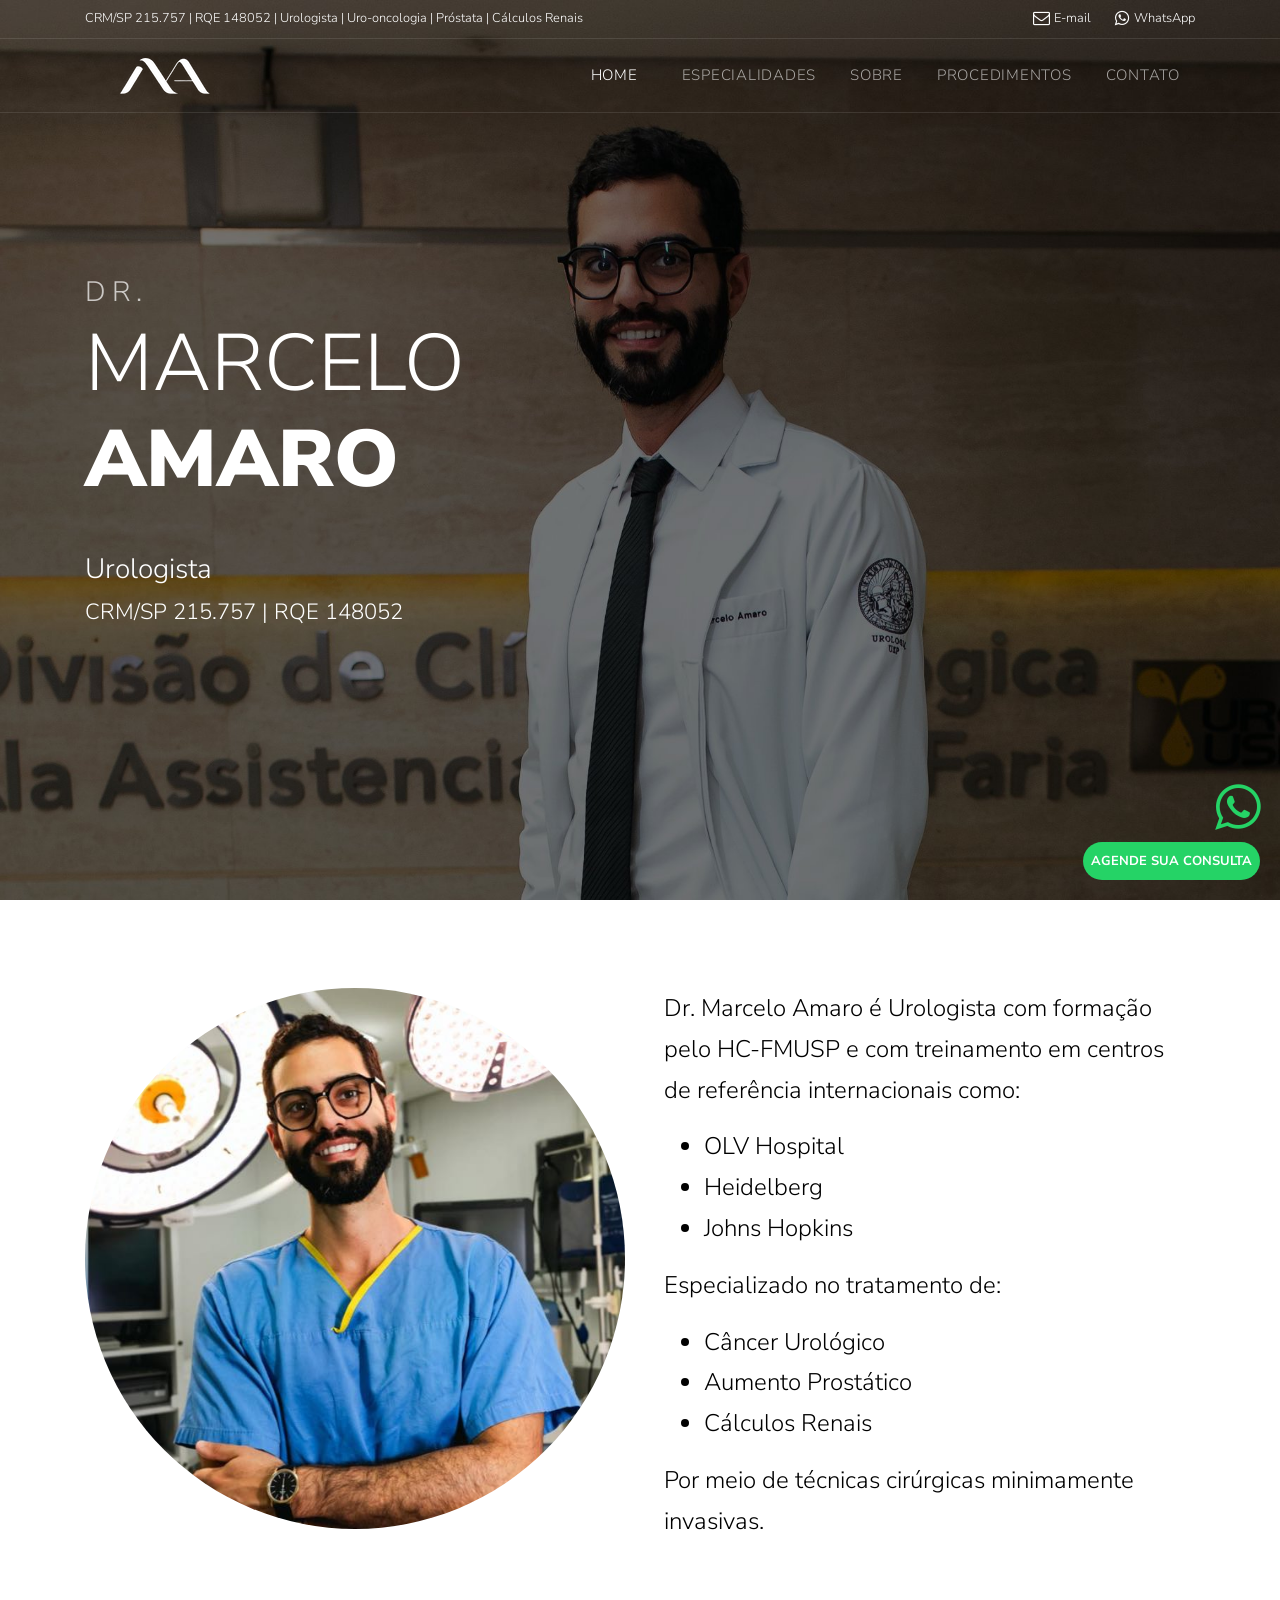
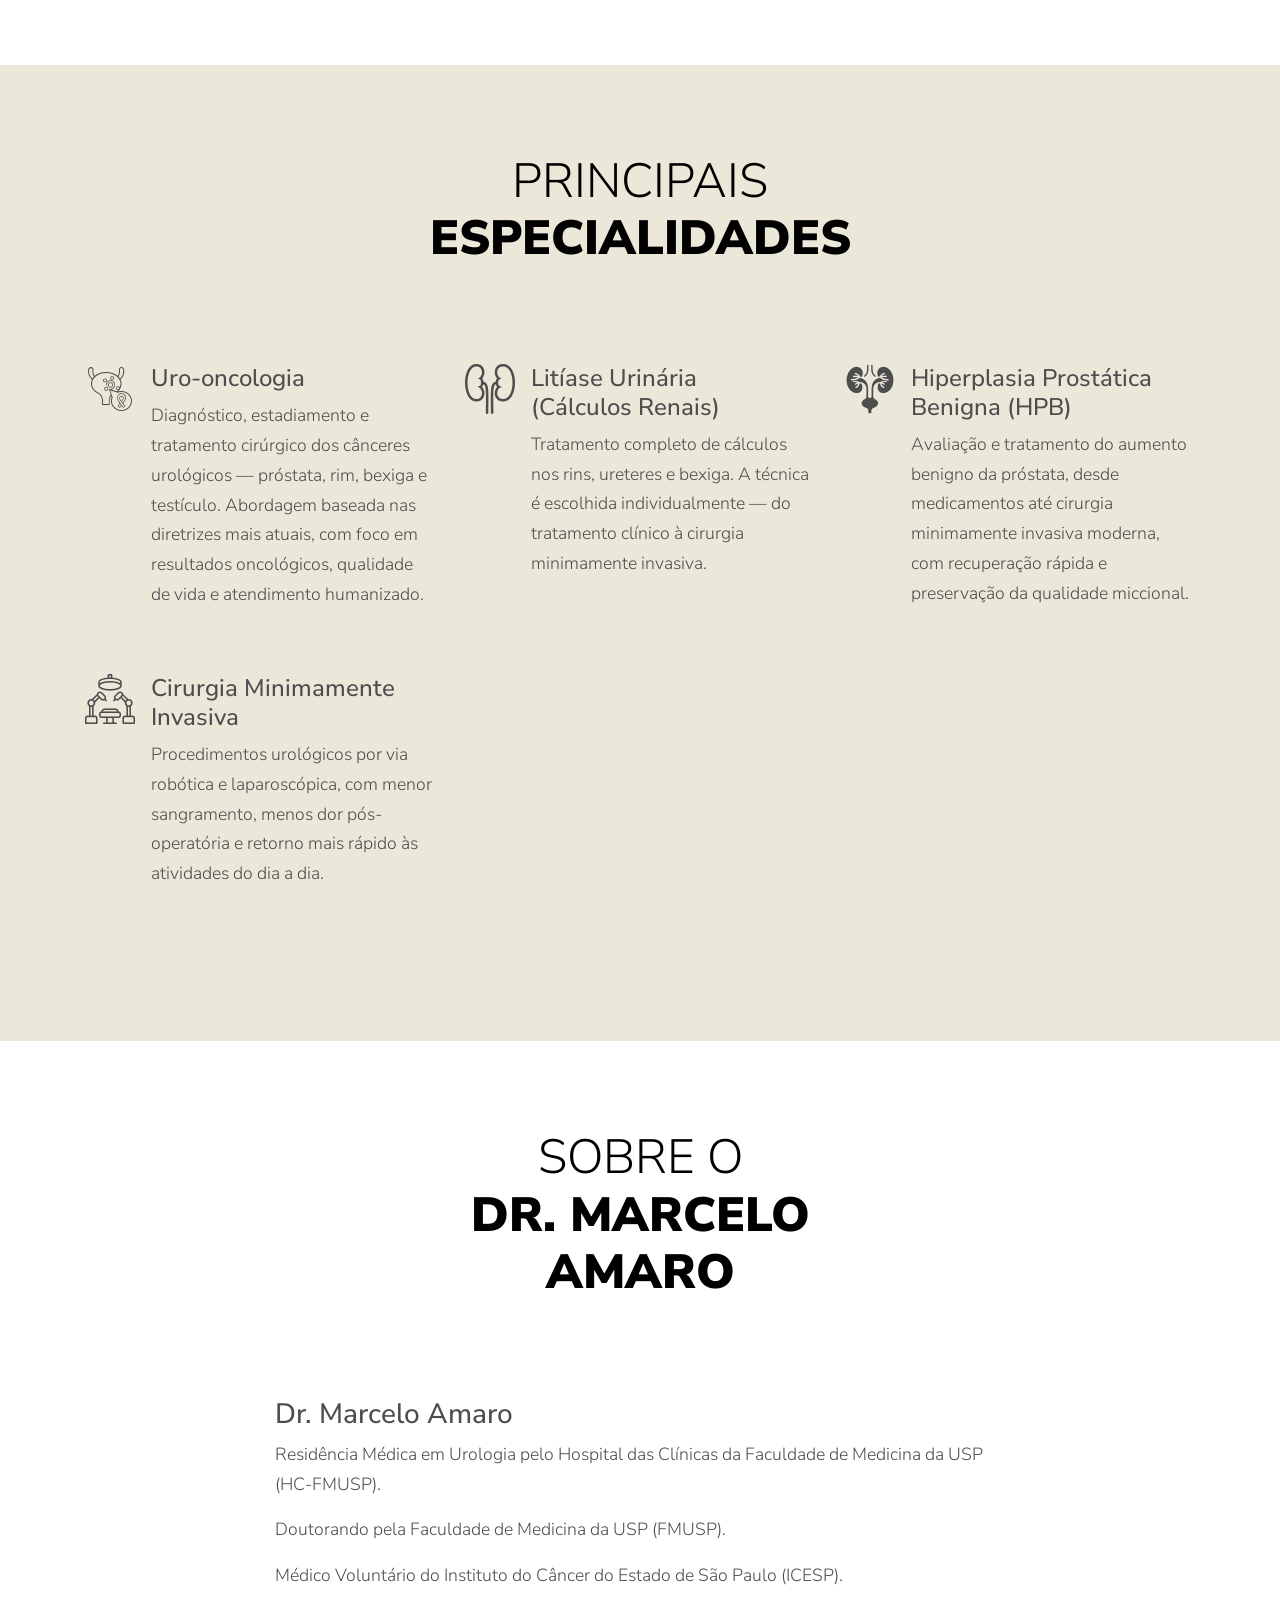
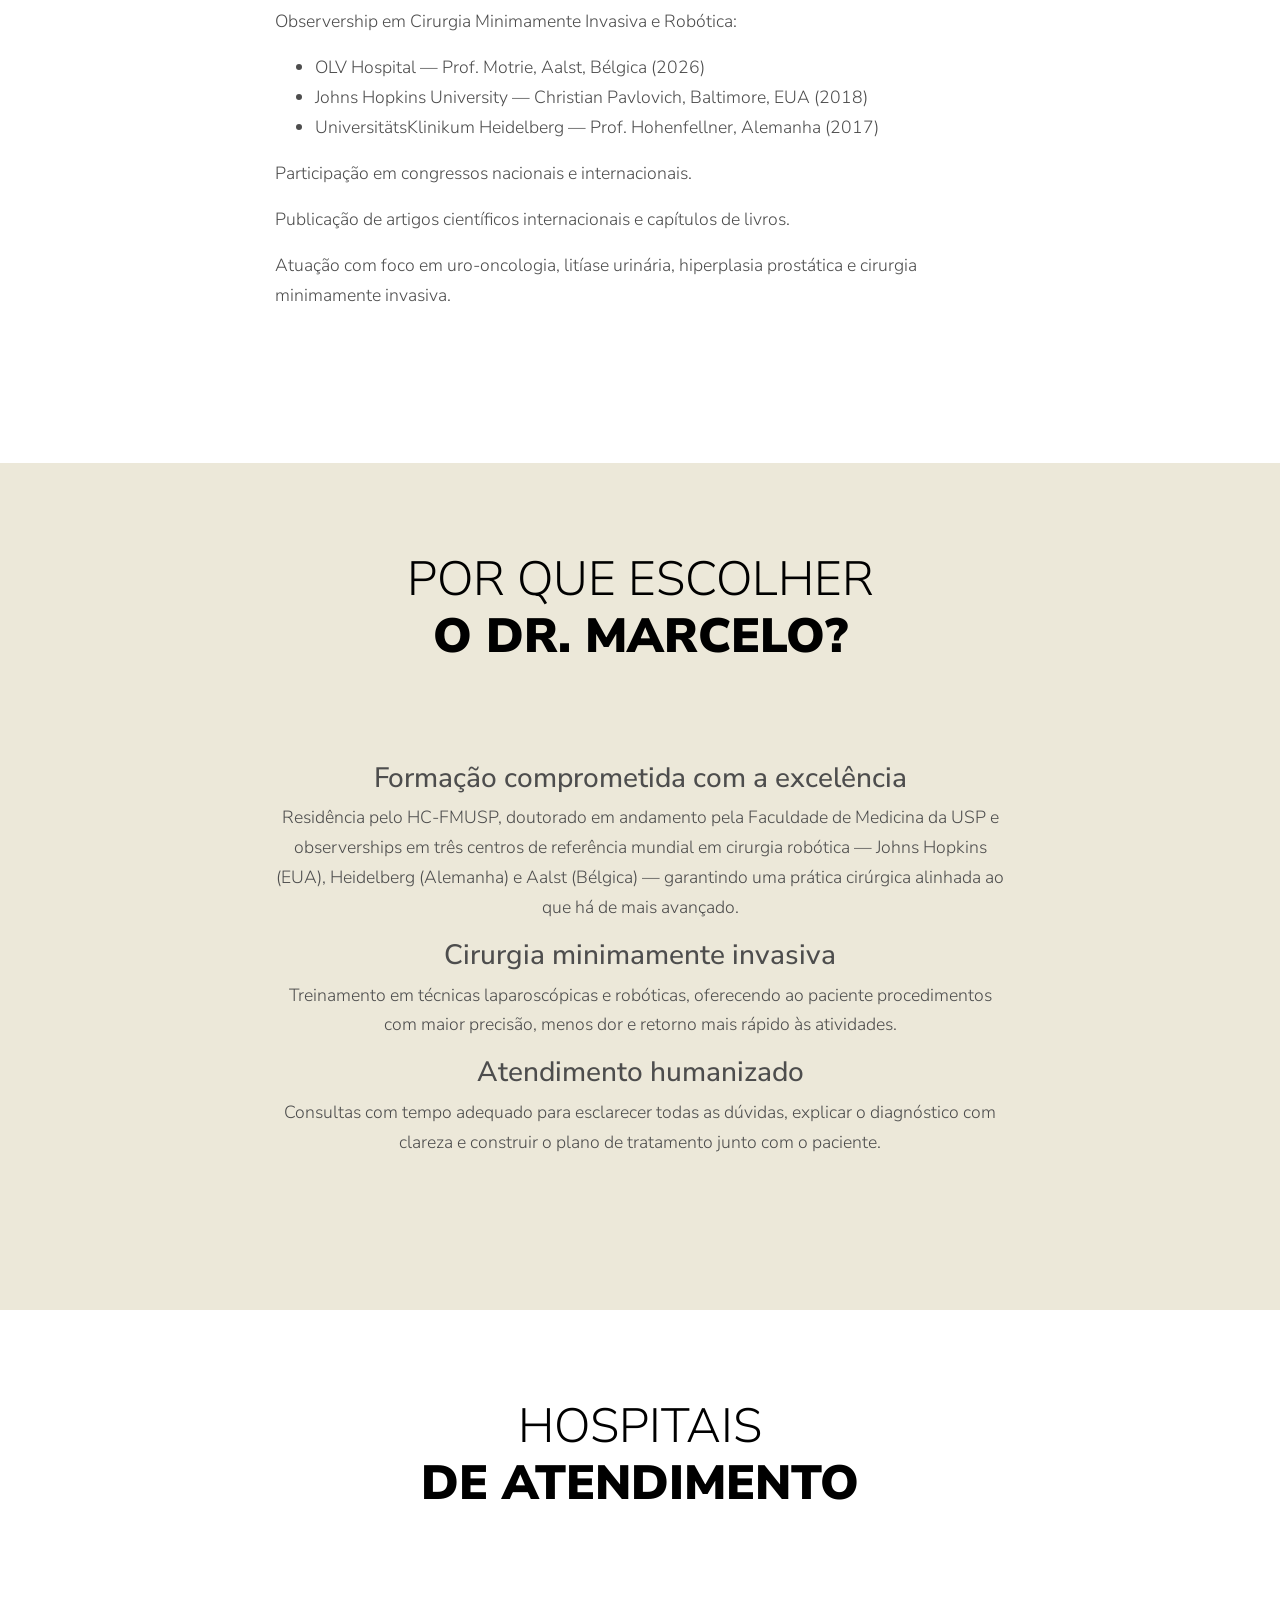
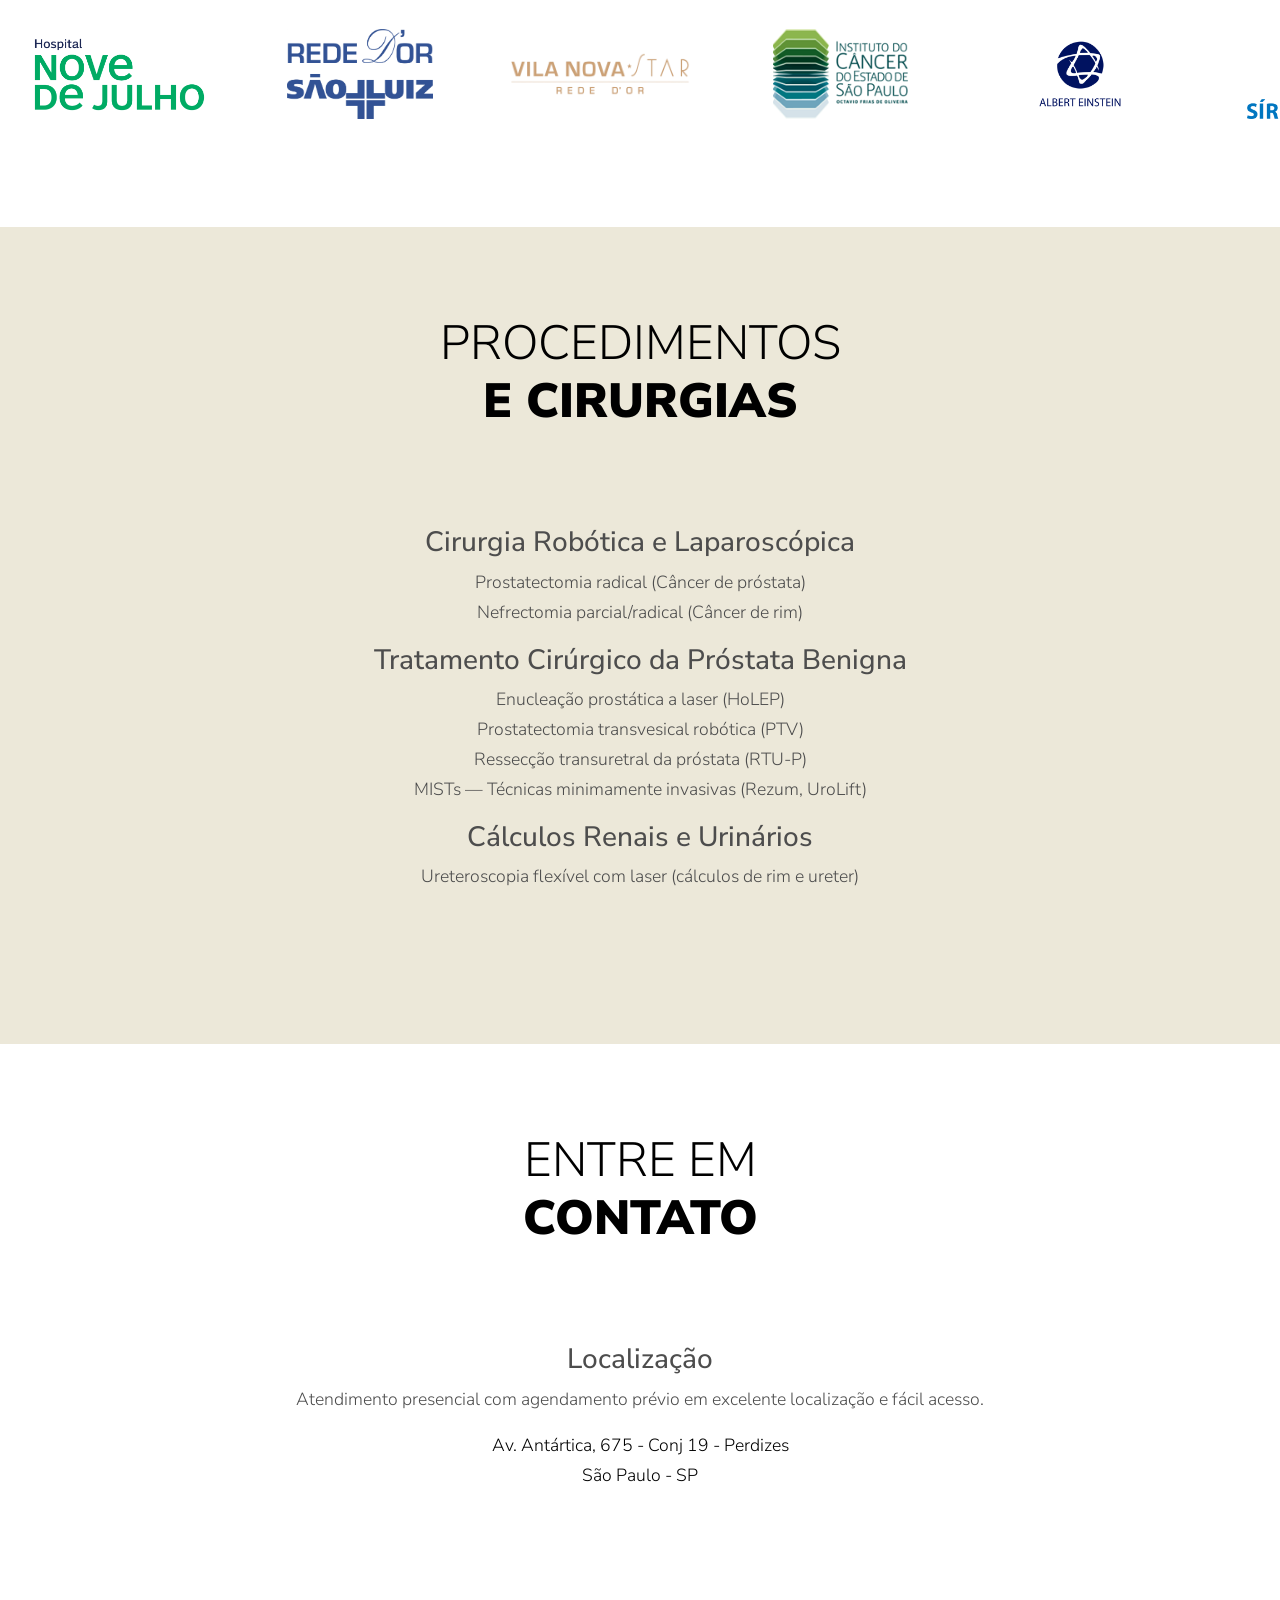
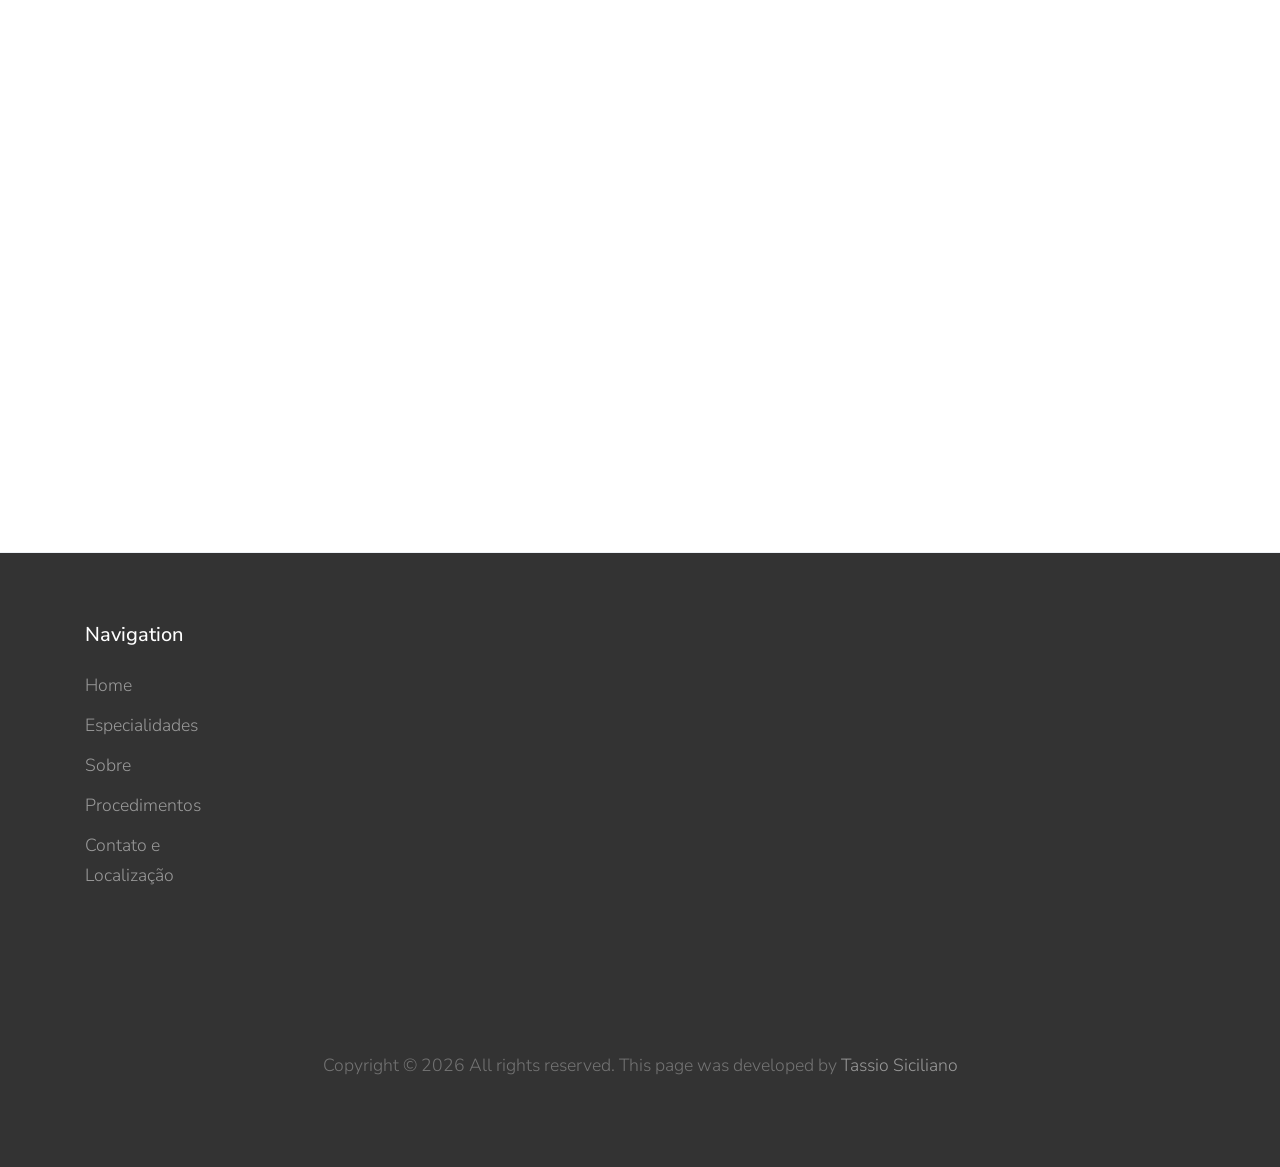
==== index.html @ c3c23186 "Hero sub-texts size adjustments." ====
<!DOCTYPE html>
<html lang="pt-BR">

<head>
  <meta charset="utf-8">
  <meta name="viewport" content="width=device-width, initial-scale=1, shrink-to-fit=no">

  <link rel="stylesheet" href="https://fonts.googleapis.com/css?family=Nunito+Sans:200,300,400,700,900">
  <link rel="stylesheet" href="fonts/icomoon/style.css">
  <link rel="stylesheet" href="css/bootstrap.min.css">
  <link rel="stylesheet" href="css/magnific-popup.css">
  <link rel="stylesheet" href="css/jquery-ui.css">
  <link rel="stylesheet" href="css/owl.carousel.min.css">
  <link rel="stylesheet" href="css/owl.theme.default.min.css">
  <link rel="stylesheet" href="css/bootstrap-datepicker.css">
  <link rel="stylesheet" href="fonts/flaticon/font/flaticon.css">
  <link rel="stylesheet" href="https://cdnjs.cloudflare.com/ajax/libs/font-awesome/4.7.0/css/font-awesome.min.css">
  <link rel="stylesheet" href="css/aos.css">
  <link rel="stylesheet" href="css/style.css">
  <link rel="stylesheet" href="css/fontawesome.min.css">

  <title>Dr. Marcelo Amaro &mdash; Urologista</title>
</head>

<body>

  <div class="site-wrap">

    <!-- Mobile Menu -->
    <div class="site-mobile-menu">
      <div class="site-mobile-menu-header">
        <div class="site-mobile-menu-close mt-3">
          <span class="icon-close2 js-menu-toggle"></span>
        </div>
      </div>

      <div class="site-mobile-menu-body"></div>
    </div>
    <!-- End Mobile Menu -->


    <!-- Navbar -->
    <div class="site-navbar-wrap">

      <div class="site-navbar-top">
        <div class="container py-2">
          <div class="row align-items-center">

            <div class="col-6">
              <span class="d-none d-md-inline-block text-white">
                CRM/SP 215.757 |
              </span>

              <span class="d-none d-md-inline-block text-white">
                RQE 148052 |
              </span>

              <span class="d-none d-md-inline-block text-white">
                Urologista |
              </span>

              <span class="d-none d-md-inline-block text-white">
                Uro-oncologia |
              </span>

              <span class="d-none d-md-inline-block text-white">
                Próstata |
              </span>

              <span class="d-none d-md-inline-block text-white">
                Cálculos Renais
              </span>
            </div>

            <div class="col-6">
              <div class="d-flex ml-auto">

                <a href="mailto:marcelo_amaro5@hotmail.com" class="d-flex align-items-center ml-auto mr-4">
                  <i class="fa fa-envelope-o fa-lg" aria-hidden="true"></i>

                  <span class="d-none d-md-inline-block ml-1">
                    E-mail
                  </span>
                </a>

                <a href="https://api.whatsapp.com/send?phone=+5511915675153&amp;text=Olá+Dr.+Marcelo+gostaria+de+agendar+uma+consulta."
                  target="_blank" class="d-flex align-items-center">

                  <i class="fa fa-whatsapp fa-lg" aria-hidden="true"></i>

                  <span class="d-none d-md-inline-block ml-1">
                    WhatsApp
                  </span>
                </a>

              </div>
            </div>

          </div>
        </div>
      </div>


      <div class="site-navbar">
        <div class="container py-1">

          <div class="row align-items-center">

            <div class="col-2">
              <div class="mb-0 site-logo text-center">
        <img src="images/logo-small.png" alt="Logo Dr. Marcelo Amaro">
        <!-- <div class="logo-name">Dr. Marcelo Amaro</div> -->
        <!-- <div class="logo-specialty">Urologia</div> -->
    </div>
            </div>

            <div class="col-10">
              <nav class="site-navigation text-right" role="navigation">

                <div class="container">

                  <div class="d-inline-block d-lg-none ml-md-0 mr-auto py-3">
                    <a href="#" class="site-menu-toggle js-menu-toggle text-white">
                      <span class="icon-menu h3"></span>
                    </a>
                  </div>

                  <ul class="site-menu js-clone-nav d-none d-lg-block">

                    <li class="has-children active">
                      <a href="index.html">Home</a>
                    </li>

                    <li>
                      <a href="#services">Especialidades</a>
                    </li>

                    <li>
                      <a href="#about">Sobre</a>
                    </li>

                    <li>
                      <a href="#procedures">Procedimentos</a>
                    </li>

                    <li>
                      <a href="#contact">Contato</a>
                    </li>

                  </ul>

                </div>

              </nav>
            </div>

          </div>

        </div>
      </div>

    </div>
    <!-- End Navbar -->


    <!-- Hero -->
    <div class="site-blocks-cover" style="background-image: url(images/marcelo_6.jpg);" data-aos="fade"
      data-stellar-background-ratio="0.5">

      <div class="container">

        <div class="row align-items-center">

          <div class="col-md-7">

            <span class="sub-text">Dr.</span>

            <h1>
              Marcelo <strong>Amaro</strong>
            </h1>
            <br><span class="sub-text-hero">Urologista</span>
            <br><span class="sub-text-hero-crm">CRM/SP 215.757 | RQE 148052</span>

          </div>

        </div>

      </div>

    </div>
    <!-- End Hero -->


    <!-- Sobre / Formação -->
    <!-- <div class="site-section site-block-3" style="background-image: url(images/davinci2-bg.png);"> -->
      <div class="site-section site-block-3">
      <div class="container">

        <div class="row">

          <div class="col-lg-6 mb-5">
            <img src="images/marcelo_1.jpg" alt="Dr. Marcelo Amaro" class="img-fluid img-professional">
          </div>

          <div class="col-lg-6 mb-6 pl-lg-4 site-blocks-section">

            <p>
              Dr. Marcelo Amaro é Urologista com formação pelo HC-FMUSP
              e com treinamento em centros de referência internacionais como:
            </p>

            <ul>
              <li>
                <a href="https://www.azorg.be/nl" target="_blank" class="hosp-link">
                  OLV Hospital
                </a>
              </li>

              <li>
                <a href="https://www.uni-heidelberg.de/en" target="_blank" class="hosp-link">
                  Heidelberg
                </a>
              </li>

              <li>
                <a href="https://www.hopkinsmedicine.org" target="_blank" class="hosp-link">
                  Johns Hopkins
                </a>
              </li>
            </ul>

            <p>
              Especializado no tratamento de:
            </p>

            <ul>
              <li>Câncer Urológico</li>
              <li>Aumento Prostático</li>
              <li>Cálculos Renais</li>
            </ul>

            <p>
              Por meio de técnicas cirúrgicas minimamente invasivas.
            </p>

          </div>

        </div>

      </div>

    </div>
    <!-- End Sobre / Formação -->


    <!-- Especialidades -->
    <div class="site-section bg-light" id="services">

      <div class="container">

        <div class="row mb-5 justify-content-center">

          <div class="col-md-6 text-center">
            <h2 class="site-heading text-black mb-5">
              Principais <strong>Especialidades</strong>
            </h2>
          </div>

        </div>


        <div class="row">

          <div class="col-md-6 col-lg-4">

            <div class="site-block-feature-2 d-flex rounded mb-5">

              <div class="mr-3">
                <span class="icon icon-bladder-cancer font-weight-light"></span>
              </div>

              <div class="text">

                <h3>Uro-oncologia</h3>

                <p>
                  Diagnóstico, estadiamento e tratamento cirúrgico dos
                  cânceres urológicos — próstata, rim, bexiga e testículo.
                  Abordagem baseada nas diretrizes mais atuais, com foco
                  em resultados oncológicos, qualidade de vida e atendimento
                  humanizado.
                </p>

              </div>

            </div>

          </div>


          <div class="col-md-6 col-lg-4">

            <div class="site-block-feature-2 d-flex rounded mb-5">

              <div class="mr-3">
                <span class="icon icon-kidney font-weight-light"></span>
              </div>

              <div class="text">

                <h3>Litíase Urinária <br>(Cálculos Renais)</h3>

                <p>
                  Tratamento completo de cálculos nos rins, ureteres e bexiga.
                  A técnica é escolhida individualmente — do tratamento clínico
                  à cirurgia minimamente invasiva.
                </p>

              </div>

            </div>

          </div>


          <div class="col-md-6 col-lg-4">

            <div class="site-block-feature-2 d-flex rounded mb-5">

              <div class="mr-3">
                <span class="icon icon-urology font-weight-light"></span>
              </div>

              <div class="text">

                <h3>Hiperplasia Prostática Benigna (HPB)</h3>

                <p>
                  Avaliação e tratamento do aumento benigno da próstata,
                  desde medicamentos até cirurgia minimamente invasiva moderna,
                  com recuperação rápida e preservação da qualidade miccional.
                </p>

              </div>

            </div>

          </div>


          <div class="col-md-6 col-lg-4">

            <div class="site-block-feature-2 d-flex rounded mb-5">

              <div class="mr-3">
                <span class="icon icon-robotic-surgery font-weight-light"></span>
              </div>

              <div class="text">

                <h3>Cirurgia Minimamente Invasiva</h3>

                <p>
                  Procedimentos urológicos por via robótica e laparoscópica,
                  com menor sangramento, menos dor pós-operatória e retorno
                  mais rápido às atividades do dia a dia.
                </p>

              </div>

            </div>

          </div>

        </div>

      </div>

    </div>
    <!-- End Especialidades -->


    <!-- Sobre -->
    <div class="site-section" id="about">

      <div class="container">

        <div class="row mb-5 justify-content-center">

          <div class="col-md-6 text-center">

            <h2 class="site-heading text-black mb-5">
              Sobre o<br>
              <strong>Dr. Marcelo Amaro</strong>
            </h2>

          </div>

        </div>


        <div class="row mb-5 justify-content-center">

          <div class="col-md-8">

            <h3>Dr. Marcelo Amaro</h3>

            <p>
              Residência Médica em Urologia pelo Hospital das Clínicas
              da Faculdade de Medicina da USP (HC-FMUSP).
            </p>

            <p>
              Doutorando pela Faculdade de Medicina da USP (FMUSP).
            </p>

            <p>
              Médico Voluntário do Instituto do Câncer do Estado de São Paulo
              (ICESP).
            </p>

            <p>
              Observership em Cirurgia Minimamente Invasiva e Robótica:
            </p>

            <ul>
              <li>
                OLV Hospital — Prof. Motrie, Aalst, Bélgica (2026)
              </li>

              <li>
                Johns Hopkins University — Christian Pavlovich,
                Baltimore, EUA (2018)
              </li>

              <li>
                UniversitätsKlinikum Heidelberg —
                Prof. Hohenfellner, Alemanha (2017)
              </li>
            </ul>

            <p>
              Participação em congressos nacionais e internacionais.
            </p>

            <p>
              Publicação de artigos científicos internacionais e capítulos de livros.
            </p>

            <p>
              Atuação com foco em uro-oncologia, litíase urinária,
              hiperplasia prostática e cirurgia minimamente invasiva.
            </p>

          </div>

        </div>

      </div>

    </div>
    <!-- End Sobre -->


    <!-- Por que escolher -->
    <div class="site-section bg-light">

      <div class="container">

        <div class="row mb-5 justify-content-center">

          <div class="col-md-6 text-center">

            <h2 class="site-heading text-black mb-5">
              Por que escolher<br>
              <strong>o Dr. Marcelo?</strong>
            </h2>

          </div>

        </div>


        <div class="row mb-5 justify-content-center">

          <div class="col-md-8 text-center">

            <h3>Formação comprometida com a excelência</h3>

            <p>
              Residência pelo HC-FMUSP, doutorado em andamento pela Faculdade
              de Medicina da USP e observerships em três centros de referência
              mundial em cirurgia robótica — Johns Hopkins (EUA), Heidelberg
              (Alemanha) e Aalst (Bélgica) — garantindo uma prática cirúrgica
              alinhada ao que há de mais avançado.
            </p>

            <h3>Cirurgia minimamente invasiva</h3>

            <p>
              Treinamento em técnicas laparoscópicas e robóticas, oferecendo
              ao paciente procedimentos com maior precisão, menos dor e retorno
              mais rápido às atividades.
            </p>

            <h3>Atendimento humanizado</h3>

            <p>
              Consultas com tempo adequado para esclarecer todas as dúvidas,
              explicar o diagnóstico com clareza e construir o plano de tratamento
              junto com o paciente.
            </p>

          </div>

        </div>

      </div>

    </div>
    <!-- End Por que escolher -->
   
<!-- Hospitais -->
<section class="site-section" id="hospitals">

  <div class="container">

    <div class="row mb-5 justify-content-center">
      <div class="col-md-6 text-center">

        <h2 class="site-heading text-black mb-5">
          Hospitais<br>
          <strong>de atendimento</strong>
        </h2>

      </div>
    </div>

  </div>

  <!-- INFINITE HOSPITAL SCROLL -->
  <div class="hospital-marquee">

    <div class="hospital-track">

      <!-- FIRST SET -->
      <div class="hospital-item">
        <img src="images/hospitals/hospital00.png" alt="Hospital 1">
      </div>

      <div class="hospital-item">
        <img src="images/hospitals/hospital01.png" alt="Hospital 2">
      </div>

      <div class="hospital-item">
        <img src="images/hospitals/hospital02.png" alt="Hospital 3">
      </div>

      <div class="hospital-item">
        <img src="images/hospitals/hospital03.png" alt="Hospital 4">
      </div>

      <div class="hospital-item">
        <img src="images/hospitals/hospital04.png" alt="Hospital 5">
      </div>

      <div class="hospital-item">
        <img src="images/hospitals/hospital05.png" alt="Hospital 6">
      </div>

      <!-- DUPLICATED SET - FOR SEAMLESS LOOP -->
      <div class="hospital-item">
        <img src="images/hospitals/hospital00.png" alt="">
      </div>

      <div class="hospital-item">
        <img src="images/hospitals/hospital01.png" alt="">
      </div>

      <div class="hospital-item">
        <img src="images/hospitals/hospital02.png" alt="">
      </div>

      <div class="hospital-item">
        <img src="images/hospitals/hospital03.png" alt="">
      </div>

      <div class="hospital-item">
        <img src="images/hospitals/hospital04.png" alt="">
      </div>

      <div class="hospital-item">
        <img src="images/hospitals/hospital05.png" alt="">
      </div>

    </div>

  </div>
  <!-- END INFINITE HOSPITAL SCROLL -->

</section>
<!-- End Hospitais -->

    <!-- Procedimentos e Cirurgias -->
    <div class="site-section bg-light" id="procedures">

      <div class="container">

        <div class="row mb-5 justify-content-center">

          <div class="col-md-6 text-center">

            <h2 class="site-heading text-black mb-5">
              Procedimentos<br>
              <strong>e Cirurgias</strong>
            </h2>

          </div>

        </div>


        <div class="row mb-5 justify-content-center">

          <div class="col-md-8 text-center">

            <h3>Cirurgia Robótica e Laparoscópica</h3>

            <p>
              Prostatectomia radical (Câncer de próstata)<br>
              Nefrectomia parcial/radical (Câncer de rim)
            </p>


            <h3>Tratamento Cirúrgico da Próstata Benigna</h3>

            <p>
              Enucleação prostática a laser (HoLEP)<br>
              Prostatectomia transvesical robótica (PTV)<br>
              Ressecção transuretral da próstata (RTU-P)<br>
              MISTs — Técnicas minimamente invasivas
              (Rezum, UroLift)
            </p>


            <h3>Cálculos Renais e Urinários</h3>

            <p>
              Ureteroscopia flexível com laser
              (cálculos de rim e ureter)
            </p>

          </div>

        </div>

      </div>

    </div>
    <!-- End Procedimentos -->

     <!-- Contato -->
    <div class="site-section" id="contact">

      <div class="container">

        <div class="row mb-5 justify-content-center">

          <div class="col-md-6 text-center">
            <h2 class="site-heading text-black mb-5">
              Entre em<br>
              <strong>Contato</strong>
            </h2>
          </div>
        </div>

       <div class="row mb-5 justify-content-center location-section">
  <div class="col-12 col-md-10 col-lg-9 text-center">

    <h3>Localização</h3>

    <p>
      Atendimento presencial com agendamento prévio em excelente
      localização e fácil acesso.
    </p>

    <p>
      <a href="https://maps.app.goo.gl/o22QbBhJ11ULvVzv5"
         target="_blank"
         rel="noopener noreferrer"
         class="map-link">
        Av. Antártica, 675 - Conj 19 - Perdizes
        <br>São Paulo - SP
      </a>
    </p>

    <div class="map-container">
      <iframe
        class="map"
        src="https://www.google.com/maps/embed?pb=!1m18!1m12!1m3!1d3658.077027857504!2d-46.6768085!3d-23.5297318!2m3!1f0!2f0!3f0!3m2!1i1024!2i768!4f13.1!3m3!1m2!1s0x94ce57fb8bf390cb%3A0x257fc0f33047c5de!2sAv.%20Ant%C3%A1rtica%2C%20675%20-%20Conj%2019%20-%20Perdizes%2C%20S%C3%A3o%20Paulo%20-%20SP%2C%2005003-020!5e0!3m2!1spt-BR!2sbr!4v1793537277844!5m2!1spt-BR!2sbr"
        loading="lazy"
        allowfullscreen
        referrerpolicy="strict-origin-when-cross-origin">
      </iframe>
    </div>

  </div>
</div>
      </div>

    </div>
    <!-- End Contato -->


    <!-- Footer -->
    <footer class="site-footer border-top">

      <div class="container">

        <div class="row">

          <div class="col-lg-4 mb-5 mb-lg-0">

            <div class="row mb-5">

              <div class="col-md-12">

                <h3 class="footer-heading mb-4">
                  Navigation
                </h3>

              </div>


              <div class="col-md-6 col-lg-6">

                <ul class="list-unstyled">

                  <li>
                    <a href="#">Home</a>
                  </li>

                  <li>
                    <a href="#services">Especialidades</a>
                  </li>

                  <li>
                    <a href="#about">Sobre</a>
                  </li>

                  <li>
                    <a href="#procedures">Procedimentos</a>
                  </li>

                  <li>
                    <a href="#contact">Contato e Localização</a>
                  </li>

                </ul>
              </div>

            </div>

          </div>

        </div>

        <div class="row pt-5 mt-5 text-center">

          <div class="col-md-12">

            <p>
              Copyright &copy;
              <script>
                document.write(new Date().getFullYear());
              </script>
              All rights reserved.

              This page was developed by
              <a href="#" target="_blank">
                Tassio Siciliano
              </a>
            </p>

          </div>

        </div>

      </div>


      <!-- WhatsApp Button -->
      <link rel="stylesheet" href="https://maxcdn.bootstrapcdn.com/font-awesome/4.5.0/css/font-awesome.min.css">

      <a href="https://api.whatsapp.com/send?phone=+5511915675153&amp;text=Olá+Dr.+Marcelo+gostaria+de+agendar+uma+consulta."
        target="_blank" class="whatsapp-float">
        <i class="fa fa-whatsapp btn-whatsapp whatsapp-float fa-3x"></i>
        <text class="whatsapp-text text-center">Agende sua consulta</text>
      </a>

    </footer>
    <!-- End Footer -->

  </div>


  <!-- Scripts -->
  <script src="js/jquery-3.3.1.min.js"></script>
  <script src="js/jquery-migrate-3.0.1.min.js"></script>
  <script src="js/jquery-ui.js"></script>
  <script src="js/popper.min.js"></script>
  <script src="js/bootstrap.min.js"></script>
  <script src="js/owl.carousel.min.js"></script>
  <script src="js/jquery.stellar.min.js"></script>
  <script src="js/jquery.countdown.min.js"></script>
  <script src="js/jquery.magnific-popup.min.js"></script>
  <script src="js/bootstrap-datepicker.min.js"></script>
  <script src="js/aos.js"></script>
  <script src="js/main.js"></script>

</body>

</html>
---- fonts/icomoon/style.css ----
@font-face {
  font-family: 'icomoon';
  src:  url('fonts/icomoon.eot?ds7wfz');
  src:  url('fonts/icomoon.eot?ds7wfz#iefix') format('embedded-opentype'),
    url('fonts/icomoon.ttf?ds7wfz') format('truetype'),
    url('fonts/icomoon.woff?ds7wfz') format('woff'),
    url('fonts/icomoon.svg?ds7wfz#icomoon') format('svg');
  font-weight: normal;
  font-style: normal;
  font-display: block;
}

[class^="icon-"], [class*=" icon-"] {
  /* use !important to prevent issues with browser extensions that change fonts */
  font-family: 'icomoon' !important;
  speak: never;
  font-style: normal;
  font-weight: normal;
  font-variant: normal;
  text-transform: none;
  line-height: 1;

  /* Better Font Rendering =========== */
  -webkit-font-smoothing: antialiased;
  -moz-osx-font-smoothing: grayscale;
}

.icon-penis:before {
  content: "\e903";
}
.icon-medical-team:before {
  content: "\e904";
}
.icon-urology-exams:before {
  content: "\e905";
}
.icon-urology-clipboard:before {
  content: "\e906";
}
.icon-robotic-surgery:before {
  content: "\e907";
}
.icon-urology-care:before {
  content: "\e908";
}
.icon-bladder-cancer:before {
  content: "\e900";
}
.icon-kidney:before {
  content: "\e901";
}
.icon-urology:before {
  content: "\e902";
}
---- fonts/flaticon/font/flaticon.css ----
/*
  	Flaticon icon font: Flaticon
  	Creation date: 14/09/2018 07:17
  	*/

@font-face {
  font-family: "Flaticon";
  src: url("./Flaticon.eot");
  src: url("./Flaticon.eot?#iefix") format("embedded-opentype"),
       url("./Flaticon.woff") format("woff"),
       url("./Flaticon.ttf") format("truetype"),
       url("./Flaticon.svg#Flaticon") format("svg");
  font-weight: normal;
  font-style: normal;

  line-height: 1;

  

}

@media screen and (-webkit-min-device-pixel-ratio:0) {
  @font-face {
    font-family: "Flaticon";
    src: url("./Flaticon.svg#Flaticon") format("svg");
  }
}

[class^="flaticon-"]:before, [class*=" flaticon-"]:before,
[class^="flaticon-"]:after, [class*=" flaticon-"]:after {   
  font-family: Flaticon;
  font-style: normal;
  margin-left: 0px;
  /* Better Font Rendering =========== */
  -webkit-font-smoothing: antialiased;
  -moz-osx-font-smoothing: grayscale;
}

.flaticon-tooth:before { content: "\f100"; }
.flaticon-dentist-tools:before { content: "\f101"; }
x { content: "\f102"; }
.flaticon-dentist-chair:before { content: "\f103"; }
.flaticon-stethoscope:before { content: "\f104"; }
.flaticon-tooth-pliers:before { content: "\f105"; }
.flaticon-first-aid-kit:before { content: "\f106"; }
.flaticon-brackets:before { content: "\f107"; }
---- css/style.css ----
/* Base */
body {
  line-height: 1.7;
  color: #4d4d4d;
  font-weight: 300;
  font-size: 1.1rem;
  font-family: "Nunito Sans", -apple-system, BlinkMacSystemFont, "Segoe UI", Roboto, "Helvetica Neue", Arial, sans-serif, "Apple Color Emoji", "Segoe UI Emoji", "Segoe UI Symbol", "Noto Color Emoji";
}

::-moz-selection {
  background: #000;
  color: #fff;
}

::selection {
  background: #000;
  color: #fff;
}

a {
  -webkit-transition: .3s all ease;
  -o-transition: .3s all ease;
  transition: .3s all ease;
  color: #000000;
}

a:hover {
  color: #fff;
  text-decoration: none;
}

.text-black {
  color: #000 !important;
}

.text-white {
  color: #fff !important;
}

.bg-black {
  background: #000 !important;
}

.site-wrap:before {
  -webkit-transition: .3s all ease-in-out;
  -o-transition: .3s all ease-in-out;
  transition: .3s all ease-in-out;
  background: rgba(0, 0, 0, 0.6);
  content: "";
  position: absolute;
  z-index: 2000;
  top: 0;
  left: 0;
  right: 0;
  bottom: 0;
  opacity: 0;
  visibility: hidden;
}

.offcanvas-menu .site-wrap {
  position: absolute;
  height: 100%;
  width: 100%;
  z-index: 2;
  overflow: hidden;
}

.offcanvas-menu .site-wrap:before {
  opacity: 1;
  visibility: visible;
}

.btn {
  text-transform: uppercase;
  position: relative;
  -webkit-transition: 0.2s all ease-in-out !important;
  -o-transition: 0.2s all ease-in-out !important;
  transition: 0.2s all ease-in-out !important;
  top: 0;
  letter-spacing: .05em;
  padding: 10px 20px;
}

.btn:hover,
.btn:active,
.btn:focus {
  outline: none;
  -webkit-box-shadow: none !important;
  box-shadow: none !important;
}

.btn.btn-secondary {
  background-color: #e6e7e9;
  border-color: #e6e7e9;
  color: #000;
}

.btn.btn-sm {
  font-size: 0.9rem;
}

.btn.btn-primary {
  font-weight: 300;
  letter-spacing: .2em;
}

.btn:hover {
  -webkit-box-shadow: 0 5px 20px -7px rgba(0, 0, 0, 0.9) !important;
  box-shadow: 0 5px 20px -7px rgba(0, 0, 0, 0.9) !important;
  top: -2px;
}

.bg-black {
  background: #000;
}

.form-control {
  height: 47px;
}

.form-control:active,
.form-control:focus {
  border-color: #f23a2e;
}

.form-control:hover,
.form-control:active,
.form-control:focus {
  -webkit-box-shadow: none !important;
  box-shadow: none !important;
}

.site-section {
  padding: 2.5em 0;
}

@media (min-width: 768px) {
  .site-section {
    padding: 5em 0;
  }
}

.site-section.site-section-sm {
  padding: 4em 0;
}

.site-section-heading {
  font-size: 30px;
  color: #25262a;
  position: relative;
}

.site-section-heading:before {
  content: "";
  left: 0%;
  top: 0;
  position: absolute;
  width: 40px;
  height: 2px;
  background: #acaead;
}

.site-section-heading.text-center:before {
  content: "";
  left: 50%;
  top: 0;
  -webkit-transform: translateX(-50%);
  -ms-transform: translateX(-50%);
  transform: translateX(-50%);
  position: absolute;
  width: 40px;
  height: 2px;
  background: #acaead;
}

.border-top {
  border-top: 1px solid #edf0f5 !important;
}

.site-footer {
  padding: 4em 0;
  background: #333333;
}

.site-footer p {
  color: #737373;
}

.site-footer h2,
.site-footer h3,
.site-footer h4,
.site-footer h5 {
  color: #fff;
}

.site-footer a {
  color: #999999;
}

.site-footer a:hover {
  color: white;
}

.site-footer ul li {
  margin-bottom: 10px;
}

.site-footer .footer-heading {
  font-size: 20px;
  color: #fff;
}

.bg-text-line {
  display: inline;
  background: #000;
  -webkit-box-shadow: 20px 0 0 #000, -20px 0 0 #000;
  box-shadow: 20px 0 0 #000, -20px 0 0 #000;
}

.bg-image {
  background-size: cover;
  background-repeat: no-rpeeat;
  overflow: hidden;
}

.bg-image.center {
  background-position: top center;
}

.bg-image.fixed {
  background-position: fixed !important;
}

.bg-image.overlay,
.bg-image.overlay-primary,
.bg-image.overlay-info,
.bg-image.overlay-success,
.bg-image.overlay-warning {
  position: relative;
}

.bg-image.overlay:before,
.bg-image.overlay-primary:before,
.bg-image.overlay-info:before,
.bg-image.overlay-success:before,
.bg-image.overlay-warning:before {
  content: "";
  position: absolute;
  top: 0;
  bottom: 0;
  right: 0;
  left: 0;
}

.bg-image.overlay:before {
  background: rgba(0, 0, 0, 0.4);
}

.bg-image.overlay-primary:before {
  background: rgba(242, 58, 46, 0.9);
}

.bg-image.overlay-info:before {
  background: rgba(23, 162, 184, 0.9);
}

.bg-image.overlay-success:before {
  background: rgba(40, 167, 69, 0.9);
}

.bg-image.overlay-success:before {
  background: rgba(238, 198, 10, 0.9);
}

/* Navbar */
.site-navbar-wrap {
  position: absolute;
  z-index: 99;
  width: 100%;
  left: 0;
}

.site-navbar-wrap a {
  color: #fff;
}

.site-navbar-wrap .site-navbar-top {
  font-size: 0.8rem;
}

.site-navbar-top,
.site-navbar {
  border-bottom: 1px solid rgba(255, 255, 255, 0.1);
}

.site-navbar {
  margin-bottom: 0px;
  width: 100%;
  border-bottom: 1px solid rgba(255, 255, 255, 0.1);
}

.site-navbar, .site-logo {
    text-align: center;
}

.logo-name {
    font-weight: 600;
    white-space: nowrap;
    color: #fff;
}

.logo-specialty {
    font-size: 14px;
    text-align: center;
    margin-top: 2px;
    color: #fff;
}

.site-navbar .site-navigation .site-menu {
  margin-bottom: 0;
}

.site-navbar .site-navigation .site-menu .active>a {
  color: #fff;
}

.site-navbar .site-navigation .site-menu a {
  text-decoration: none !important;
  font-size: 15px;
  display: inline-block;
}

.site-navbar .site-navigation .site-menu>li {
  display: inline-block;
  padding: 10px 5px;
}

.site-navbar .site-navigation .site-menu>li>a {
  padding: 10px 10px;
  text-transform: uppercase;
  letter-spacing: .05em;
  color: rgba(255, 255, 255, 0.6);
  font-size: 15px;
  text-decoration: none !important;
}

.site-navbar .site-navigation .site-menu>li>a:hover {
  color: #fff;
}

.site-navbar .site-navigation .site-menu>li:last-child {
  padding-right: 0;
}

.site-navbar .site-navigation .site-menu>li:last-child>a {
  padding-right: 0;
}

.site-navbar .site-navigation .site-menu .has-children {
  position: relative;
}

.site-navbar .site-navigation .site-menu .has-children>a {
  position: relative;
  padding-right: 20px;
}

.site-navbar .site-navigation .site-menu .has-children>a:before {
  position: absolute;
  content: "\e313";
  font-size: 16px;
  top: 50%;
  right: 0;
  -webkit-transform: translateY(-50%);
  -ms-transform: translateY(-50%);
  transform: translateY(-50%);
  font-family: 'icomoon';
}

.site-navbar .site-navigation .site-menu .has-children .dropdown {
  visibility: hidden;
  opacity: 0;
  top: 100%;
  position: absolute;
  text-align: left;
  -webkit-box-shadow: 0 0px 4px 0px rgba(0, 0, 0, 0.25);
  box-shadow: 0 0px 4px 0px rgba(0, 0, 0, 0.25);
  border-left: 1px solid #edf0f5;
  border-right: 1px solid #edf0f5;
  border-bottom: 1px solid #edf0f5;
  padding: 0px 0;
  margin-top: 20px;
  margin-left: 0px;
  background: #fff;
  -webkit-transition: 0.2s 0s;
  -o-transition: 0.2s 0s;
  transition: 0.2s 0s;
}

.site-navbar .site-navigation .site-menu .has-children .dropdown.arrow-top {
  position: absolute;
}

.site-navbar .site-navigation .site-menu .has-children .dropdown.arrow-top:before {
  bottom: 100%;
  left: 20%;
  border: solid transparent;
  content: " ";
  height: 0;
  width: 0;
  position: absolute;
  pointer-events: none;
}

.site-navbar .site-navigation .site-menu .has-children .dropdown.arrow-top:before {
  border-color: rgba(136, 183, 213, 0);
  border-bottom-color: #fff;
  border-width: 10px;
  margin-left: -10px;
}

.site-navbar .site-navigation .site-menu .has-children .dropdown a {
  font-size: 16px;
  text-transform: none;
  letter-spacing: normal;
  -webkit-transition: 0s all;
  -o-transition: 0s all;
  transition: 0s all;
  color: #343a40;
}

.site-navbar .site-navigation .site-menu .has-children .dropdown .active>a {
  color: #fff !important;
}

.site-navbar .site-navigation .site-menu .has-children .dropdown>li {
  list-style: none;
  padding: 0;
  margin: 0;
  min-width: 200px;
}

.site-navbar .site-navigation .site-menu .has-children .dropdown>li>a {
  padding: 9px 20px;
  display: block;
}

.site-navbar .site-navigation .site-menu .has-children .dropdown>li>a:hover {
  background: #f4f5f9;
  color: #25262a;
}

.site-navbar .site-navigation .site-menu .has-children .dropdown>li.has-children>a:before {
  content: "\e315";
  right: 20px;
}

.site-navbar .site-navigation .site-menu .has-children .dropdown>li.has-children>.dropdown,
.site-navbar .site-navigation .site-menu .has-children .dropdown>li.has-children>ul {
  left: 100%;
  top: 0;
}

.site-navbar .site-navigation .site-menu .has-children .dropdown>li.has-children:hover>a,
.site-navbar .site-navigation .site-menu .has-children .dropdown>li.has-children:active>a,
.site-navbar .site-navigation .site-menu .has-children .dropdown>li.has-children:focus>a {
  background: #f4f5f9;
  color: #25262a;
}

.site-navbar .site-navigation .site-menu .has-children a {
  text-transform: uppercase;
}

.site-navbar .site-navigation .site-menu .has-children:hover>a,
.site-navbar .site-navigation .site-menu .has-children:focus>a,
.site-navbar .site-navigation .site-menu .has-children:active>a {
  color: #fff;
}

.site-navbar .site-navigation .site-menu .has-children:hover,
.site-navbar .site-navigation .site-menu .has-children:focus,
.site-navbar .site-navigation .site-menu .has-children:active {
  cursor: pointer;
}

.site-navbar .site-navigation .site-menu .has-children:hover>.dropdown,
.site-navbar .site-navigation .site-menu .has-children:focus>.dropdown,
.site-navbar .site-navigation .site-menu .has-children:active>.dropdown {
  -webkit-transition-delay: 0s;
  -o-transition-delay: 0s;
  transition-delay: 0s;
  margin-top: 0px;
  visibility: visible;
  opacity: 1;
}

.site-mobile-menu {
  width: 300px;
  position: fixed;
  right: 0;
  z-index: 2000;
  padding-top: 20px;
  background: #fff;
  height: calc(100vh);
  -webkit-transform: translateX(110%);
  -ms-transform: translateX(110%);
  transform: translateX(110%);
  -webkit-box-shadow: -10px 0 20px -10px rgba(0, 0, 0, 0.1);
  box-shadow: -10px 0 20px -10px rgba(0, 0, 0, 0.1);
  -webkit-transition: .3s all ease-in-out;
  -o-transition: .3s all ease-in-out;
  transition: .3s all ease-in-out;
}

.offcanvas-menu .site-mobile-menu {
  -webkit-transform: translateX(0%);
  -ms-transform: translateX(0%);
  transform: translateX(0%);
}

.site-mobile-menu .site-mobile-menu-header {
  width: 100%;
  float: left;
  padding-left: 20px;
  padding-right: 20px;
}

.site-mobile-menu .site-mobile-menu-header .site-mobile-menu-close {
  float: right;
  margin-top: 8px;
}

.site-mobile-menu .site-mobile-menu-header .site-mobile-menu-close span {
  font-size: 30px;
  display: inline-block;
  padding-left: 10px;
  padding-right: 0px;
  line-height: 1;
  cursor: pointer;
  -webkit-transition: .3s all ease;
  -o-transition: .3s all ease;
  transition: .3s all ease;
}

.site-mobile-menu .site-mobile-menu-header .site-mobile-menu-close span:hover {
  color: #25262a;
}

.site-mobile-menu .site-mobile-menu-header .site-mobile-menu-logo {
  float: left;
  margin-top: 10px;
  margin-left: 0px;
}

.site-mobile-menu .site-mobile-menu-header .site-mobile-menu-logo a {
  display: inline-block;
  text-transform: uppercase;
}

.site-mobile-menu .site-mobile-menu-header .site-mobile-menu-logo a img {
  max-width: 70px;
}

.site-mobile-menu .site-mobile-menu-header .site-mobile-menu-logo a:hover {
  text-decoration: none;
}

.site-mobile-menu .site-mobile-menu-body {
  overflow-y: scroll;
  -webkit-overflow-scrolling: touch;
  position: relative;
  padding: 20px;
  height: calc(100vh - 52px);
  padding-bottom: 150px;
}

.site-mobile-menu .site-nav-wrap {
  padding: 0;
  margin: 0;
  list-style: none;
  position: relative;
}

.site-mobile-menu .site-nav-wrap a {
  padding: 10px 20px;
  display: block;
  position: relative;
  color: #212529;
}

.site-mobile-menu .site-nav-wrap a:hover {
  color: #acaead;
}

.site-mobile-menu .site-nav-wrap li {
  position: relative;
  display: block;
}

.site-mobile-menu .site-nav-wrap li.active>a {
  color: #acaead;
}

.site-mobile-menu .site-nav-wrap .arrow-collapse {
  position: absolute;
  right: 0px;
  top: 10px;
  z-index: 20;
  width: 36px;
  height: 36px;
  text-align: center;
  cursor: pointer;
  border-radius: 50%;
}

.site-mobile-menu .site-nav-wrap .arrow-collapse:hover {
  background: #f8f9fa;
}

.site-mobile-menu .site-nav-wrap .arrow-collapse:before {
  font-size: 12px;
  z-index: 20;
  font-family: "icomoon";
  content: "\f078";
  position: absolute;
  top: 50%;
  left: 50%;
  -webkit-transform: translate(-50%, -50%) rotate(-180deg);
  -ms-transform: translate(-50%, -50%) rotate(-180deg);
  transform: translate(-50%, -50%) rotate(-180deg);
  -webkit-transition: .3s all ease;
  -o-transition: .3s all ease;
  transition: .3s all ease;
}

.site-mobile-menu .site-nav-wrap .arrow-collapse.collapsed:before {
  -webkit-transform: translate(-50%, -50%);
  -ms-transform: translate(-50%, -50%);
  transform: translate(-50%, -50%);
}

.site-mobile-menu .site-nav-wrap>li {
  display: block;
  position: relative;
  float: left;
  width: 100%;
}

.site-mobile-menu .site-nav-wrap>li>a {
  padding-left: 20px;
  font-size: 20px;
}

.site-mobile-menu .site-nav-wrap>li>ul {
  padding: 0;
  margin: 0;
  list-style: none;
}

.site-mobile-menu .site-nav-wrap>li>ul>li {
  display: block;
}

.site-mobile-menu .site-nav-wrap>li>ul>li>a {
  padding-left: 40px;
  font-size: 16px;
}

.site-mobile-menu .site-nav-wrap>li>ul>li>ul {
  padding: 0;
  margin: 0;
}

.site-mobile-menu .site-nav-wrap>li>ul>li>ul>li {
  display: block;
}

.site-mobile-menu .site-nav-wrap>li>ul>li>ul>li>a {
  font-size: 16px;
  padding-left: 60px;
}

/* Blocks */
.site-blocks-cover {
  background-size: cover;
  background-repeat: no-repeat;
  background-position: top;
}

.site-blocks-cover.overlay {
  position: relative;
}

.site-blocks-cover.overlay:before {
  position: absolute;
  content: "";
  left: 0;
  bottom: 0;
  right: 0;
  top: 0;
  background: rgba(0, 0, 0, 0.4);
}

.site-blocks-cover,
.site-blocks-cover .row {
  min-height: 600px;
  height: calc(100vh);
}

.site-blocks-cover.inner-page,
.site-blocks-cover.inner-page .row {
  min-height: 600px;
  height: calc(80vh);
}

.site-blocks-cover .sub-text {
  font-size: 28px;
  text-transform: uppercase;
  color: rgba(255, 255, 255, 0.7);
  letter-spacing: .2em;
}

@media (min-width: 992px) {
  .sub-text {
    font-size: 30px;
  }
}

.sub-text-hero{
  font-size: 22px;
  color: #fff;
}

@media (min-width: 992px) {
  .sub-text-hero {
    font-size: 28px;
  }
}

.sub-text-hero-crm{
  font-size: 18px;
  color: #fff;
}

@media (min-width: 992px) {
  .sub-text-hero-crm {
    font-size: 22px;
  }
}

.site-blocks-cover h1 {
  font-weight: 900;
  color: #fff;
  text-transform: uppercase;
  font-size: 3rem;
}

.site-blocks-cover h1 strong {
  font-weight: 900;
}

@media (min-width: 768px) {
  .site-blocks-cover h1 {
    font-size: 5rem;
    font-weight: 300;
    line-height: 1.2;
  }
}

.site-blocks-cover p {
  color: #fff;
  font-size: 1.5rem;
  line-height: 1.5;
}

.site-blocks-cover .intro-text {
  font-size: 16px;
  line-height: 1.5;
}

.site-blocks-section {
  color: #000000;
  font-weight: 300;
  font-size: 1.5rem;
}

.site-info {
  font-size: 0.7rem;
  text-transform: none;
  color: rgba(39, 39, 39, 0.7);
  letter-spacing: .1em;
}

.site-heading {
  font-weight: 300;
  text-transform: uppercase;
  font-size: 2rem;
}

@media (min-width: 768px) {
  .site-heading {
    font-size: 3rem;
  }
}

.site-heading strong {
  font-weight: 900;
}

.site-block-1 {
  padding-top: 50px;
}

@media (min-width: 992px) {
  .site-block-1 {
    padding-top: 0;
    position: absolute;
    width: 100%;
    -webkit-transform: translateY(-100%);
    -ms-transform: translateY(-100%);
    transform: translateY(-100%);
  }
}

.site-block-appointment,
.bg-light {
  background: #ece8d9 !important;
}

.site-block-appointment form,
.bg-light form {
  -webkit-box-shadow: 0 5px 20px -2px rgba(0, 0, 0, 0.1);
  box-shadow: 0 5px 20px -2px rgba(0, 0, 0, 0.1);
}

.text-white-opacity-5 {
  color: rgba(255, 255, 255, 0.5);
}

.text-black-opacity-5 {
  color: rgba(0, 0, 0, 0.5);
}

.site-block-feature {
  background: rgba(0, 0, 0, 0.5);
  position: relative;
}

.site-block-feature .icon {
  font-size: 50px;
}

.site-block-feature h3 {
  font-size: 15px;
  letter-spacing: .1em;
  text-transform: uppercase;
  color: #fff;
}

.site-block-feature p {
  color: rgba(255, 255, 255, 0.4);
  font-size: 1rem;
}

.site-block-feature p:last-child {
  margin-bottom: 0;
}

.site-block-feature-2 .icon {
  font-size: 50px;
  position: relative;
  line-height: 1;
}

.site-block-feature-2 h3 {
  font-size: 1.5rem;
}

.site-block-3 .row-items {
  height: calc(50% - 15px);
  margin-bottom: 30px;
}

.site-block-3 .row-items.last {
  height: calc(50% - 15px);
  margin-bottom: 0;
}

.site-block-3 .feature {
  -webkit-transition: .3s all ease-in-out;
  -o-transition: .3s all ease-in-out;
  transition: .3s all ease-in-out;
  height: 100%;
}

.site-block-3 .feature h3 {
  color: #000;
  font-size: 1.4rem;
}

.site-block-3 .feature:hover,
.site-block-3 .feature:active,
.site-block-3 .feature:focus,
.site-block-3 .feature.active {
  -webkit-box-shadow: 0 5px 20px -2px rgba(0, 0, 0, 0.1);
  box-shadow: 0 5px 20px -2px rgba(0, 0, 0, 0.1);
}

.site-block-half .image,
.site-block-half .text {
  width: 100%;
}

@media (min-width: 992px) {

  .site-block-half .image,
  .site-block-half .text {
    width: 50%;
  }
}

@media (max-width: 991.98px) {
  .site-block-half .image {
    margin-bottom: 50px;
  }
}

.site-block-half .text {
  padding-left: 15px;
  padding-right: 15px;
}

@media (min-width: 992px) {
  .site-block-half .text {
    padding: 4rem;
  }
}

@media (min-width: 1200px) {
  .site-block-half .text {
    padding: 8rem;
  }
}

.site-block-half .bg-image {
  background-position: center center;
}

@media (max-width: 991.98px) {
  .site-block-half .bg-image {
    height: 400px;
  }
}

.site-block-half.site-block-video .image {
  position: relative;
}

.site-block-half.site-block-video .image .play-button {
  position: absolute;
  top: 50%;
  left: 50%;
  -webkit-transform: translate(-50%, -50%);
  -ms-transform: translate(-50%, -50%);
  transform: translate(-50%, -50%);
  font-size: 20px;
  width: 70px;
  height: 70px;
  background: #fff;
  display: block;
  border-radius: 50%;
  opacity: 1;
  color: #acaead !important;
}

.site-block-half.site-block-video .image .play-button:hover {
  opacity: 1;
}

.site-block-half.site-block-video .image .play-button>span {
  position: absolute;
  left: 55%;
  top: 50%;
  -webkit-transform: translate(-60%, -50%);
  -ms-transform: translate(-60%, -50%);
  transform: translate(-60%, -50%);
}

.site-block-testimony img {
  max-width: 140px;
  border-radius: 50%;
}

.site-block-testimony p {
  font-size: 1.2rem;
}

.site-block-testimony.active {
  background: #fff;
  -webkit-box-shadow: 0 5px 20px -2px rgba(0, 0, 0, 0.1);
  box-shadow: 0 5px 20px -2px rgba(0, 0, 0, 0.1);
}

.post-entry {
  position: relative;
  overflow: hidden;
  border: 1px solid #e6e6e6;
}

.post-entry,
.post-entry .text {
  border-radius: 4px;
  border-top: none !important;
}

.post-entry .date {
  color: #ccc;
  font-weight: normal;
  letter-spacing: .1em;
}

.post-entry .image {
  overflow: hidden;
  position: relative;
}

.post-entry .image img {
  -webkit-transition: .3s all ease;
  -o-transition: .3s all ease;
  transition: .3s all ease;
  -webkit-transform: scale(1);
  -ms-transform: scale(1);
  transform: scale(1);
}

.post-entry:hover .image img,
.post-entry:active .image img,
.post-entry:focus .image img {
  -webkit-transform: scale(1.2);
  -ms-transform: scale(1.2);
  transform: scale(1.2);
}

.block-13,
.slide-one-item {
  position: relative;
  z-index: 1;
}

.block-13 .owl-nav,
.slide-one-item .owl-nav {
  position: relative;
  position: absolute;
  bottom: 0px;
  left: 50%;
  -webkit-transform: translateX(-50%);
  -ms-transform: translateX(-50%);
  transform: translateX(-50%);
}

.block-13 .owl-nav .owl-prev,
.block-13 .owl-nav .owl-next,
.slide-one-item .owl-nav .owl-prev,
.slide-one-item .owl-nav .owl-next {
  position: relative;
  display: inline-block;
  padding: 20px;
  font-size: 30px;
  color: #fff;
}

.block-13 .owl-nav .owl-prev.disabled,
.block-13 .owl-nav .owl-next.disabled,
.slide-one-item .owl-nav .owl-prev.disabled,
.slide-one-item .owl-nav .owl-next.disabled {
  opacity: .2;
}

.slide-one-item.home-slider .owl-nav {
  bottom: 40px;
}

@media (min-width: 768px) {
  .slide-one-item.home-slider .owl-nav {
    bottom: 80px;
  }
}

.slide-one-item .owl-item>div {
  height: 300px;
}

@media (min-width: 768px) {
  .slide-one-item .owl-item>div {
    height: 800px;
  }
}

.block-12 {
  position: relative;
}

.block-12 figure {
  position: relative;
}

.block-12 figure:before {
  content: '';
  position: absolute;
  top: 0;
  right: 0;
  bottom: 0;
  left: 0;
  background: -moz-linear-gradient(top, transparent 0%, transparent 18%, rgba(0, 0, 0, 0.8) 99%, rgba(0, 0, 0, 0.8) 100%);
  background: -webkit-linear-gradient(top, transparent 0%, transparent 18%, rgba(0, 0, 0, 0.8) 99%, rgba(0, 0, 0, 0.8) 100%);
  background: -webkit-gradient(linear, left top, left bottom, from(transparent), color-stop(18%, transparent), color-stop(99%, rgba(0, 0, 0, 0.8)), to(rgba(0, 0, 0, 0.8)));
  background: -o-linear-gradient(top, transparent 0%, transparent 18%, rgba(0, 0, 0, 0.8) 99%, rgba(0, 0, 0, 0.8) 100%);
  background: linear-gradient(to bottom, transparent 0%, transparent 18%, rgba(0, 0, 0, 0.8) 99%, rgba(0, 0, 0, 0.8) 100%);
  filter: progid:DXImageTransform.Microsoft.gradient(startColorstr='#00000000', endColorstr='#cc000000', GradientType=0);
}

.block-12 .text-overlay {
  position: absolute;
  bottom: 20px;
  left: 20px;
  right: 20px;
  z-index: 10;
}

.block-12 .text-overlay h2 {
  color: #fff;
}

.block-12 .text {
  position: relative;
  top: -100px;
}

.block-12 .text .meta {
  text-transform: uppercase;
  padding-left: 40px;
  color: #fff;
  display: block;
  margin-bottom: 20px;
}

.block-12 .text .text-inner {
  -webkit-box-shadow: 0 0 20px -5px rgba(0, 0, 0, 0.3);
  box-shadow: 0 0 20px -5px rgba(0, 0, 0, 0.3);
  background: #fff;
  padding: 10px;
  margin-right: 30px;
  position: relative;
}

@media (min-width: 576px) {
  .block-12 .text .text-inner {
    padding: 20px;
  }
}

@media (min-width: 768px) {
  .block-12 .text .text-inner {
    padding: 30px 40px;
  }
}

.block-12 .text .text-inner:before {
  position: absolute;
  content: "";
  width: 80px;
  height: 4px;
  margin-top: -4px;
  background: #acaead;
  top: 0;
}

.block-12 .text .text-inner .heading {
  font-size: 20px;
  margin: 0;
  padding: 0;
}

.block-16 figure {
  position: relative;
}

.block-16 figure .play-button {
  position: absolute;
  top: 50%;
  left: 50%;
  -webkit-transform: translate(-50%, -50%);
  -ms-transform: translate(-50%, -50%);
  transform: translate(-50%, -50%);
  font-size: 20px;
  width: 70px;
  height: 70px;
  background: #fff;
  display: block;
  border-radius: 50%;
  opacity: 1;
  color: #acaead !important;
}

.block-16 figure .play-button:hover {
  opacity: 1;
}

.block-16 figure .play-button>span {
  position: absolute;
  left: 55%;
  top: 50%;
  -webkit-transform: translate(-60%, -50%);
  -ms-transform: translate(-60%, -50%);
  transform: translate(-60%, -50%);
}

.block-25 ul,
.block-25 ul li {
  padding: 0;
  margin: 0;
}

.block-25 ul li .date {
  color: rgba(255, 255, 255, 0.25);
  font-size: 0.8rem;
  display: block;
}

.block-25 ul li a .image {
  -webkit-box-flex: 0;
  -ms-flex: 0 0 90px;
  flex: 0 0 90px;
}

.block-25 ul li a .image img {
  border-radius: 4px;
  max-width: 100%;
  opacity: 1;
  -webkit-transition: .3s all ease-in-out;
  -o-transition: .3s all ease-in-out;
  transition: .3s all ease-in-out;
}

.block-25 ul li a .text .heading {
  font-size: 18px;
  line-height: 1.5;
  margin: 0;
  padding: 0;
  -webkit-transition: .3s all ease;
  -o-transition: .3s all ease;
  transition: .3s all ease;
  color: #999999;
}

.block-25 ul li a .meta {
  color: #acaead;
}

.block-25 ul li a:hover img {
  opacity: .5;
}

.block-25 ul li a:hover .text .heading {
  color: #fff;
}

#date-countdown .countdown-block {
  color: rgba(255, 255, 255, 0.4);
}

#date-countdown .label {
  font-size: 40px;
  color: #fff;
}

.next-match .image {
  width: 50px;
  border-radius: 50%;
}

.player {
  position: relative;
}

.player img {
  max-width: 100px;
  border-radius: 50%;
  margin-bottom: 20px;
}

.player .team-number {
  position: absolute;
  width: 30px;
  height: 30px;
  background: #f23a2e;
  border-radius: 50%;
  color: #fff;
}

.player .team-number>span {
  position: absolute;
  -webkit-transform: translate(-50%, -50%);
  -ms-transform: translate(-50%, -50%);
  transform: translate(-50%, -50%);
  left: 50%;
  top: 50%;
}

.player h2 {
  font-size: 20px;
  letter-spacing: .2em;
  text-transform: uppercase;
}

.player .position {
  font-size: 14px;
  color: #b3b3b3;
  text-transform: uppercase;
}

.site-block-27 ul,
.site-block-27 ul li {
  padding: 0;
  margin: 0;
}

.site-block-27 ul li {
  display: inline-block;
  margin-bottom: 4px;
}

.site-block-27 ul li a,
.site-block-27 ul li span {
  text-align: center;
  display: inline-block;
  width: 40px;
  height: 40px;
  line-height: 40px;
  border-radius: 50%;
  border: 1px solid #ccc;
}

.site-block-27 ul li.active a,
.site-block-27 ul li.active span {
  background: #acaead;
  color: #fff;
  border: 1px solid transparent;
}

.img-professional {
  border-radius: 50%;
}

.hospital-arrow {
    font-size: 28px;
    text-decoration: none;
    display: inline-block;
    padding: 8px;
  }

  .hospital-arrow:hover {
    text-decoration: none;
    color: #d2d4c5;
  }

  .hospital-img {
    width: 100%;
    height: 150px;
    display: block;
    object-fit: contain;
  }

  @media (max-width: 767px) {

    .hospital-arrow {
        font-size: 22px;
        padding: 5px;
    }

}

.hosp-link:hover {
  color: #d2d4c5;
  font-weight: 300}

  .whatsapp-float {
  color: #25D366;
  position: fixed;
  bottom: 65px;
  right: 20px;
  z-index: 2000;
  }

  .whatsapp-text {
  background-color:  #25D366;
  border-radius: 15pt;
  padding: 8px;
  color: #fff;
  position: fixed;
  bottom: 20px;
  right: 20px;
  z-index: 1000;
  font-size: small;
  font-weight: bold;
  text-transform: uppercase;
  }

  /* =====================================
   HOSPITALS - INFINITE SCROLL
===================================== */

.hospital-marquee {
    width: 100%;
    overflow: hidden;
    position: relative;
    padding: 20px 0;
}

.hospital-track {
    display: flex;
    align-items: center;
    width: max-content;
    animation: hospital-scroll 45s linear infinite;
}

.hospital-item {
    flex: 0 0 240px;
    width: 240px;
    padding: 0 30px;
    display: flex;
    align-items: center;
    justify-content: center;
}

.hospital-item img {
    display: block;
    width: 100%;
    max-width: 180px;
    height: 90px;
    object-fit: contain;
}

/* Continuous movement */
@keyframes hospital-scroll {
    from {
        transform: translateX(0);
    }

    to {
        transform: translateX(-50%);
    }
}

/* Pause when mouse is over the carousel */
.hospital-marquee:hover .hospital-track {
    animation-play-state: paused;
}

/* Mobile adjustments */
@media (max-width: 768px) {

    .hospital-item {
        flex: 0 0 170px;
        width: 170px;
        padding: 0 20px;
    }

    .hospital-item img {
        max-width: 140px;
        height: 75px;
    }

    .hospital-track {
        animation-duration: 35s;
    }

}


/* Accessibility */
@media (prefers-reduced-motion: reduce) {
    .hospital-track {
        animation: none;
    }
}

.telemedicine_btn {
  color: #4d4d4d;
  font-weight: 300;
  font-size: 1.1rem;
  font-family: "Nunito Sans", -apple-system, BlinkMacSystemFont, "Segoe UI", Roboto, "Helvetica Neue", Arial, sans-serif, "Apple Color Emoji", "Segoe UI Emoji", "Segoe UI Symbol", "Noto Color Emoji";
}

.map-link:hover {
  color: #4d4d4d;
}


/* =================================
   MAPA RESPONSIVO - LOCALIZAÇÃO
================================= */

.location-section {
    width: 100%;
    max-width: 100%;
    margin-left: 0;
    margin-right: 0;
    overflow: hidden;
}

.map-container {
    width: 100%;
    max-width: 1100px;
    margin: 25px auto 0;
    padding: 0;
    overflow: hidden;
    border-radius: 12px;
}

.map-container iframe {
    display: block;
    width: 100%;
    height: 450px;
    border: 0;
}

/* Desktop */
@media (min-width: 768px) {
    .map-container {
        max-width: 1100px;
    }

    .map-container iframe {
        height: 500px;
    }
}

/* Mobile */
@media (max-width: 767px) {
    .location-section {
        padding-left: 8px;
        padding-right: 8px;
    }

    .map-container {
        width: 100%;
        margin-top: 20px;
        border-radius: 10px;
    }

    .map-container iframe {
        width: 100%;
        height: 380px;
    }
}

/* Previne rolagem horizontal na página */
html,
body {
    max-width: 100%;
    overflow-x: hidden;
}
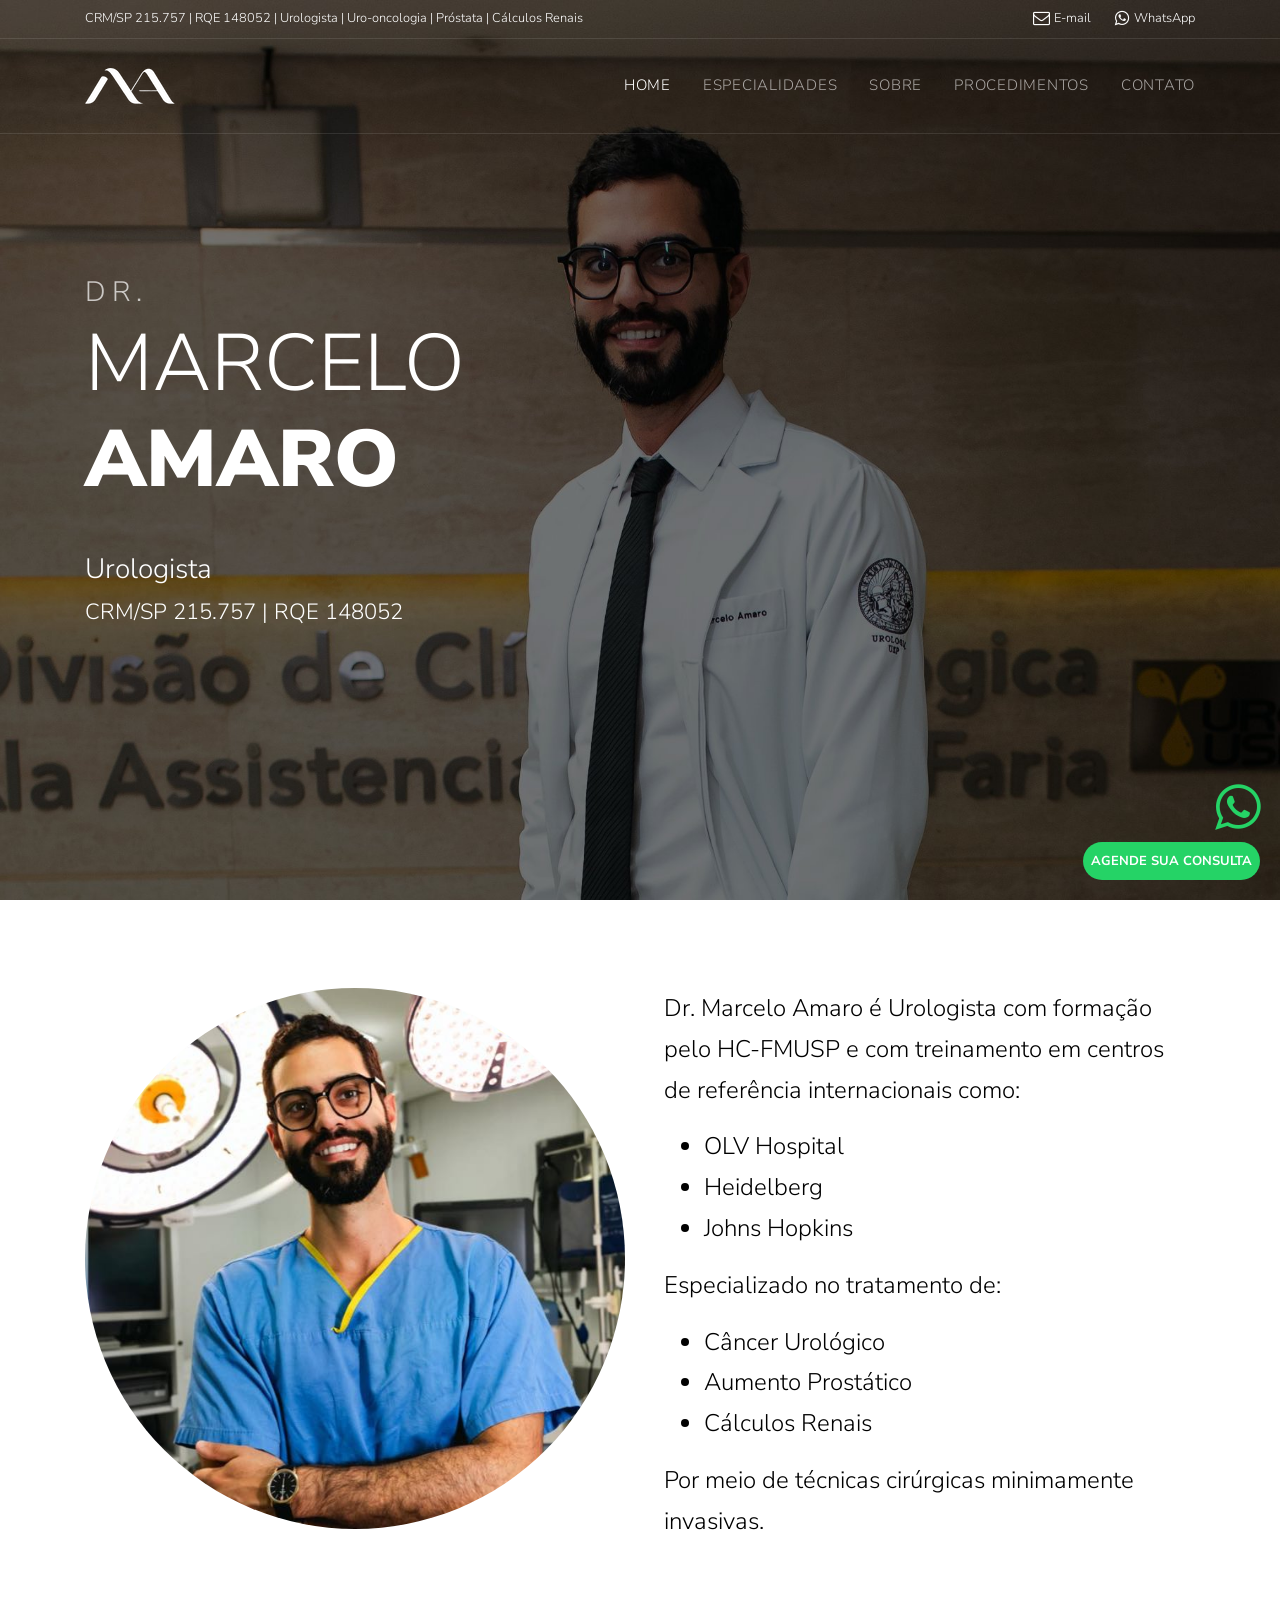
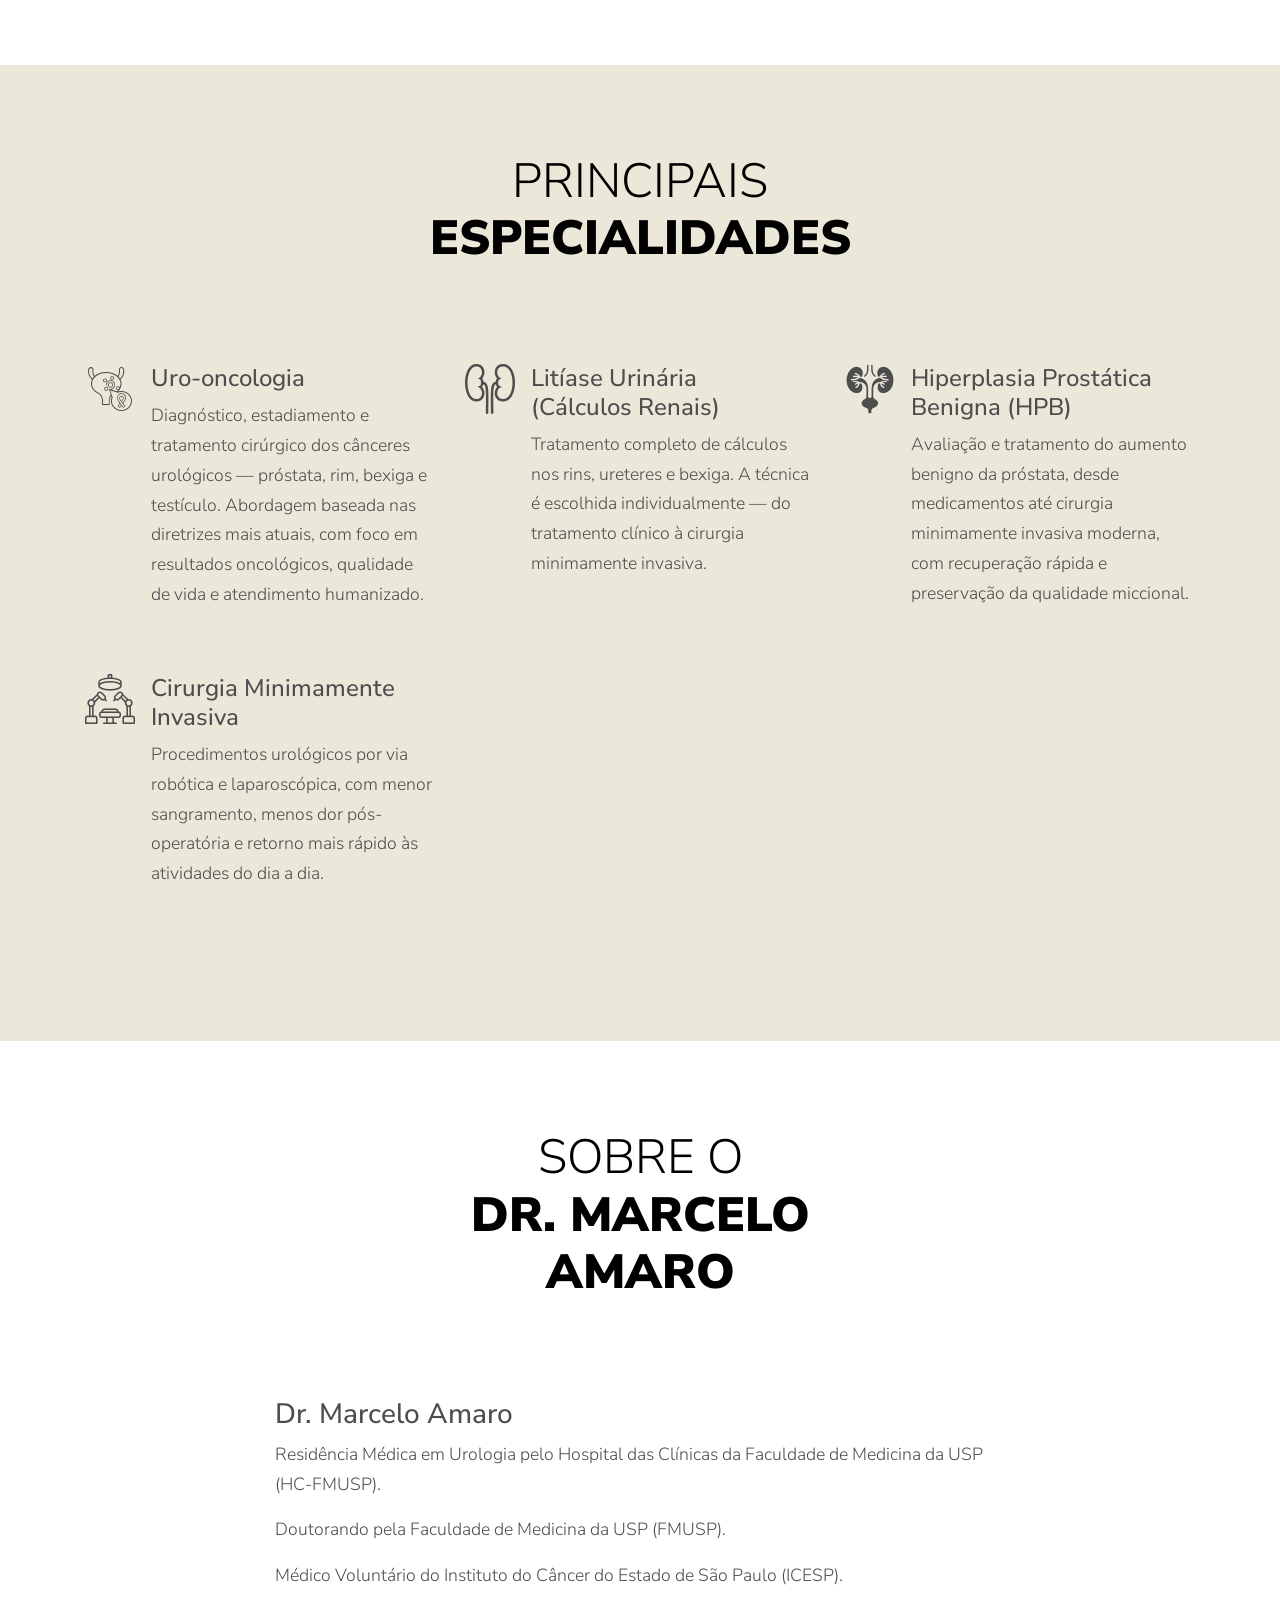
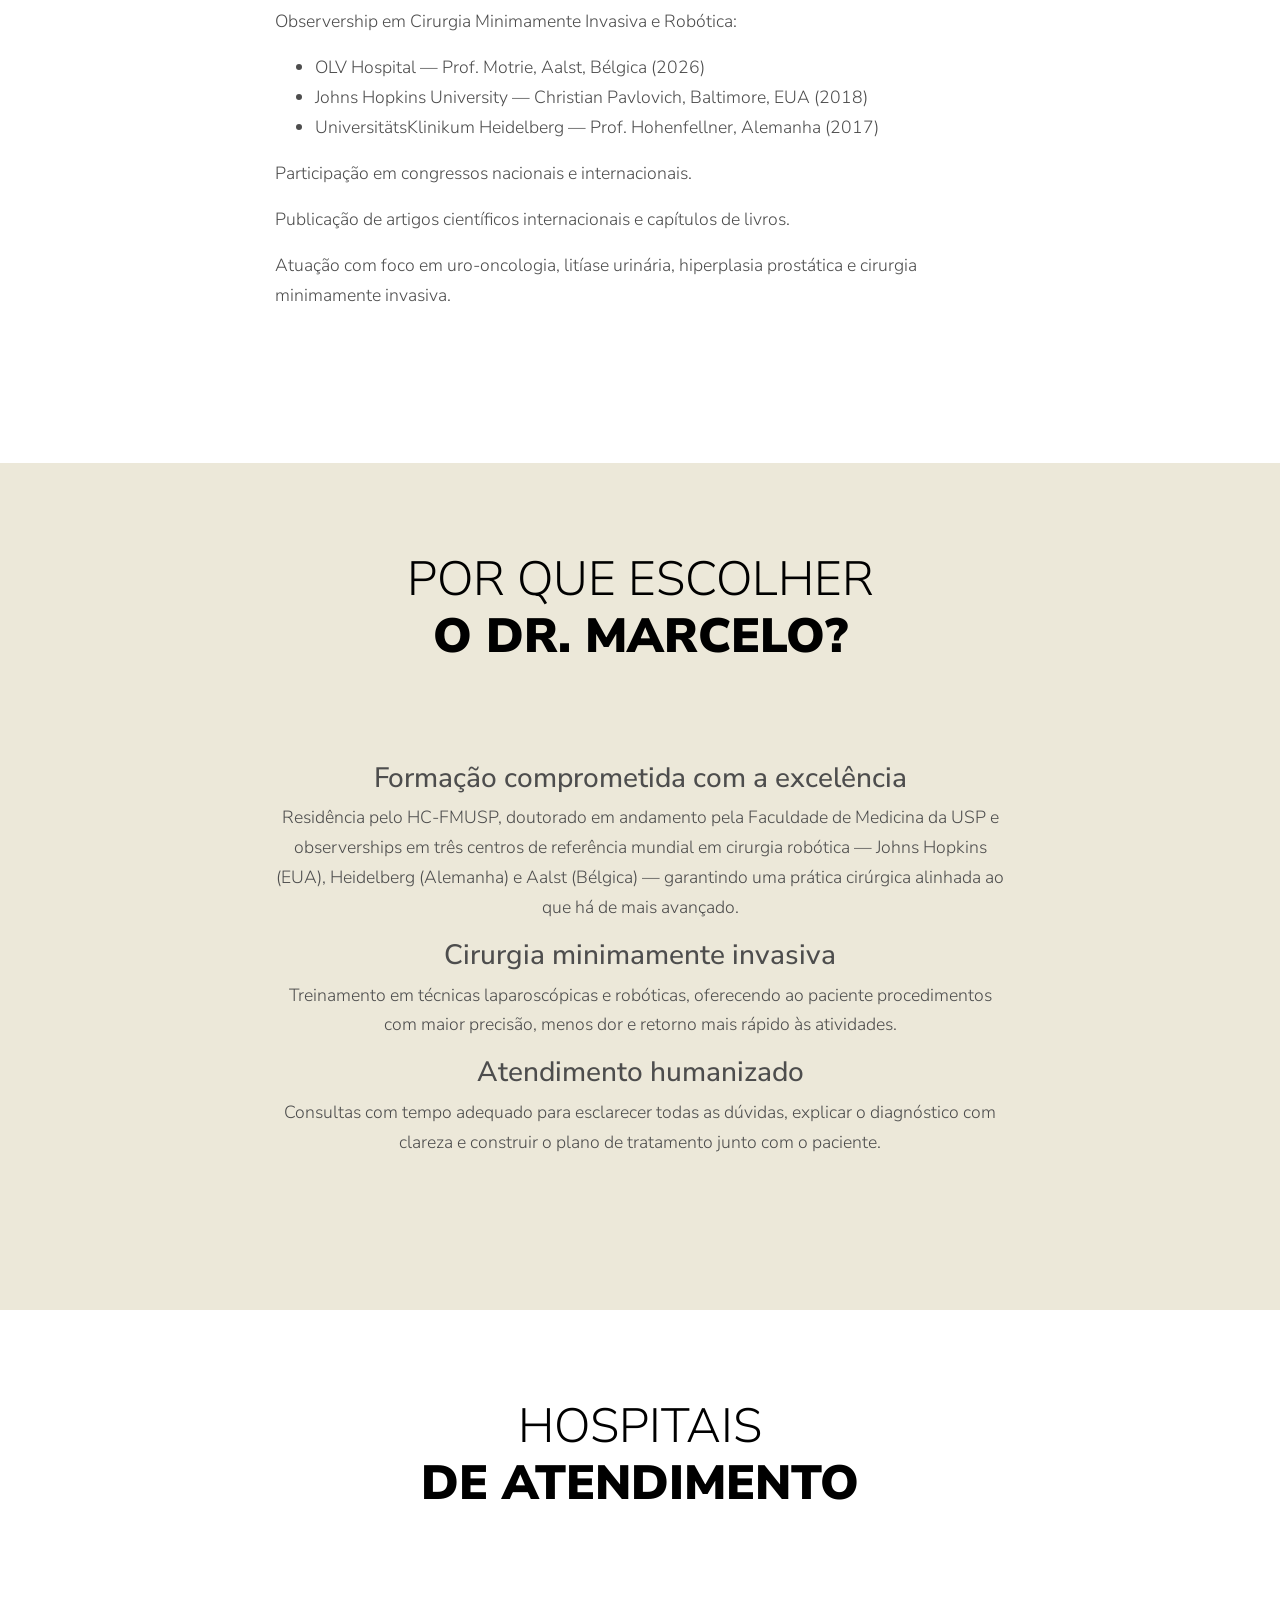
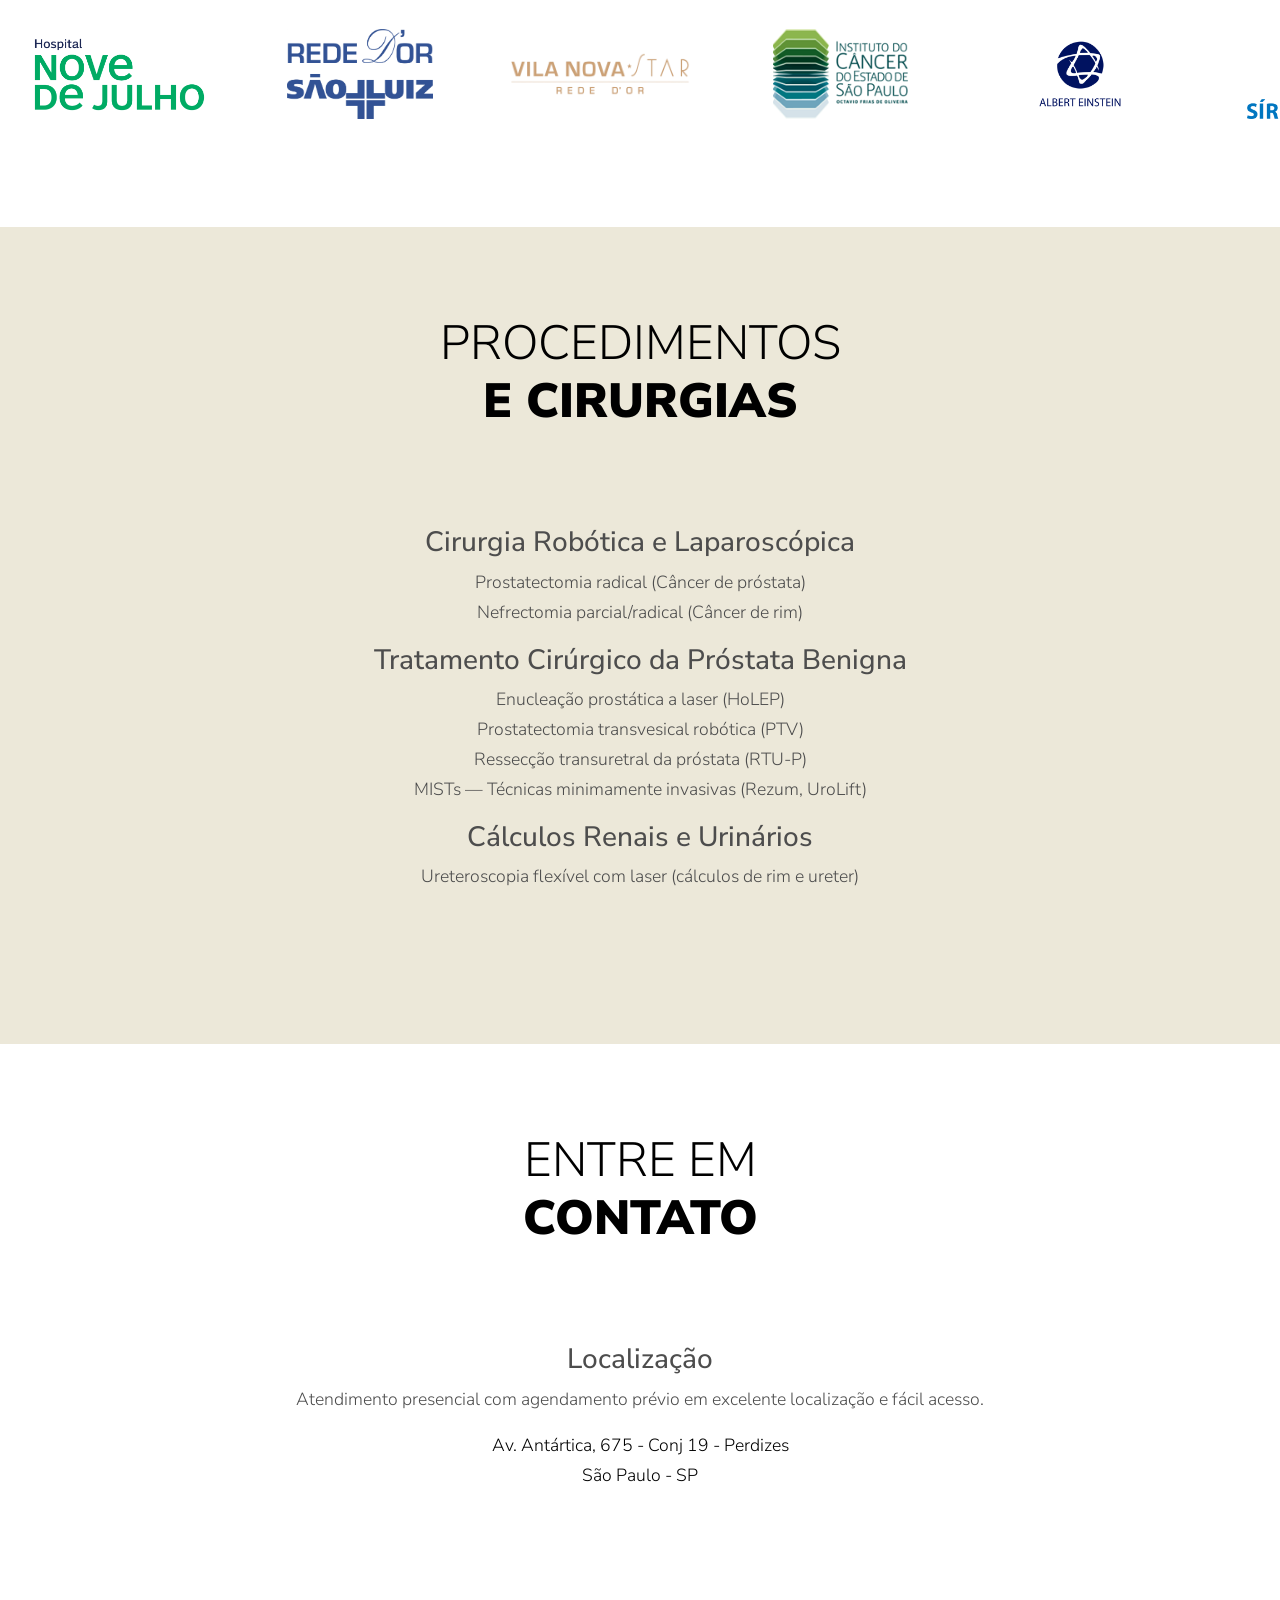
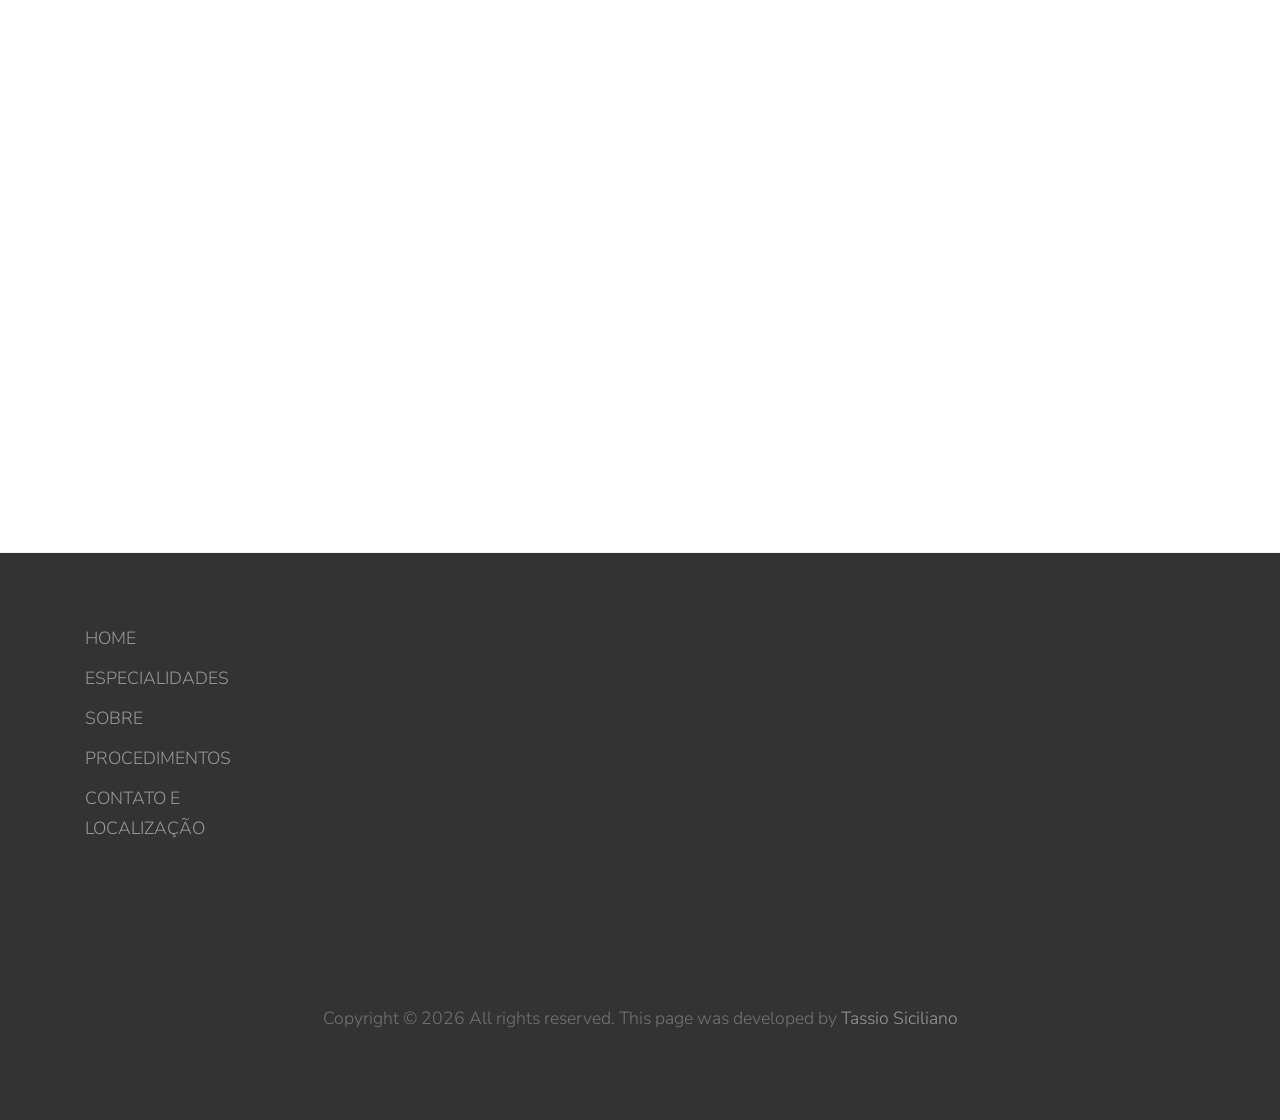
==== commit 3973f962: "Fixed menu mobile, and some layout adjustments." ====
--- a/index.html
+++ b/index.html
@@ -27,143 +27,84 @@
   <div class="site-wrap">
 
     <!-- Mobile Menu -->
-    <div class="site-mobile-menu">
+    <div class="site-mobile-menu" id="mobileMenu" aria-hidden="true">
       <div class="site-mobile-menu-header">
-        <div class="site-mobile-menu-close mt-3">
-          <span class="icon-close2 js-menu-toggle"></span>
-        </div>
-      </div>
-
-      <div class="site-mobile-menu-body"></div>
-    </div>
+        <span class="mobile-menu-title">MENU</span>
+        <button type="button" class="mobile-menu-close" aria-label="Fechar menu">
+          <span class="icon-close2" aria-hidden="true"></span>
+        </button>
+      </div>
+      <nav class="site-mobile-menu-body" aria-label="Navegação mobile">
+        <ul class="mobile-nav-list">
+          <li><a href="index.html">Home</a></li>
+          <li><a href="#services">Especialidades</a></li>
+          <li><a href="#about">Sobre</a></li>
+          <li><a href="#procedures">Procedimentos</a></li>
+          <li><a href="#contact">Contato</a></li>
+        </ul>
+      </nav>
+    </div>
+    <button type="button" class="mobile-menu-backdrop" aria-label="Fechar menu">X</button>
     <!-- End Mobile Menu -->
 
 
     <!-- Navbar -->
     <div class="site-navbar-wrap">
-
       <div class="site-navbar-top">
         <div class="container py-2">
           <div class="row align-items-center">
-
             <div class="col-6">
-              <span class="d-none d-md-inline-block text-white">
-                CRM/SP 215.757 |
-              </span>
-
-              <span class="d-none d-md-inline-block text-white">
-                RQE 148052 |
-              </span>
-
-              <span class="d-none d-md-inline-block text-white">
-                Urologista |
-              </span>
-
-              <span class="d-none d-md-inline-block text-white">
-                Uro-oncologia |
-              </span>
-
-              <span class="d-none d-md-inline-block text-white">
-                Próstata |
-              </span>
-
-              <span class="d-none d-md-inline-block text-white">
-                Cálculos Renais
-              </span>
+              <span class="d-none d-md-inline-block text-white">CRM/SP 215.757 |</span>
+              <span class="d-none d-md-inline-block text-white">RQE 148052 |</span>
+              <span class="d-none d-md-inline-block text-white">Urologista |</span>
+              <span class="d-none d-md-inline-block text-white">Uro-oncologia |</span>
+              <span class="d-none d-md-inline-block text-white">Próstata |</span>
+              <span class="d-none d-md-inline-block text-white">Cálculos Renais</span>
             </div>
-
             <div class="col-6">
               <div class="d-flex ml-auto">
-
                 <a href="mailto:marcelo_amaro5@hotmail.com" class="d-flex align-items-center ml-auto mr-4">
                   <i class="fa fa-envelope-o fa-lg" aria-hidden="true"></i>
-
-                  <span class="d-none d-md-inline-block ml-1">
-                    E-mail
-                  </span>
+                  <span class="d-none d-md-inline-block ml-1">E-mail</span>
                 </a>
-
                 <a href="https://api.whatsapp.com/send?phone=+5511915675153&amp;text=Olá+Dr.+Marcelo+gostaria+de+agendar+uma+consulta."
-                  target="_blank" class="d-flex align-items-center">
-
+                   target="_blank" rel="noopener noreferrer" class="d-flex align-items-center">
                   <i class="fa fa-whatsapp fa-lg" aria-hidden="true"></i>
-
-                  <span class="d-none d-md-inline-block ml-1">
-                    WhatsApp
-                  </span>
+                  <span class="d-none d-md-inline-block ml-1">WhatsApp</span>
                 </a>
-
               </div>
             </div>
-
-          </div>
-        </div>
-      </div>
-
+          </div>
+        </div>
+      </div>
 
       <div class="site-navbar">
         <div class="container py-1">
-
-          <div class="row align-items-center">
-
-            <div class="col-2">
-              <div class="mb-0 site-logo text-center">
-        <img src="images/logo-small.png" alt="Logo Dr. Marcelo Amaro">
-        <!-- <div class="logo-name">Dr. Marcelo Amaro</div> -->
-        <!-- <div class="logo-specialty">Urologia</div> -->
-    </div>
-            </div>
-
-            <div class="col-10">
-              <nav class="site-navigation text-right" role="navigation">
-
-                <div class="container">
-
-                  <div class="d-inline-block d-lg-none ml-md-0 mr-auto py-3">
-                    <a href="#" class="site-menu-toggle js-menu-toggle text-white">
-                      <span class="icon-menu h3"></span>
-                    </a>
-                  </div>
-
-                  <ul class="site-menu js-clone-nav d-none d-lg-block">
-
-                    <li class="has-children active">
-                      <a href="index.html">Home</a>
-                    </li>
-
-                    <li>
-                      <a href="#services">Especialidades</a>
-                    </li>
-
-                    <li>
-                      <a href="#about">Sobre</a>
-                    </li>
-
-                    <li>
-                      <a href="#procedures">Procedimentos</a>
-                    </li>
-
-                    <li>
-                      <a href="#contact">Contato</a>
-                    </li>
-
-                  </ul>
-
-                </div>
-
-              </nav>
-            </div>
-
-          </div>
-
-        </div>
-      </div>
-
+          <div class="navbar-main-row">
+            <a href="index.html" class="site-logo text-center" aria-label="Dr. Marcelo Amaro - início">
+              <img src="images/logo-small.png" alt="Logo Dr. Marcelo Amaro">
+            </a>
+            <nav class="site-navigation" role="navigation" aria-label="Navegação principal">
+              <ul class="site-menu desktop-menu">
+                <li class="active"><a href="index.html">Home</a></li>
+                <li><a href="#services">Especialidades</a></li>
+                <li><a href="#about">Sobre</a></li>
+                <li><a href="#procedures">Procedimentos</a></li>
+                <li><a href="#contact">Contato</a></li>
+              </ul>
+            </nav>
+            <button type="button" class="mobile-menu-trigger" aria-label="Abrir menu"
+                    aria-controls="mobileMenu" aria-expanded="false">
+              <span></span><span></span><span></span>
+            </button>
+          </div>
+        </div>
+      </div>
     </div>
     <!-- End Navbar -->
 
 
-    <!-- Hero -->
+<!-- Hero -->
     <div class="site-blocks-cover" style="background-image: url(images/marcelo_6.jpg);" data-aos="fade"
       data-stellar-background-ratio="0.5">
 
@@ -725,10 +666,6 @@
 
               <div class="col-md-12">
 
-                <h3 class="footer-heading mb-4">
-                  Navigation
-                </h3>
-
               </div>
 
 
@@ -737,23 +674,23 @@
                 <ul class="list-unstyled">
 
                   <li>
-                    <a href="#">Home</a>
+                    <a href="#">HOME</a>
                   </li>
 
                   <li>
-                    <a href="#services">Especialidades</a>
+                    <a href="#services">ESPECIALIDADES</a>
                   </li>
 
                   <li>
-                    <a href="#about">Sobre</a>
+                    <a href="#about">SOBRE</a>
                   </li>
 
                   <li>
-                    <a href="#procedures">Procedimentos</a>
+                    <a href="#procedures">PROCEDIMENTOS</a>
                   </li>
 
                   <li>
-                    <a href="#contact">Contato e Localização</a>
+                    <a href="#contact">CONTATO E LOCALIZAÇÃO</a>
                   </li>
 
                 </ul>
@@ -817,6 +754,47 @@
   <script src="js/bootstrap-datepicker.min.js"></script>
   <script src="js/aos.js"></script>
   <script src="js/main.js"></script>
+  <script>
+    // Controle do menu mobile.
+    (function () {
+      const body = document.body;
+      const menu = document.getElementById('mobileMenu');
+      const trigger = document.querySelector('.mobile-menu-trigger');
+      const closeButton = document.querySelector('.mobile-menu-close');
+      const backdrop = document.querySelector('.mobile-menu-backdrop');
+      const menuLinks = menu ? menu.querySelectorAll('a') : [];
+
+      if (!menu || !trigger || !closeButton || !backdrop) return;
+
+      function openMenu() {
+        body.classList.add('mobile-menu-open');
+        menu.setAttribute('aria-hidden', 'false');
+        trigger.setAttribute('aria-expanded', 'true');
+        trigger.setAttribute('aria-label', 'Fechar menu');
+      }
+
+      function closeMenu() {
+        body.classList.remove('mobile-menu-open');
+        menu.setAttribute('aria-hidden', 'true');
+        trigger.setAttribute('aria-expanded', 'false');
+        trigger.setAttribute('aria-label', 'Abrir menu');
+      }
+
+      trigger.addEventListener('click', function () {
+        body.classList.contains('mobile-menu-open') ? closeMenu() : openMenu();
+      });
+      closeButton.addEventListener('click', closeMenu);
+      backdrop.addEventListener('click', closeMenu);
+      menuLinks.forEach(function (link) { link.addEventListener('click', closeMenu); });
+      document.addEventListener('keydown', function (event) {
+        if (event.key === 'Escape') closeMenu();
+      });
+      window.addEventListener('resize', function () {
+        if (window.innerWidth >= 992) closeMenu();
+      });
+    })();
+  </script>
+
 
 </body>
 
--- a/css/style.css
+++ b/css/style.css
@@ -207,6 +207,7 @@
 
 .site-footer .footer-heading {
   font-size: 20px;
+  text-transform: uppercase;
   color: #fff;
 }
 
@@ -1562,3 +1563,203 @@
     max-width: 100%;
     overflow-x: hidden;
 }
+
+
+/* =========================================================
+   NAVBAR RESPONSIVA — desktop + menu mobile
+   ========================================================= */
+.site-navbar-wrap { width: 100%; }
+
+.navbar-main-row {
+  display: flex;
+  align-items: center;
+  justify-content: space-between;
+  min-height: 86px;
+  gap: 24px;
+}
+
+.navbar-main-row .site-logo {
+  display: flex;
+  align-items: center;
+  justify-content: center;
+  flex: 0 0 auto;
+  margin: 0;
+}
+
+.navbar-main-row .site-logo img {
+  display: block;
+  width: auto;
+  max-width: 100%;
+  max-height: 68px;
+  object-fit: contain;
+}
+
+.navbar-main-row .site-navigation {
+  display: flex;
+  align-items: center;
+  justify-content: flex-end;
+  flex: 1 1 auto;
+  min-width: 0;
+}
+
+.navbar-main-row .desktop-menu {
+  display: flex;
+  align-items: center;
+  justify-content: flex-end;
+  flex-wrap: nowrap;
+  gap: 2px;
+  margin: 0;
+  padding: 0;
+  list-style: none;
+}
+
+.navbar-main-row .desktop-menu > li { display: block; padding: 8px 3px; }
+.navbar-main-row .desktop-menu > li > a {
+  display: block;
+  padding: 10px 9px;
+  white-space: nowrap;
+}
+
+.mobile-menu-trigger {
+  display: none;
+  flex: 0 0 44px;
+  width: 44px;
+  height: 44px;
+  padding: 10px;
+  border: 0;
+  border-radius: 4px;
+  background: transparent;
+  cursor: pointer;
+  align-items: center;
+  justify-content: center;
+  flex-direction: column;
+  gap: 5px;
+}
+
+.mobile-menu-trigger span {
+  display: block;
+  width: 25px;
+  height: 2px;
+  border-radius: 2px;
+  background: #fff;
+  transition: transform .25s ease, opacity .2s ease;
+}
+
+.mobile-menu-trigger:focus-visible,
+.mobile-menu-close:focus-visible {
+  outline: 2px solid #484848;
+  outline-offset: 4px;
+}
+
+.site-mobile-menu {
+  display: flex;
+  flex-direction: column;
+  width: min(320px, 86vw);
+  max-width: 100%;
+  height: 100vh;
+  height: 100dvh;
+  position: fixed;
+  top: 0;
+  right: 0;
+  z-index: 3002;
+  padding: 22px 0 0;
+  background: #484848;
+  box-shadow: -10px 0 30px rgba(0, 0, 0, .16);
+  transform: translateX(105%);
+  visibility: hidden;
+  transition: transform .3s ease, visibility .3s ease;
+}
+
+.site-mobile-menu[aria-hidden="false"] { visibility: visible; }
+
+.site-mobile-menu-header {
+  display: flex;
+  align-items: center;
+  justify-content: space-between;
+  float: none;
+  width: 100%;
+  padding: 0 22px 18px;
+  border-bottom: 1px solid #484848;
+}
+
+.mobile-menu-title { color: #ffff; font-size: 18px; font-weight: 200; }
+
+.mobile-menu-close {
+  display: inline-flex;
+  align-items: center;
+  justify-content: center;
+  width: 38px;
+  height: 38px;
+  padding: 0;
+  border: 0;
+  background: transparent;
+  color: #fff;
+  cursor: pointer;
+}
+
+.mobile-menu-close span { font-size: 25px; }
+
+.site-mobile-menu-body {
+  position: relative;
+  flex: 1 1 auto;
+  height: auto;
+  overflow-y: auto;
+  padding: 18px 14px 30px;
+  -webkit-overflow-scrolling: touch;
+}
+
+.mobile-nav-list { margin: 0; padding: 0; list-style: none; }
+.mobile-nav-list li { display: block; border-bottom: 1px solid #484848; }
+
+.mobile-nav-list a {
+  display: block;
+  padding: 15px 12px;
+  color: #fff;
+  font-size: 17px;
+  font-weight: 200;
+  text-transform: uppercase;
+  text-decoration: none;
+  transition: color .2s ease, padding-left .2s ease;
+}
+
+.mobile-nav-list a:hover,
+.mobile-nav-list a:focus { color: #8b8062; padding-left: 18px; }
+
+.mobile-menu-backdrop {
+  position: fixed;
+  inset: 0;
+  z-index: 3001;
+  display: block;
+  width: 100%;
+  height: 100%;
+  padding: 0;
+  border: 0;
+  background: rgba(0, 0, 0, .48);
+  opacity: 0;
+  visibility: hidden;
+  transition: opacity .3s ease, visibility .3s ease;
+  cursor: pointer;
+}
+
+body.mobile-menu-open { overflow: hidden; }
+body.mobile-menu-open .site-mobile-menu { transform: translateX(0); }
+body.mobile-menu-open .mobile-menu-backdrop { opacity: 1; visibility: visible; }
+
+@media (max-width: 991.98px) {
+  .site-navbar-top { display: none; }
+  .navbar-main-row { min-height: 76px; gap: 12px; }
+  .navbar-main-row .site-logo img { max-height: 58px; }
+  .navbar-main-row .site-navigation { display: none; }
+  .mobile-menu-trigger { display: flex; }
+}
+
+@media (min-width: 992px) {
+  .site-mobile-menu,
+  .mobile-menu-backdrop { display: none; }
+}
+
+@media (max-width: 360px) {
+  .navbar-main-row .site-logo img { max-width: 175px; max-height: 52px; }
+}
+
+
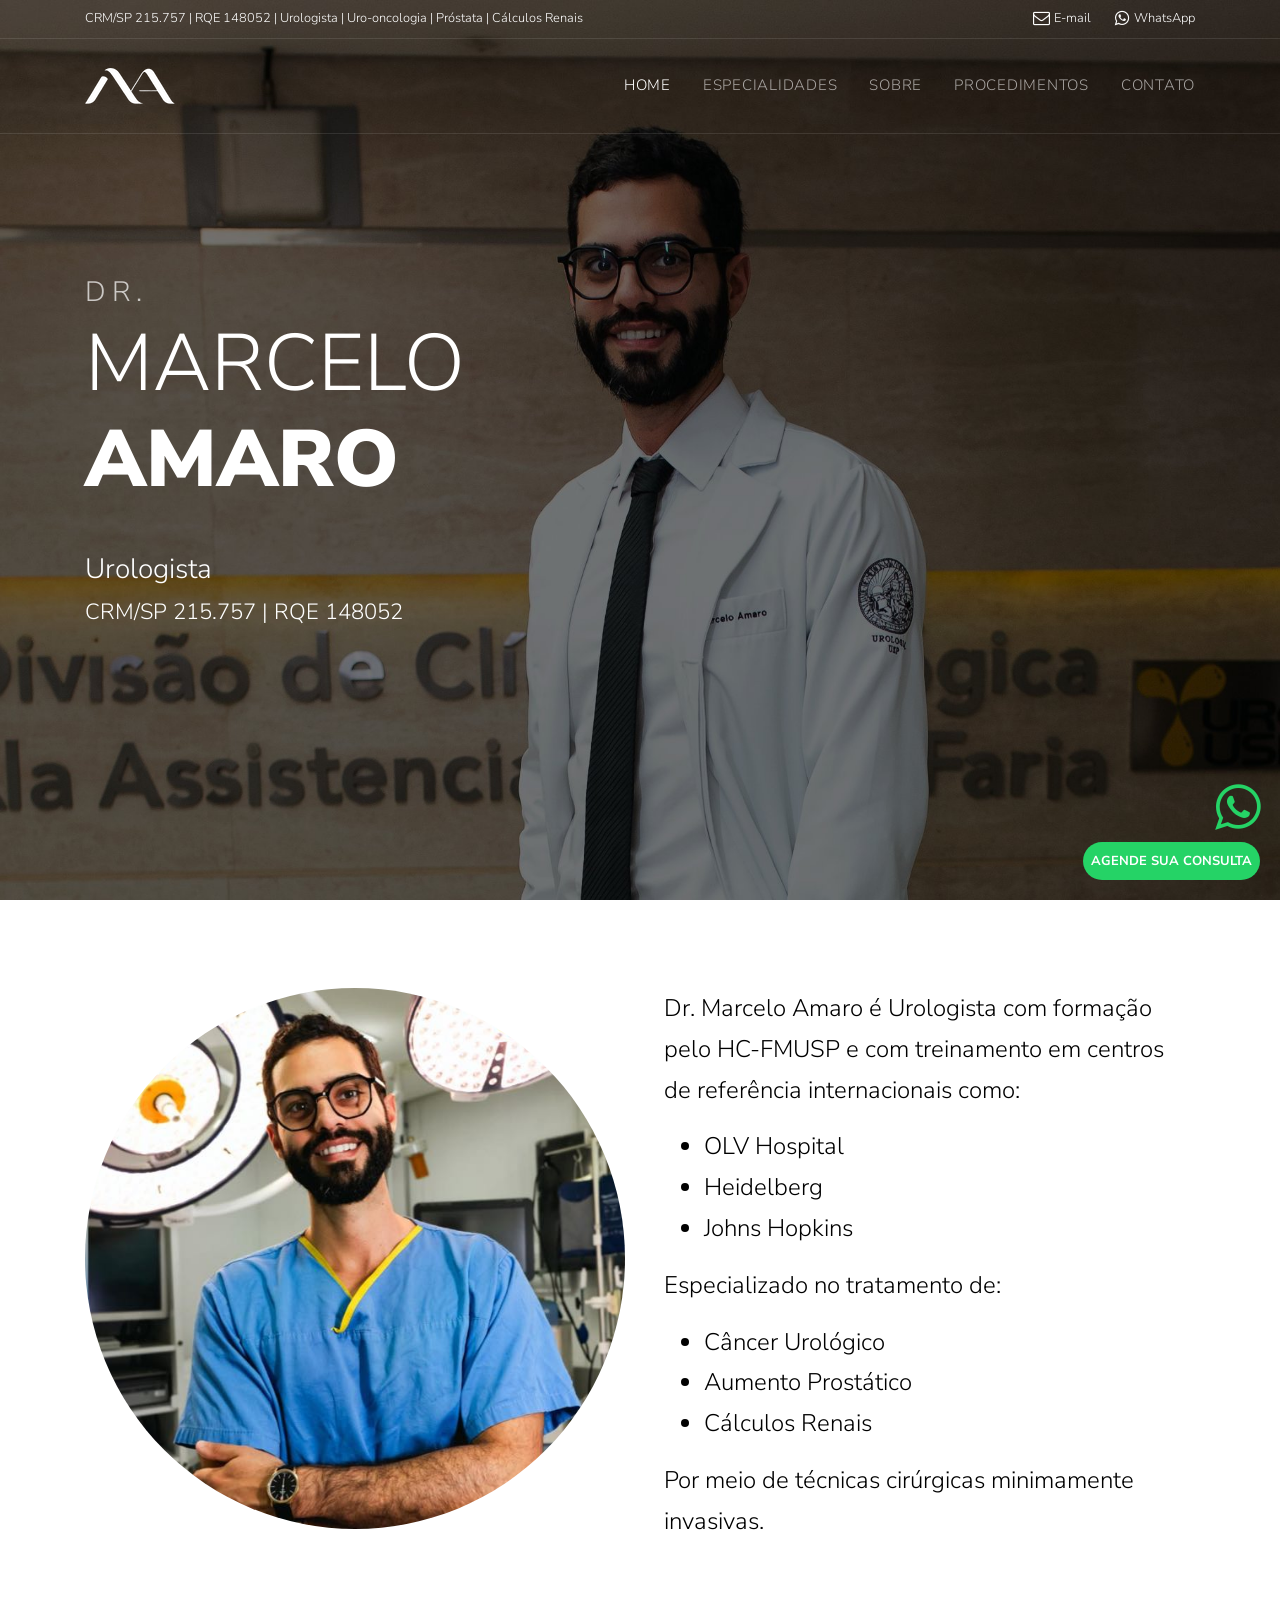
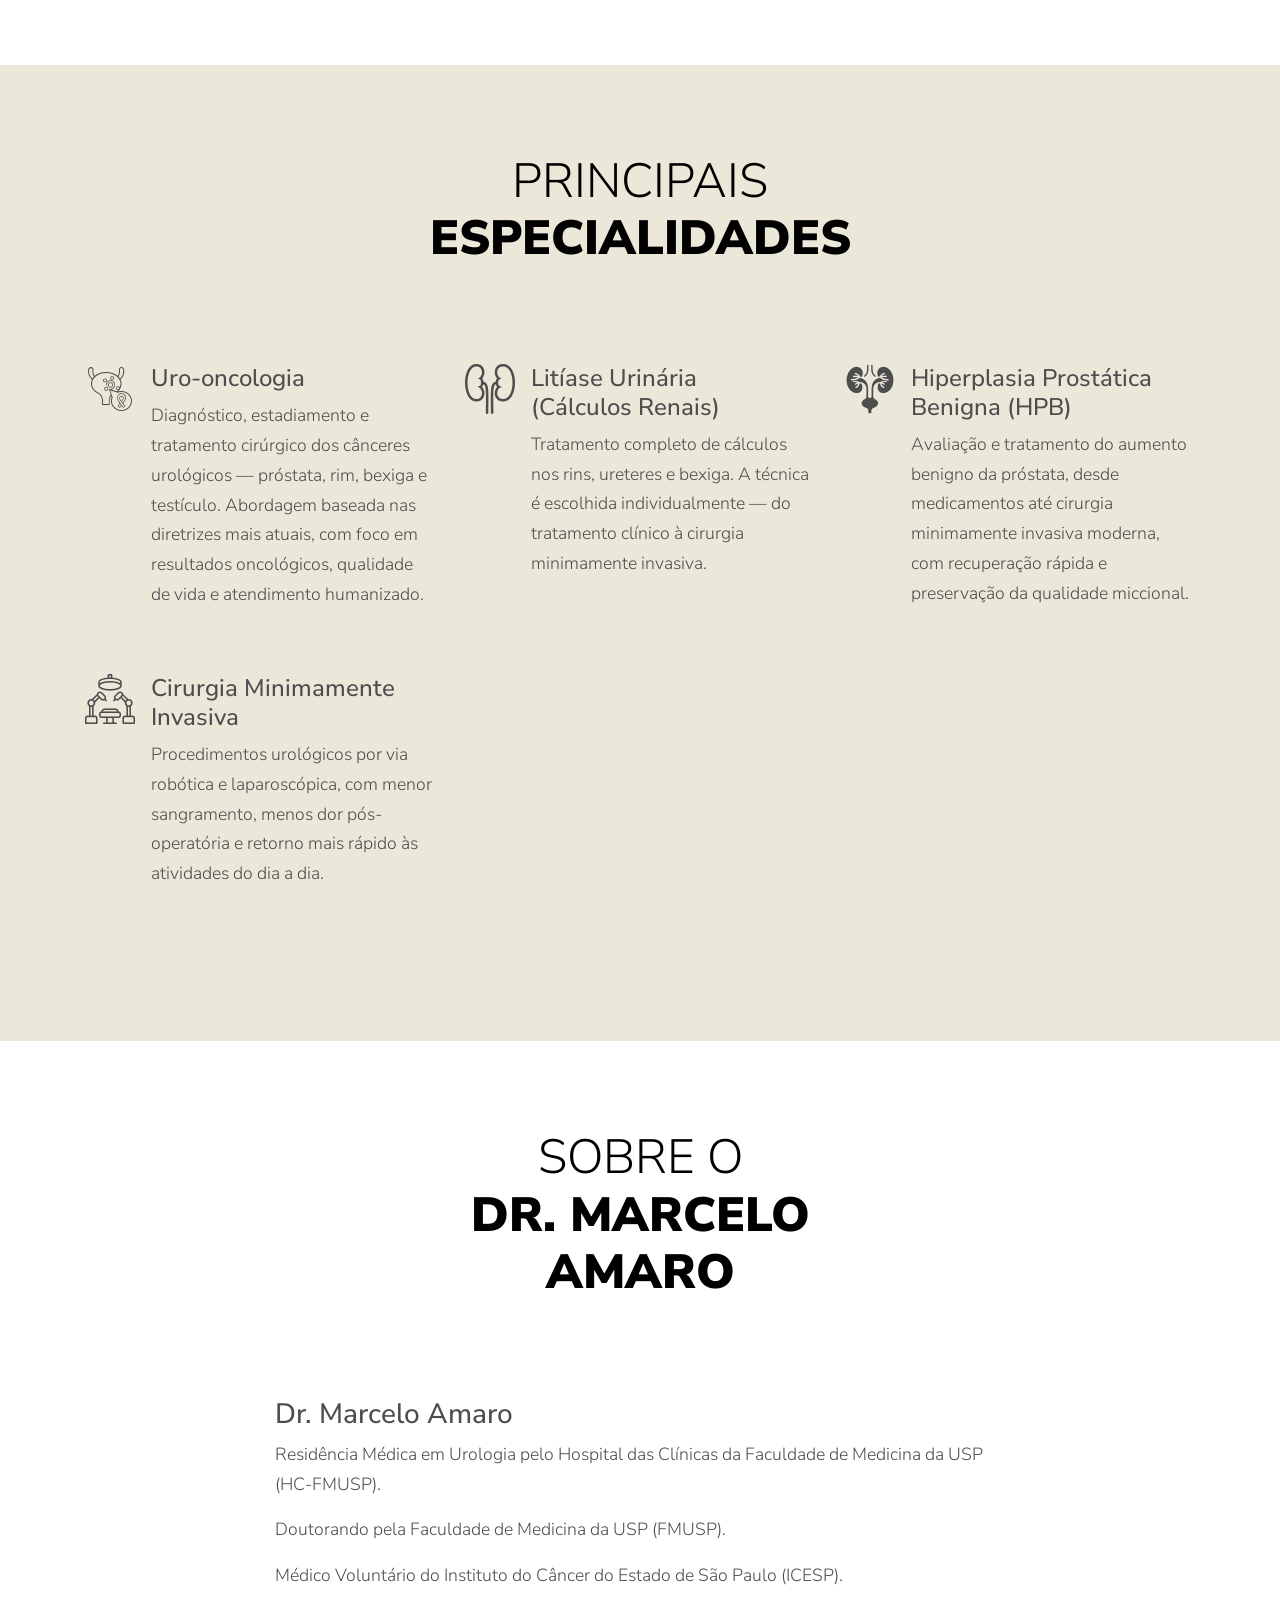
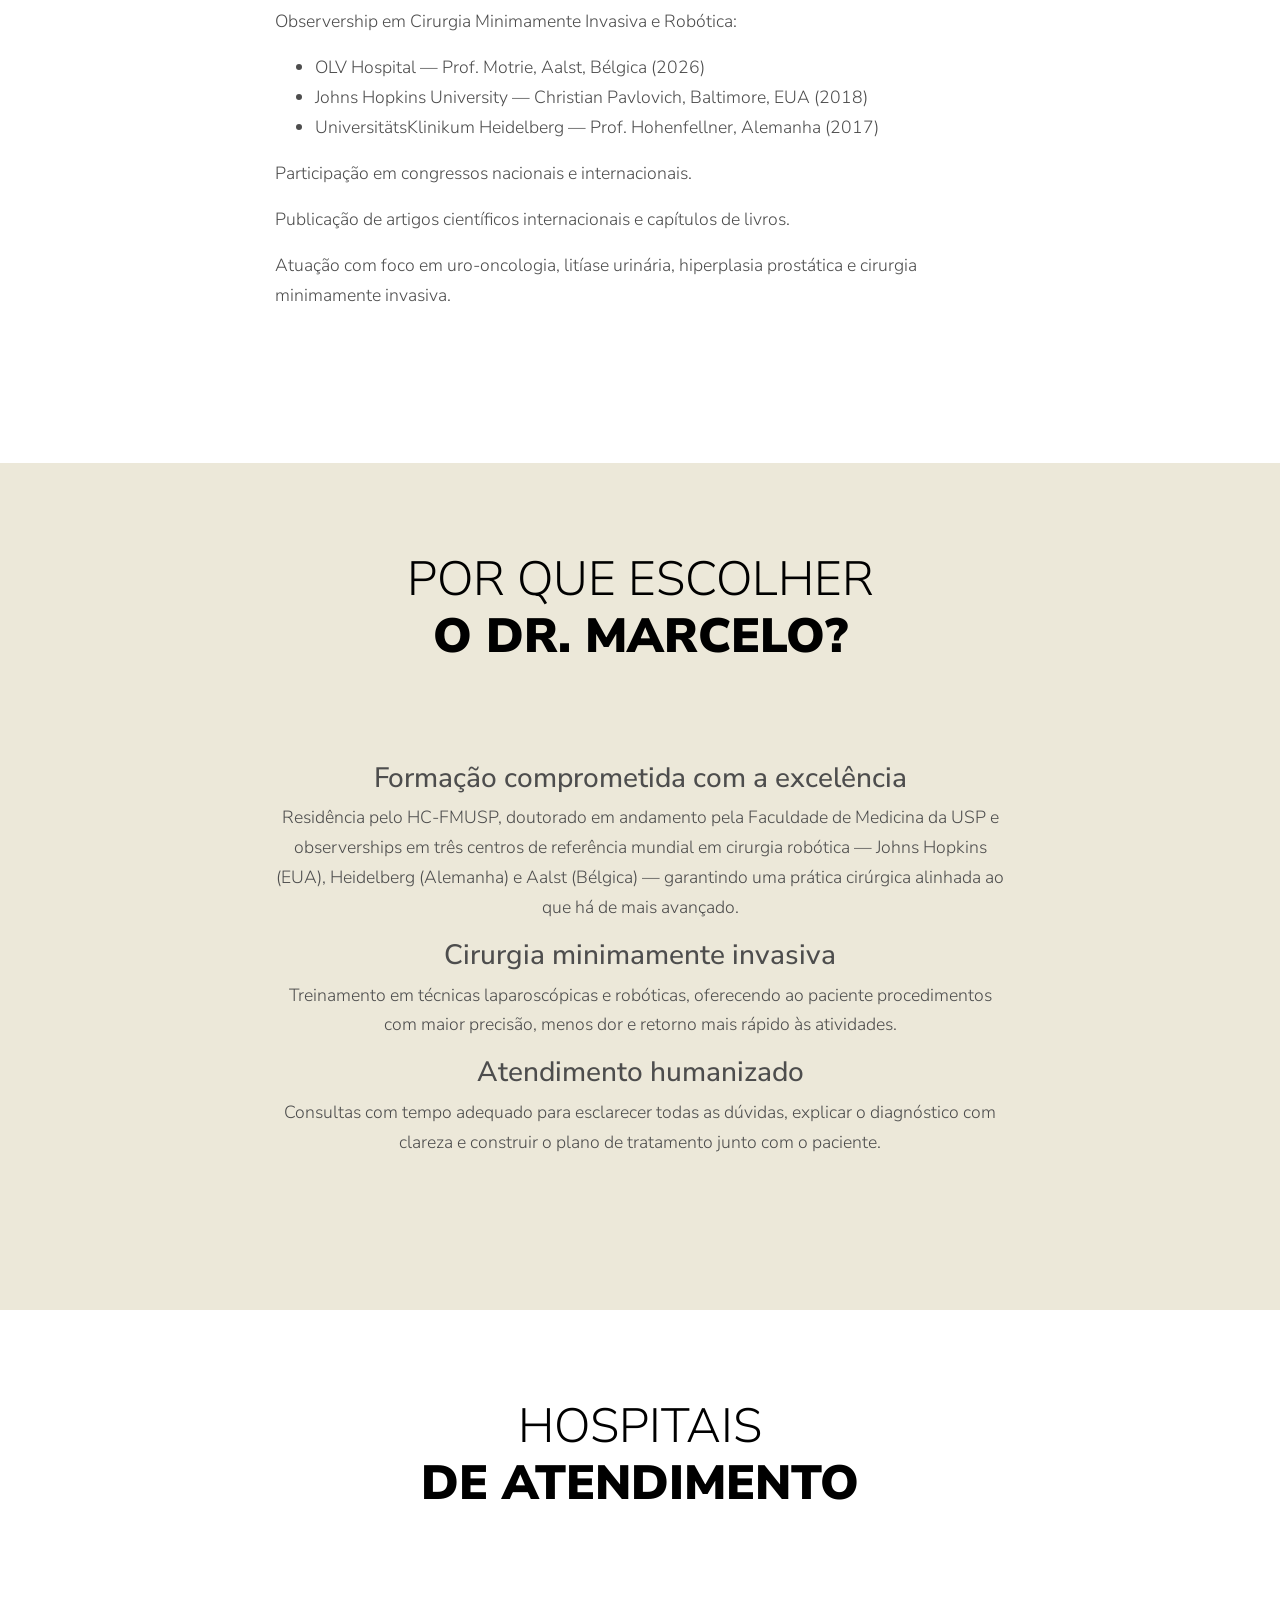
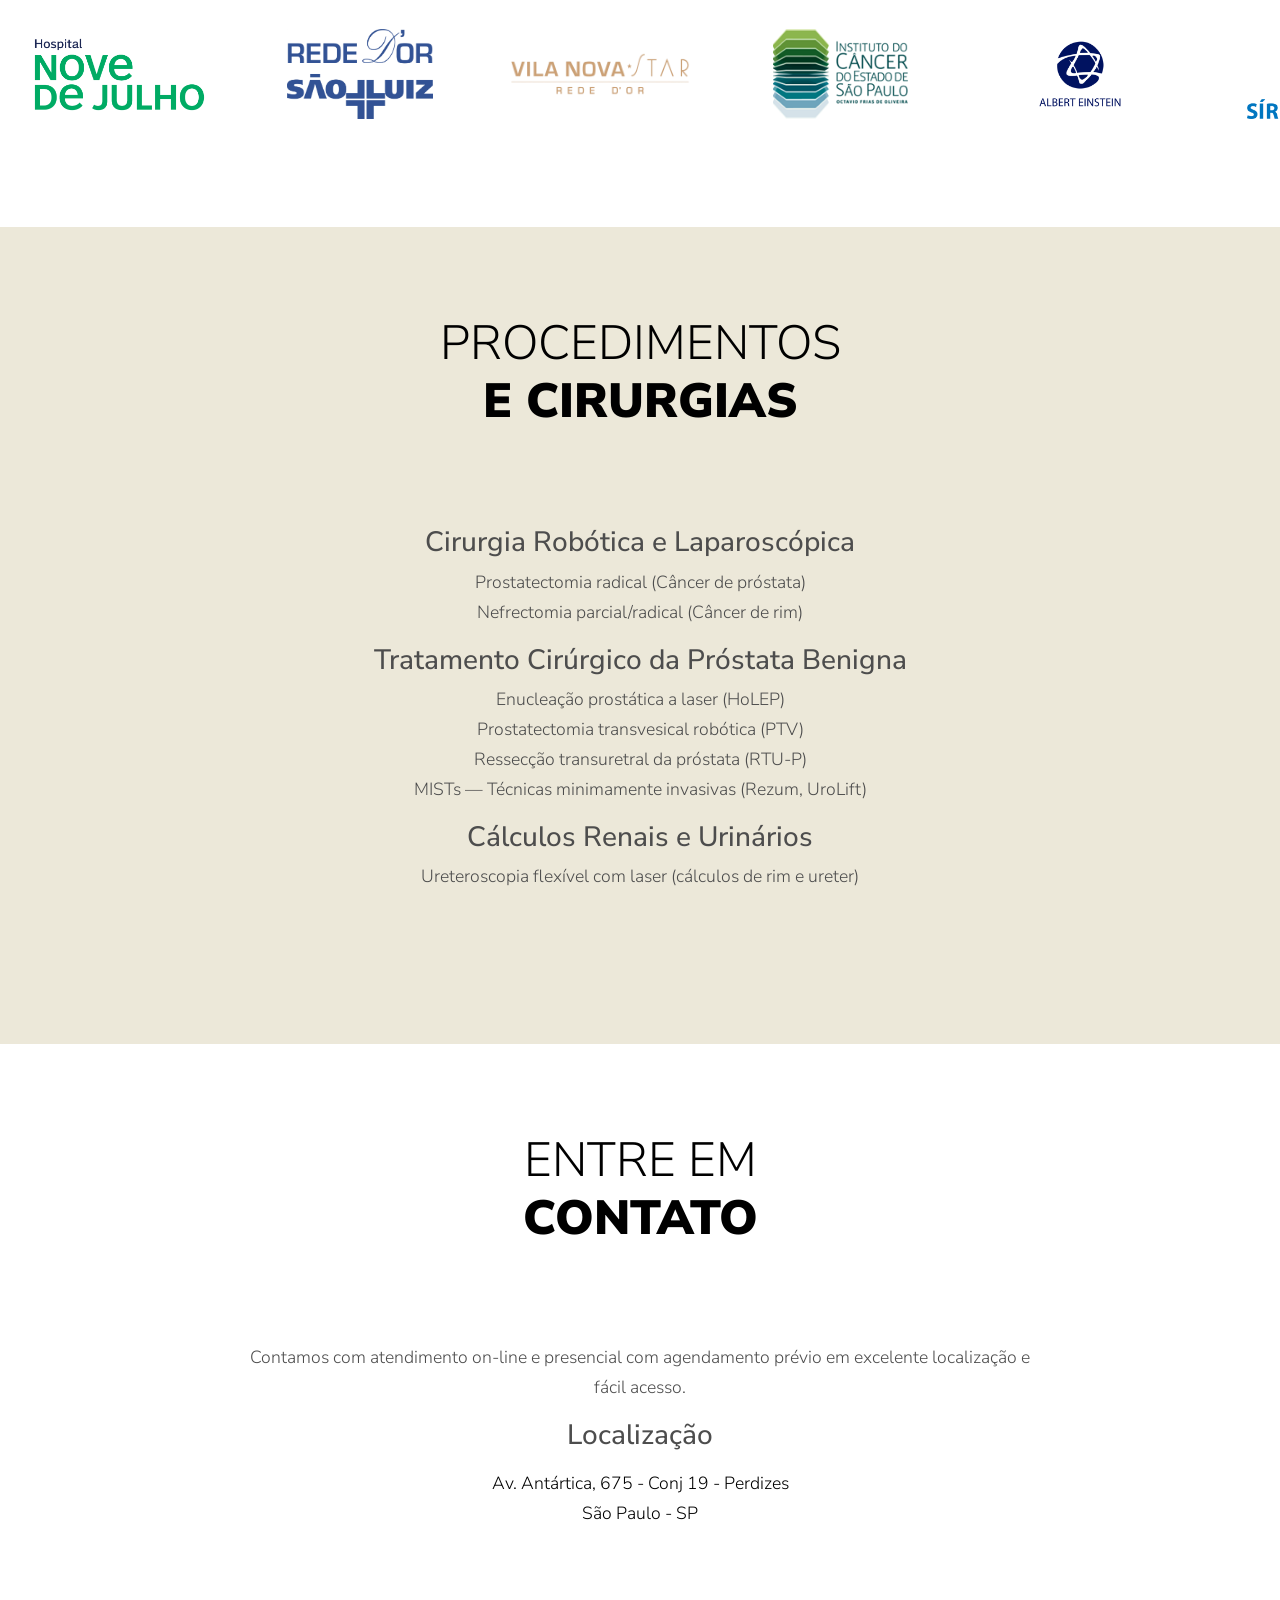
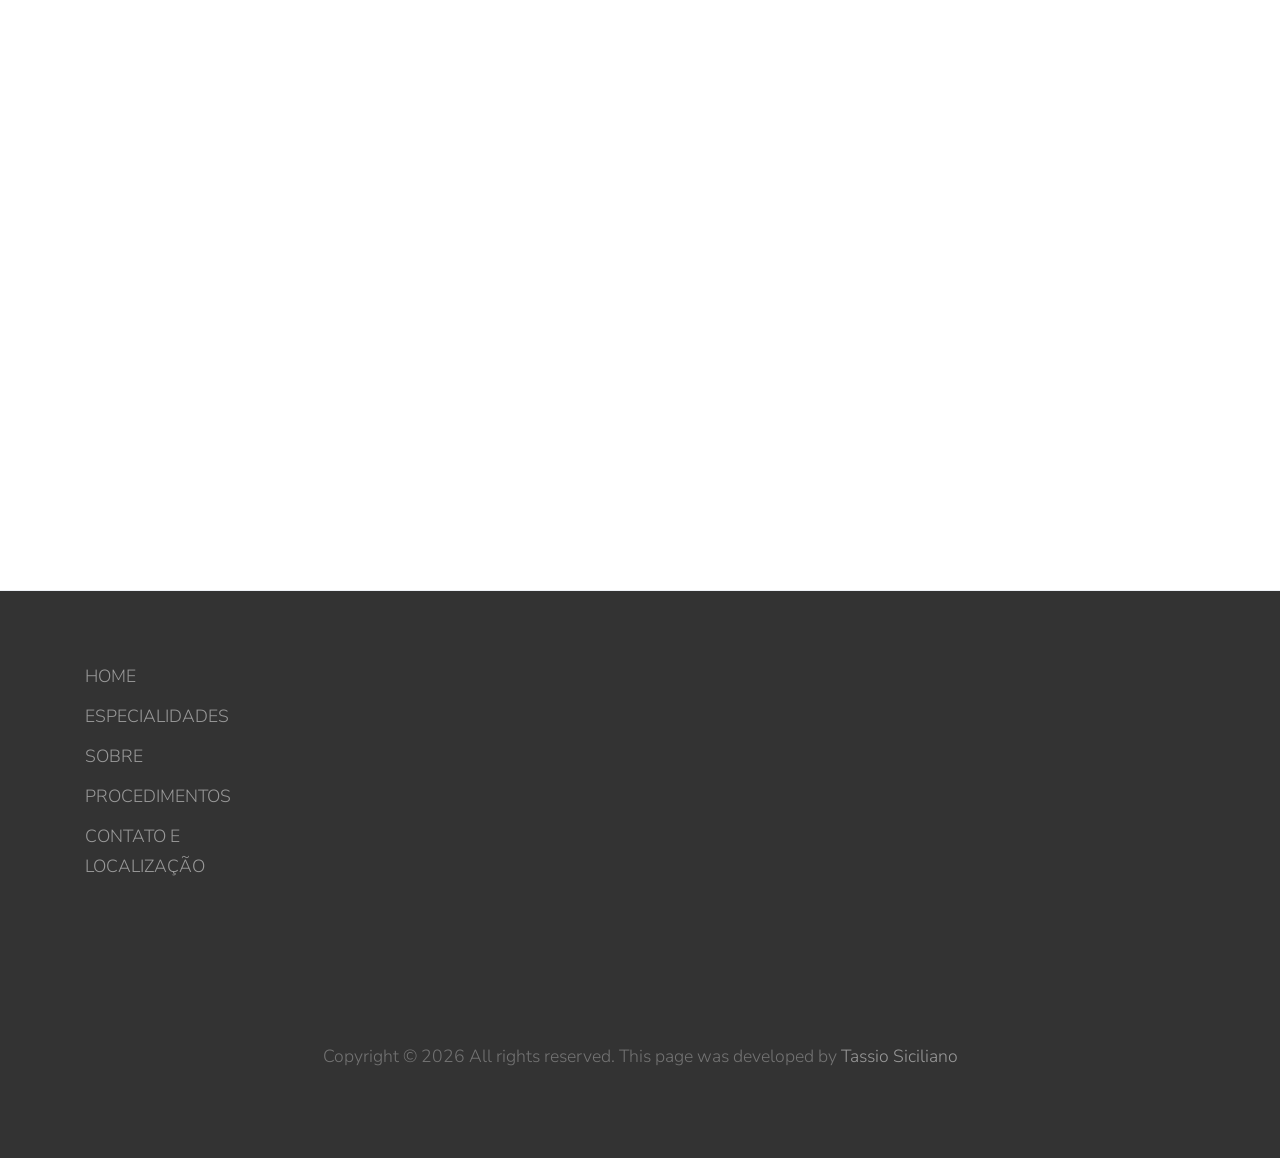
==== commit ea295ec1: "Contact and Location minor adjustments." ====
--- a/index.html
+++ b/index.html
@@ -31,7 +31,7 @@
       <div class="site-mobile-menu-header">
         <span class="mobile-menu-title">MENU</span>
         <button type="button" class="mobile-menu-close" aria-label="Fechar menu">
-          <span class="icon-close2" aria-hidden="true"></span>
+          <span class="fa fa-times" aria-hidden="true"></span>
         </button>
       </div>
       <nav class="site-mobile-menu-body" aria-label="Navegação mobile">
@@ -40,11 +40,11 @@
           <li><a href="#services">Especialidades</a></li>
           <li><a href="#about">Sobre</a></li>
           <li><a href="#procedures">Procedimentos</a></li>
-          <li><a href="#contact">Contato</a></li>
+          <li><a href="#contact">Contato e Localização</a></li>
         </ul>
       </nav>
     </div>
-    <button type="button" class="mobile-menu-backdrop" aria-label="Fechar menu">X</button>
+    <button type="button" class="mobile-menu-backdrop" aria-label="Fechar menu"></button>
     <!-- End Mobile Menu -->
 
 
@@ -106,7 +106,7 @@
 
 <!-- Hero -->
     <div class="site-blocks-cover" style="background-image: url(images/marcelo_6.jpg);" data-aos="fade"
-      data-stellar-background-ratio="0.5">
+      data-stellar-background-ratio="0.6">
 
       <div class="container">
 
@@ -618,11 +618,13 @@
        <div class="row mb-5 justify-content-center location-section">
   <div class="col-12 col-md-10 col-lg-9 text-center">
 
+   <p>
+      Contamos com atendimento on-line e presencial com agendamento prévio em excelente
+      localização e fácil acesso.
+    </p>
+
+    <p>
     <h3>Localização</h3>
-
-    <p>
-      Atendimento presencial com agendamento prévio em excelente
-      localização e fácil acesso.
     </p>
 
     <p>
--- a/css/style.css
+++ b/css/style.css
@@ -1423,7 +1423,7 @@
     display: flex;
     align-items: center;
     width: max-content;
-    animation: hospital-scroll 45s linear infinite;
+    animation: hospital-scroll 35s linear infinite;
 }
 
 .hospital-item {
@@ -1474,7 +1474,7 @@
     }
 
     .hospital-track {
-        animation-duration: 35s;
+        animation-duration: 15s;
     }
 
 }
@@ -1682,7 +1682,7 @@
   border-bottom: 1px solid #484848;
 }
 
-.mobile-menu-title { color: #ffff; font-size: 18px; font-weight: 200; }
+.mobile-menu-title { color: #ffff; font-size: 20px; font-weight: 400; }
 
 .mobile-menu-close {
   display: inline-flex;
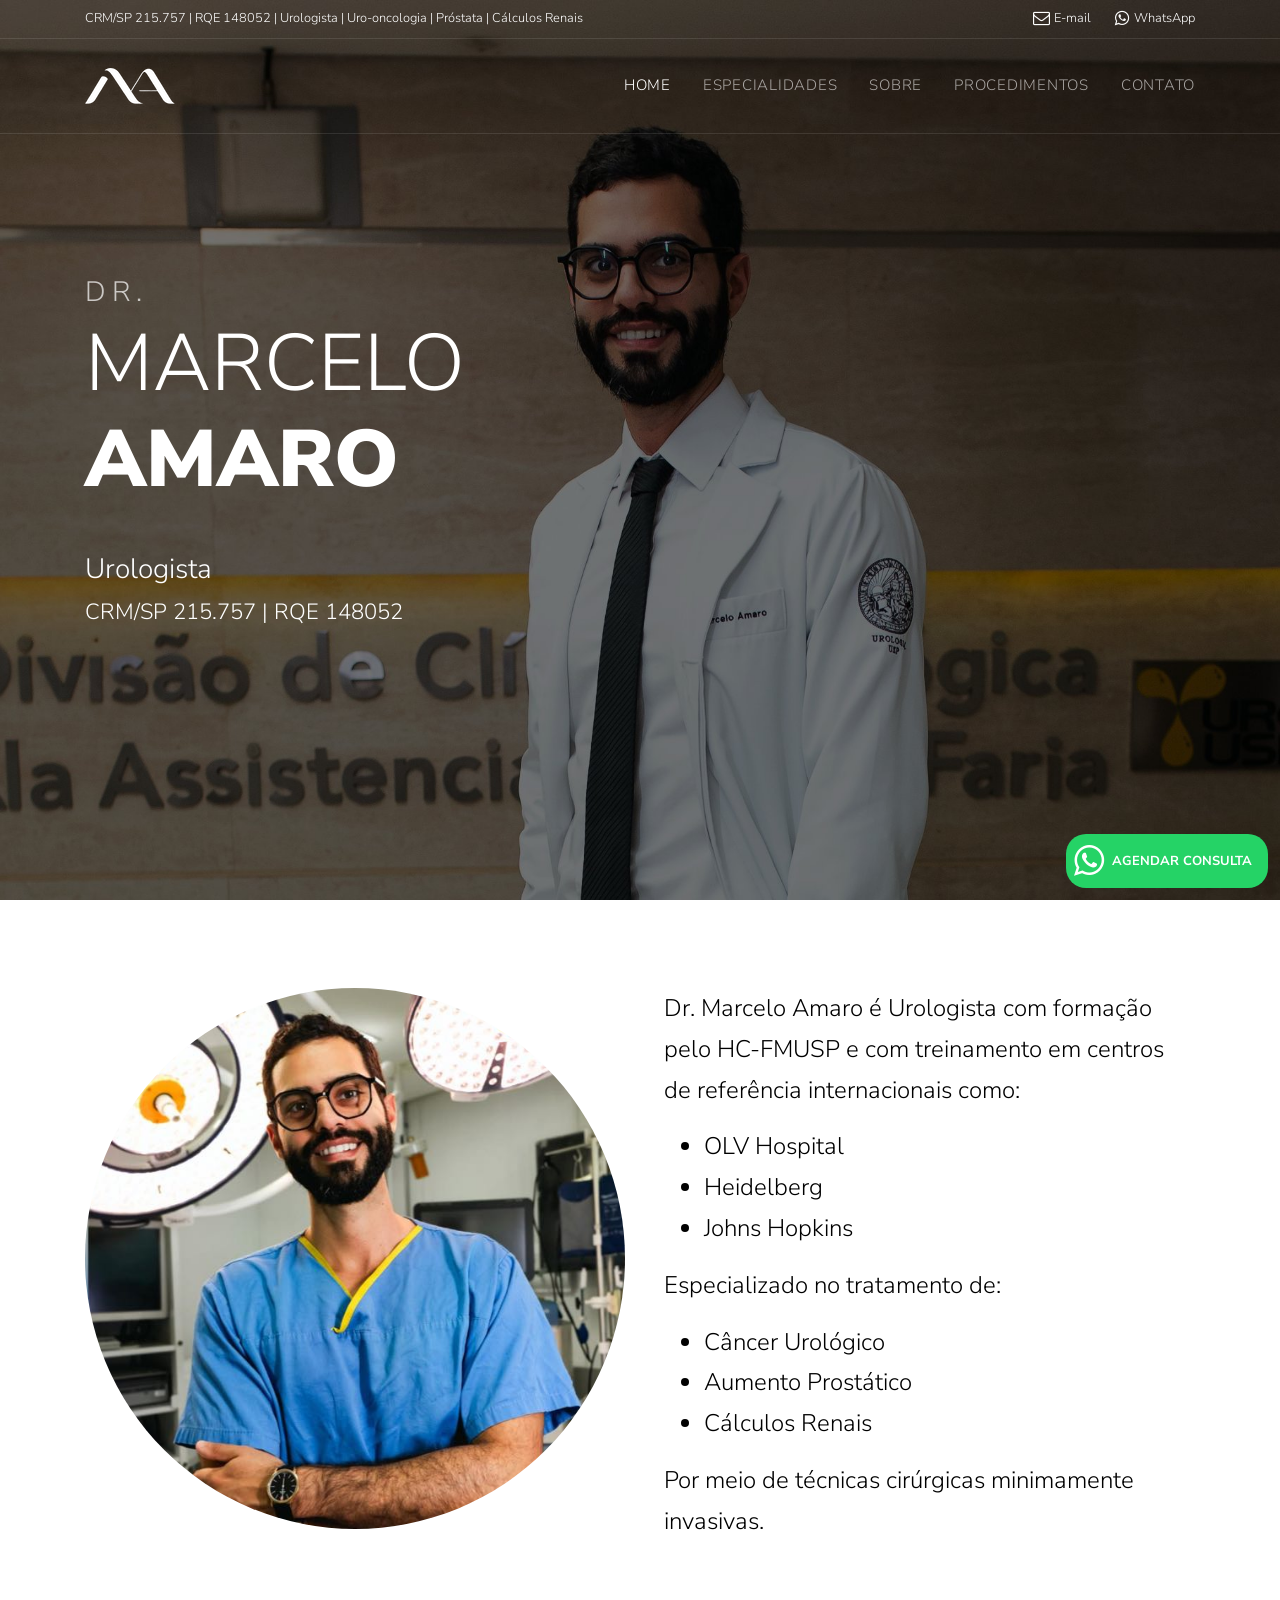
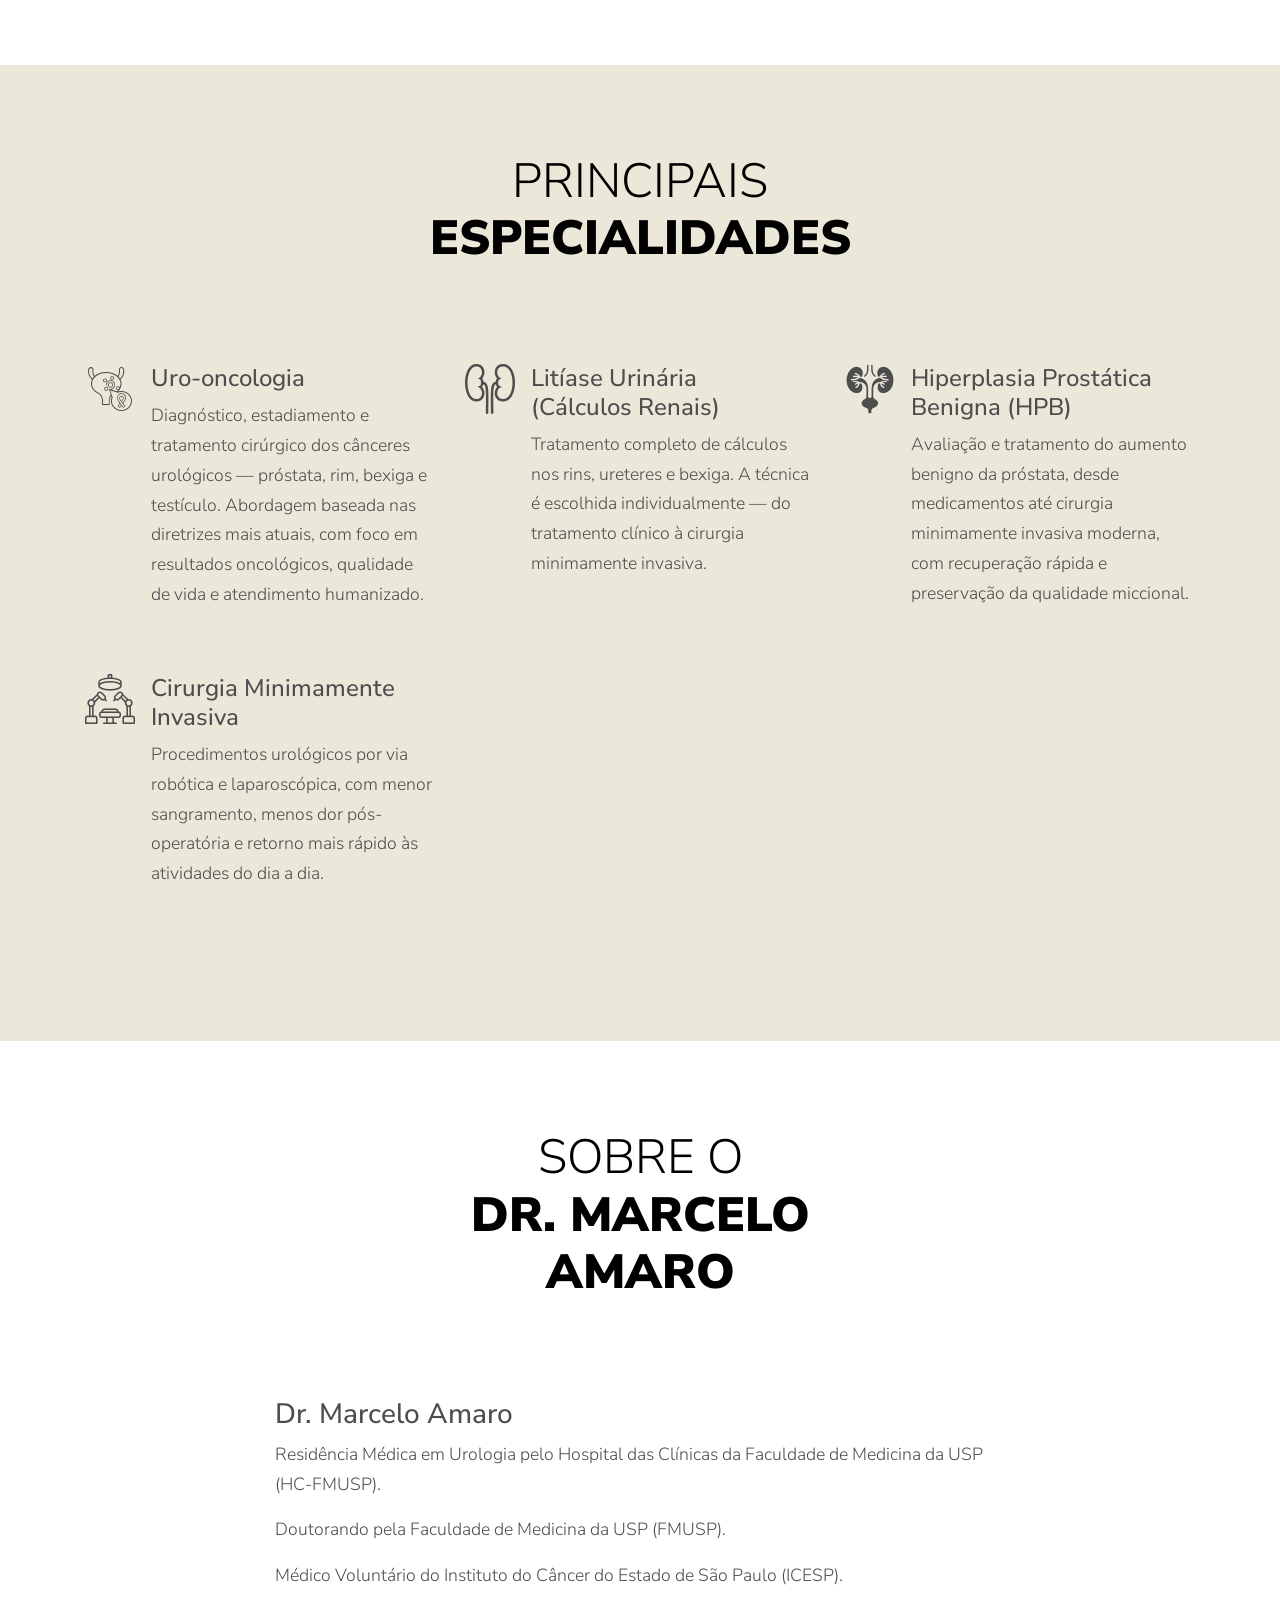
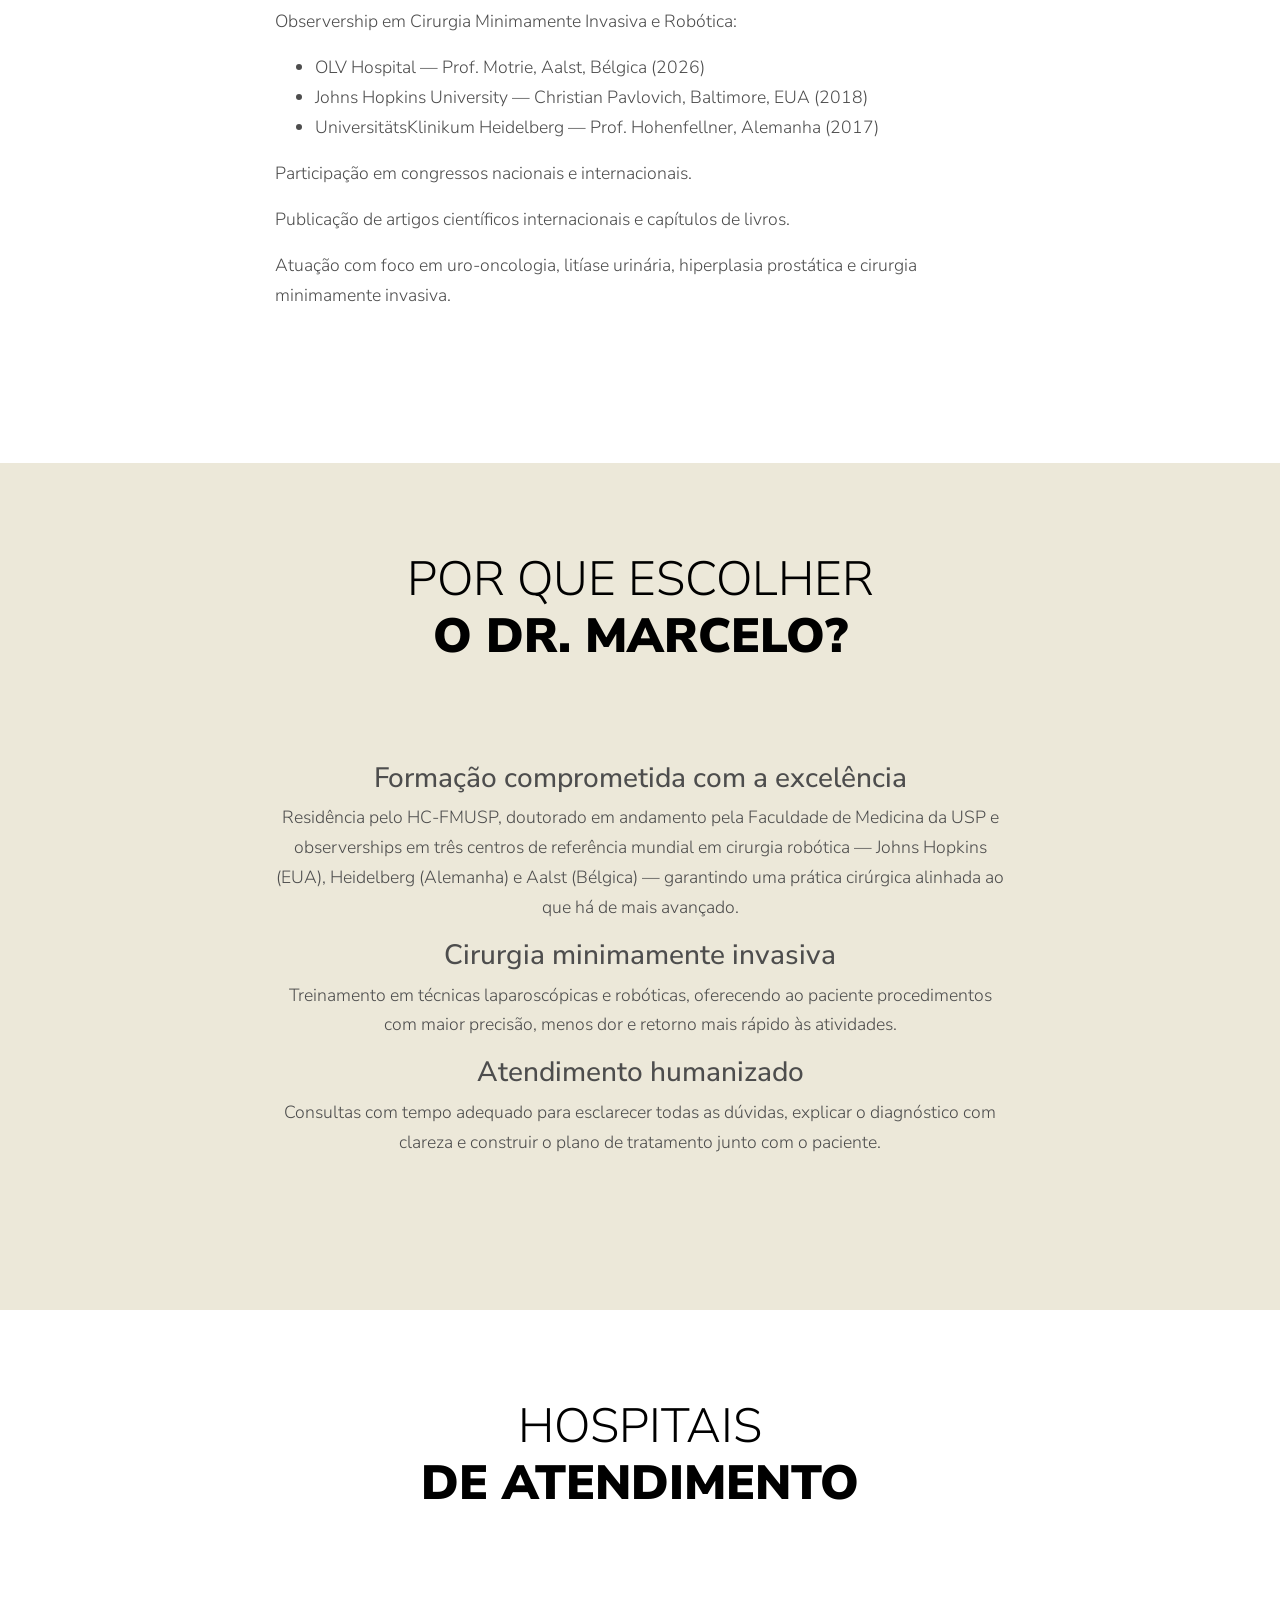
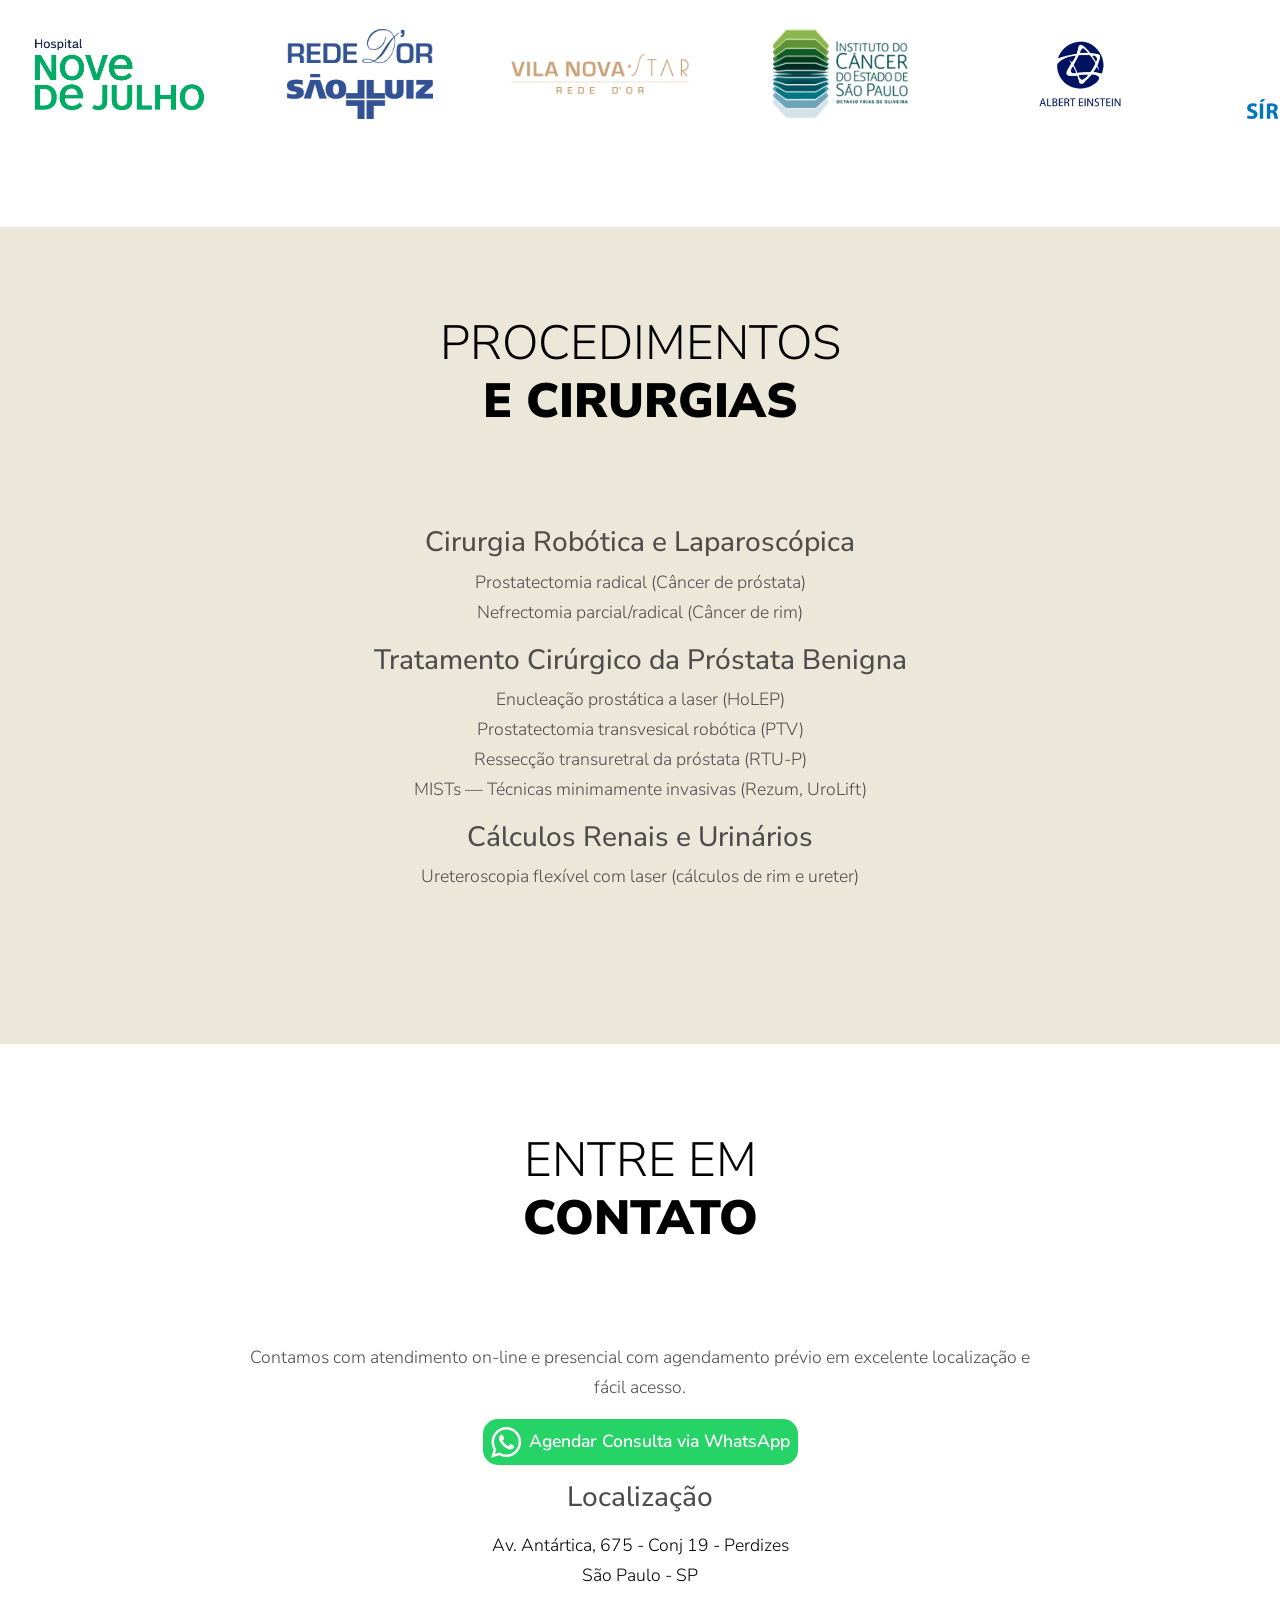
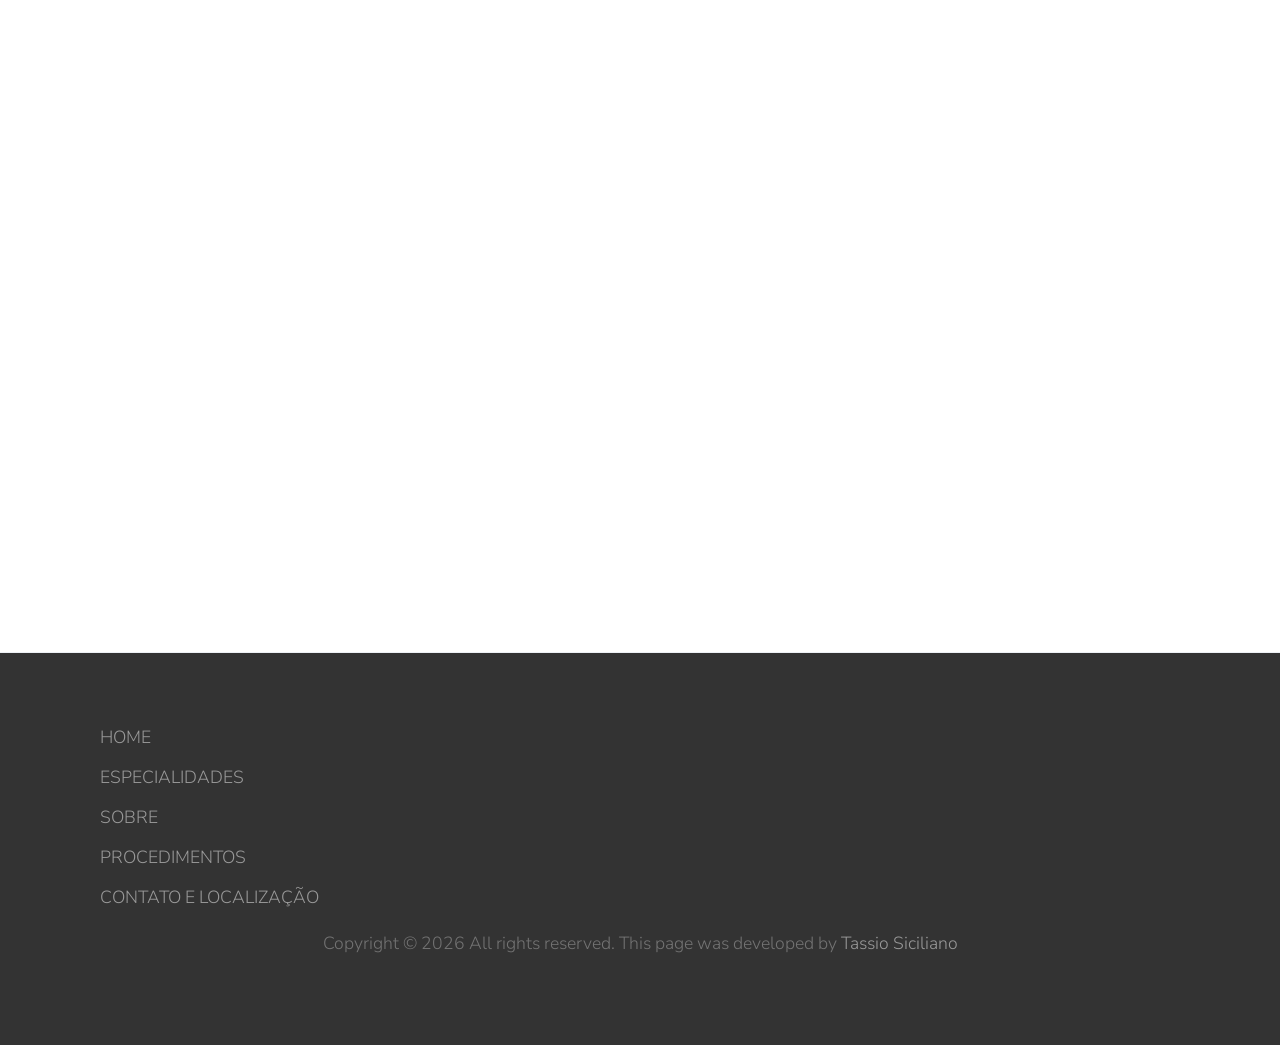
==== commit 53b57e75: "Appoitment WhatsApp Button adjustments." ====
--- a/index.html
+++ b/index.html
@@ -622,6 +622,13 @@
       Contamos com atendimento on-line e presencial com agendamento prévio em excelente
       localização e fácil acesso.
     </p>
+    <span class="appointment justify-content-center">
+      <a href="https://api.whatsapp.com/send?phone=+5511915675153&amp;text=Olá+Dr.+Marcelo+gostaria+de+agendar+uma+consulta."
+                   target="_blank" rel="noopener noreferrer" class="d-flex align-items-center">
+                  <i class="fa fa-whatsapp fa-2x appointment-whatsapp" aria-hidden="false"></i>
+                  <span class="appointment-text">Agendar Consulta via WhatsApp</span>
+              </a>
+      </span>
 
     <p>
     <h3>Localização</h3>
@@ -660,18 +667,7 @@
 
       <div class="container">
 
-        <div class="row">
-
-          <div class="col-lg-4 mb-5 mb-lg-0">
-
-            <div class="row mb-5">
-
-              <div class="col-md-12">
-
-              </div>
-
-
-              <div class="col-md-6 col-lg-6">
+         <div class="col-md-6 col-lg-6">
 
                 <ul class="list-unstyled">
 
@@ -698,18 +694,8 @@
                 </ul>
               </div>
 
-            </div>
-
-          </div>
-
-        </div>
-
-        <div class="row pt-5 mt-5 text-center">
-
-          <div class="col-md-12">
-
-            <p>
-              Copyright &copy;
+            <div class="copyright">
+              <p>Copyright &copy;
               <script>
                 document.write(new Date().getFullYear());
               </script>
@@ -720,22 +706,21 @@
                 Tassio Siciliano
               </a>
             </p>
-
-          </div>
-
-        </div>
-
-      </div>
+            </div>
+
+          </div>
+
 
 
       <!-- WhatsApp Button -->
-      <link rel="stylesheet" href="https://maxcdn.bootstrapcdn.com/font-awesome/4.5.0/css/font-awesome.min.css">
-
+       <link rel="stylesheet" href="https://maxcdn.bootstrapcdn.com/font-awesome/4.5.0/css/font-awesome.min.css">
+      <div class="whatsapp-float">
       <a href="https://api.whatsapp.com/send?phone=+5511915675153&amp;text=Olá+Dr.+Marcelo+gostaria+de+agendar+uma+consulta."
-        target="_blank" class="whatsapp-float">
-        <i class="fa fa-whatsapp btn-whatsapp whatsapp-float fa-3x"></i>
-        <text class="whatsapp-text text-center">Agende sua consulta</text>
+                   target="_blank" rel="noopener noreferrer" class="d-flex align-items-center">
+        <i class="fa fa-whatsapp btn-whatsapp fa-2x" aria-hidden="false"></i>
+        <span class="whatsapp-text">Agendar consulta</span>
       </a>
+      </div>
 
     </footer>
     <!-- End Footer -->
--- a/css/style.css
+++ b/css/style.css
@@ -1385,28 +1385,6 @@
 .hosp-link:hover {
   color: #d2d4c5;
   font-weight: 300}
-
-  .whatsapp-float {
-  color: #25D366;
-  position: fixed;
-  bottom: 65px;
-  right: 20px;
-  z-index: 2000;
-  }
-
-  .whatsapp-text {
-  background-color:  #25D366;
-  border-radius: 15pt;
-  padding: 8px;
-  color: #fff;
-  position: fixed;
-  bottom: 20px;
-  right: 20px;
-  z-index: 1000;
-  font-size: small;
-  font-weight: bold;
-  text-transform: uppercase;
-  }
 
   /* =====================================
    HOSPITALS - INFINITE SCROLL
@@ -1762,4 +1740,62 @@
   .navbar-main-row .site-logo img { max-width: 175px; max-height: 52px; }
 }
 
-
+.appointment {
+  display: inline-block;
+  justify-content: center;
+  align-items: center;
+  background-color: #25D366;
+  border-radius: 15px;
+}
+
+.appointment-text {
+  color: #fff;
+  font-weight: 600;
+  padding: 8px;
+  white-space: nowrap
+}
+
+.appointment-text:hover{
+  color: #000;
+}
+
+.appointment-whatsapp {
+  color: #fff;
+  padding-left: 8px;
+}
+
+.copyright {
+  display: flex;
+  justify-content: center;
+  align-items: center;
+}
+
+.whatsapp-float {
+  display: flex;
+  justify-content: center;
+  align-items: center;
+  text-align:center;
+  background-color:  #25D366;
+  border-radius: 15pt;
+  position: fixed;
+  bottom: 12px;
+  right: 12px;
+  padding: 8px;
+}
+
+  .btn-whatsapp {
+  color: #fff;
+  }
+
+  .whatsapp-text {
+  color: #fff;
+  font-size: small;
+  font-weight: bold;
+  text-transform: uppercase;
+  white-space: nowrap;
+  padding: 8px;
+  }
+
+  .whatsapp-text:hover {
+  color: #000;
+  }
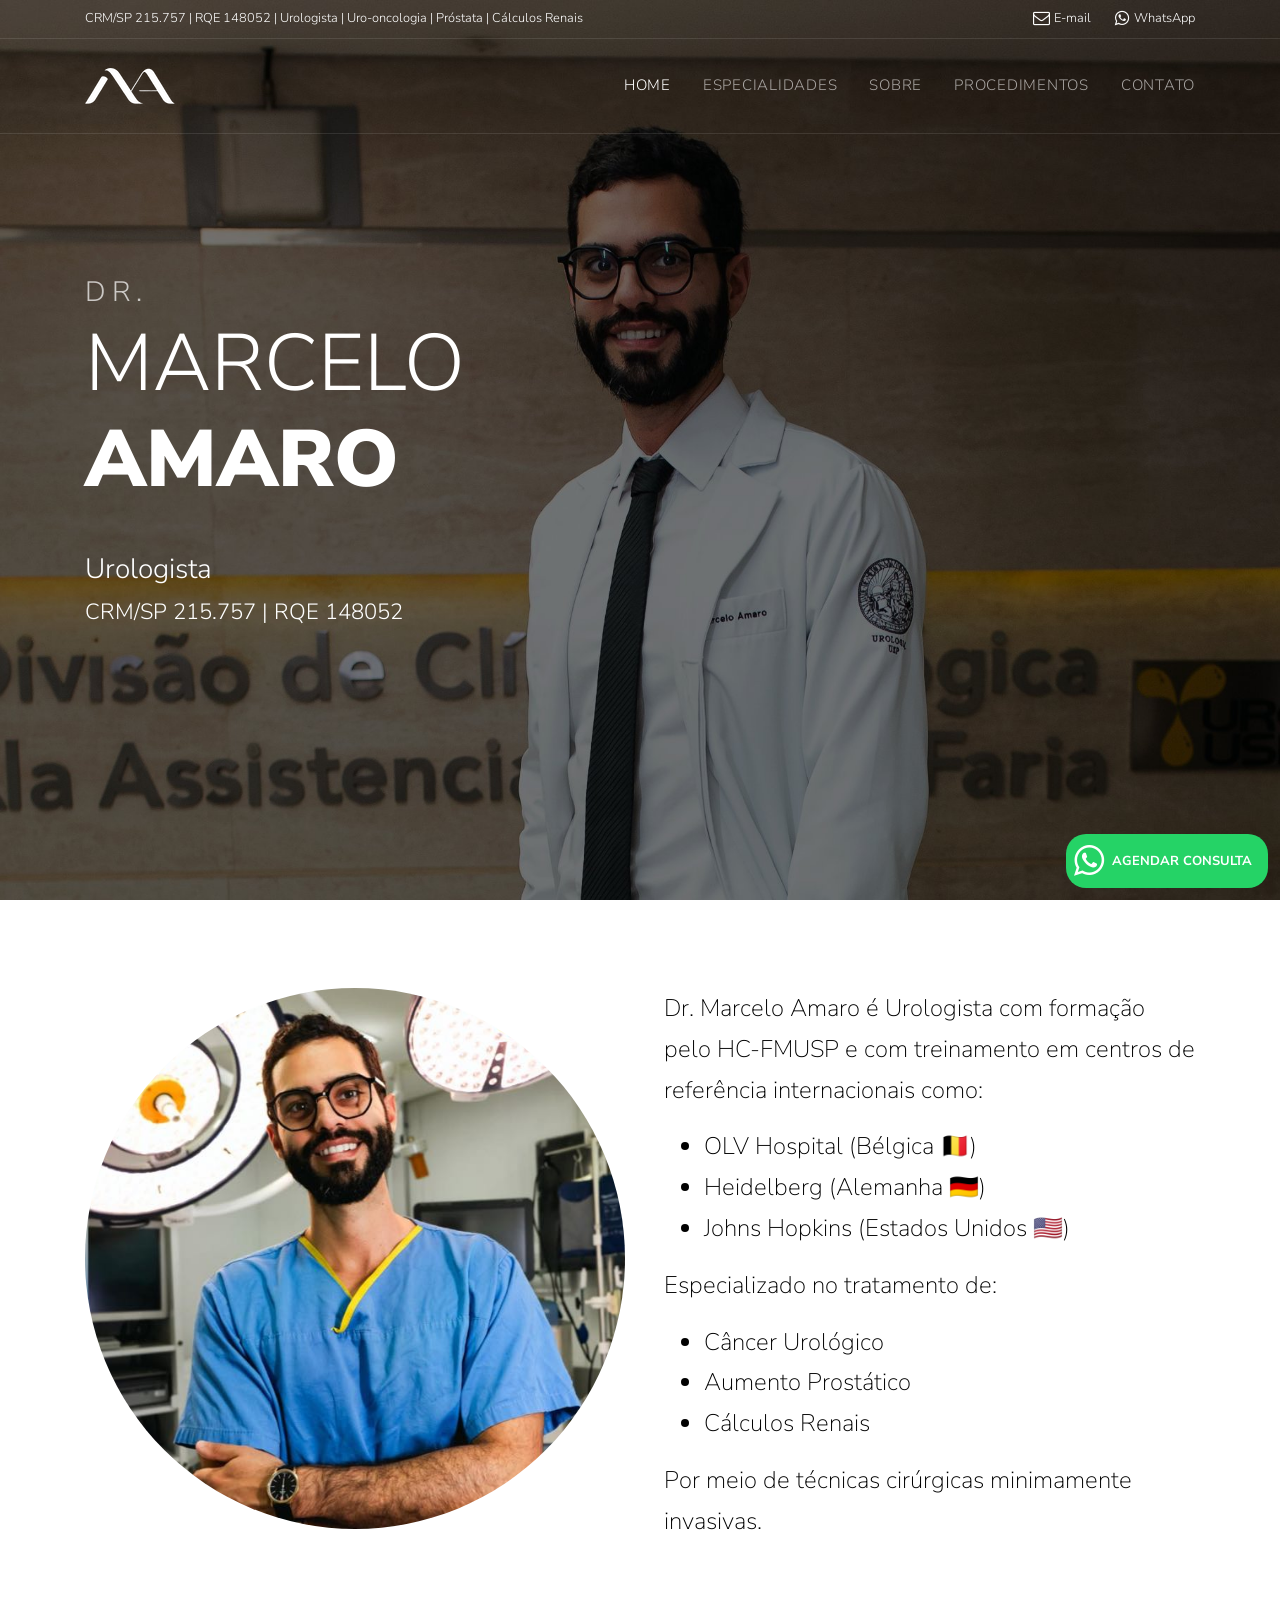
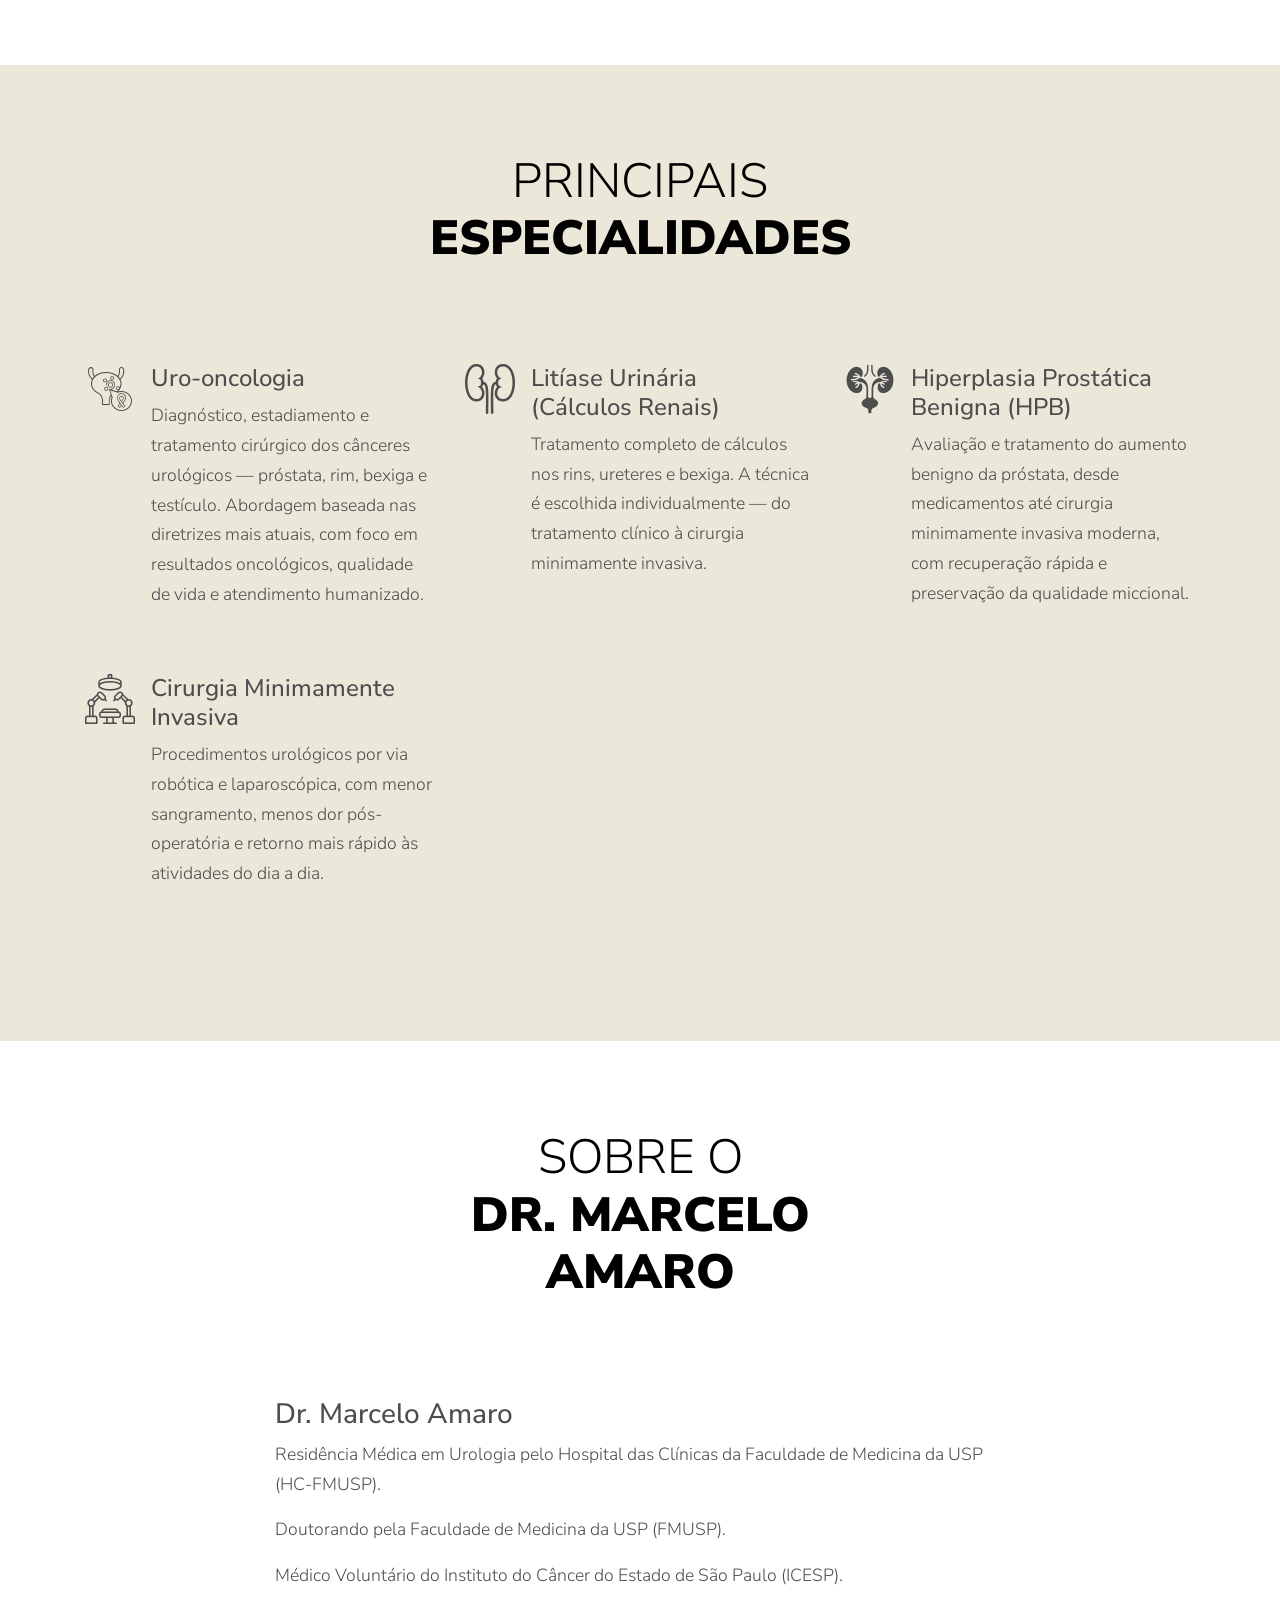
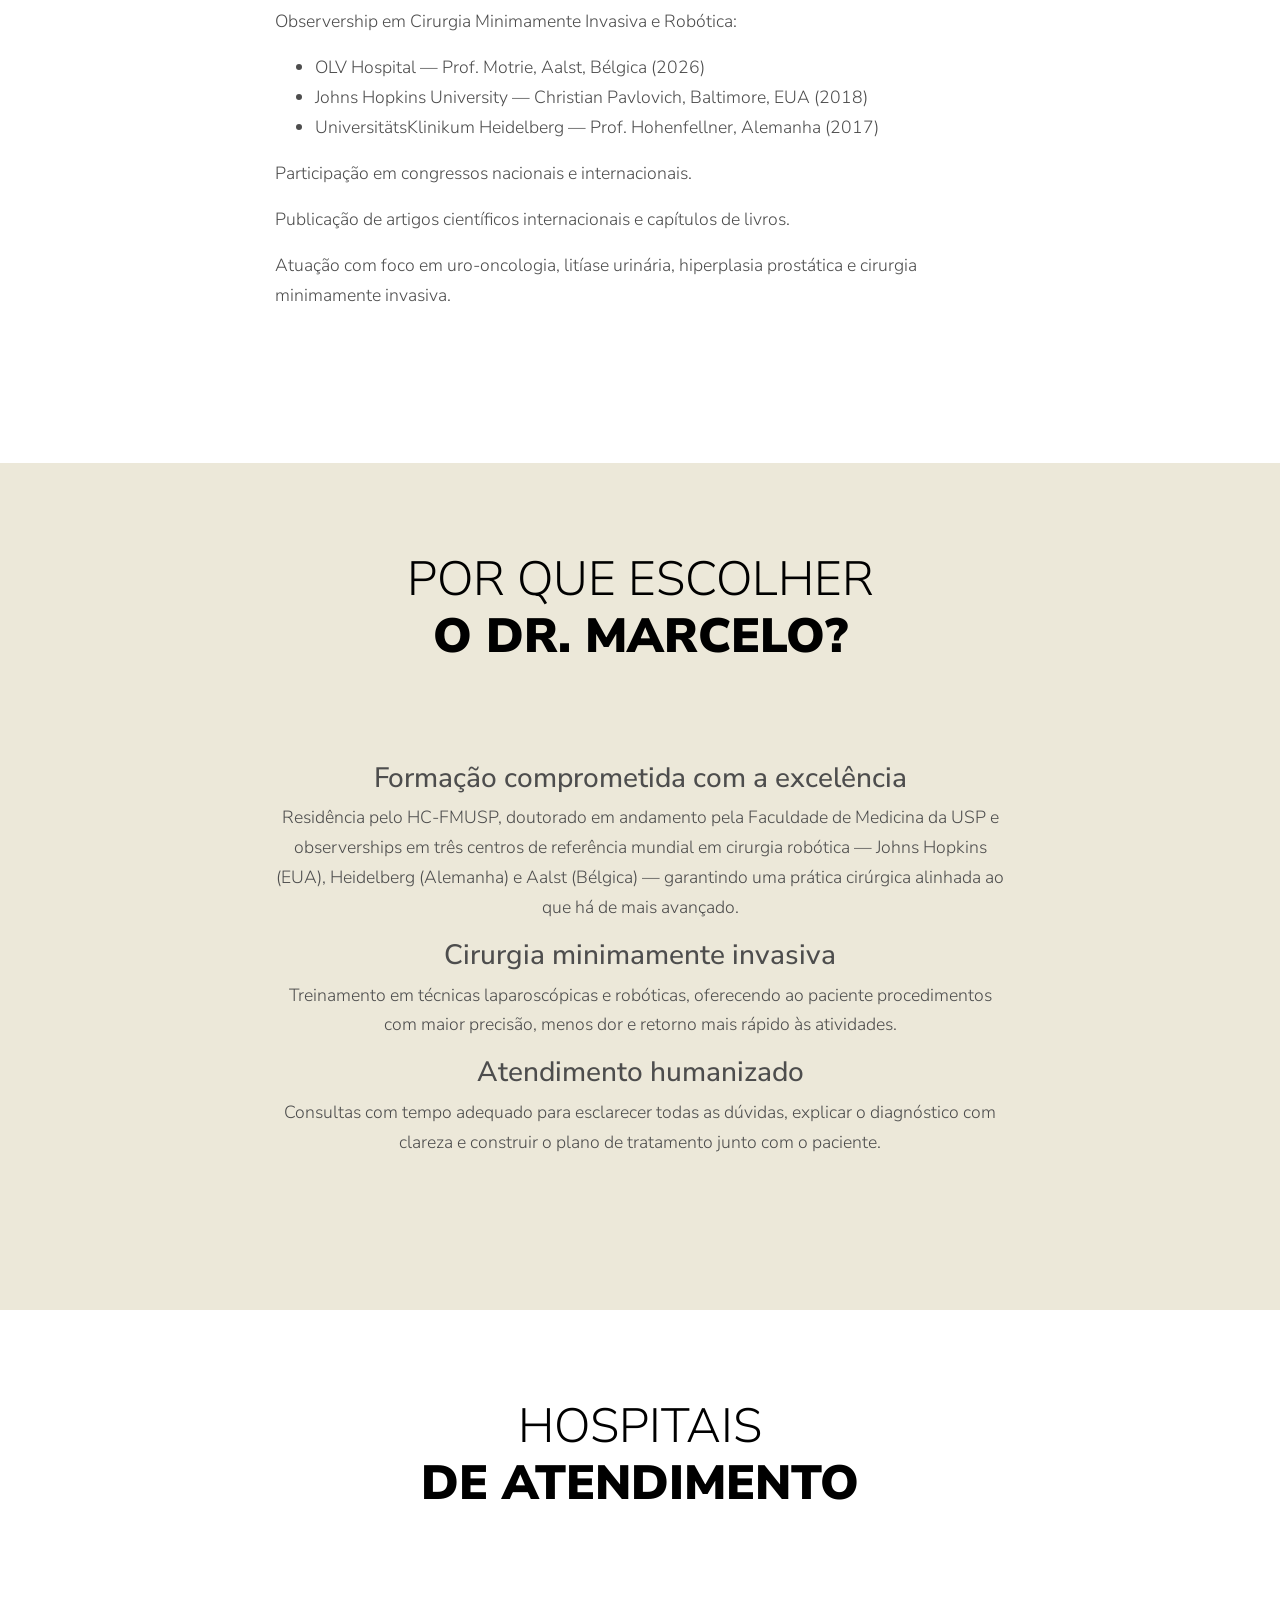
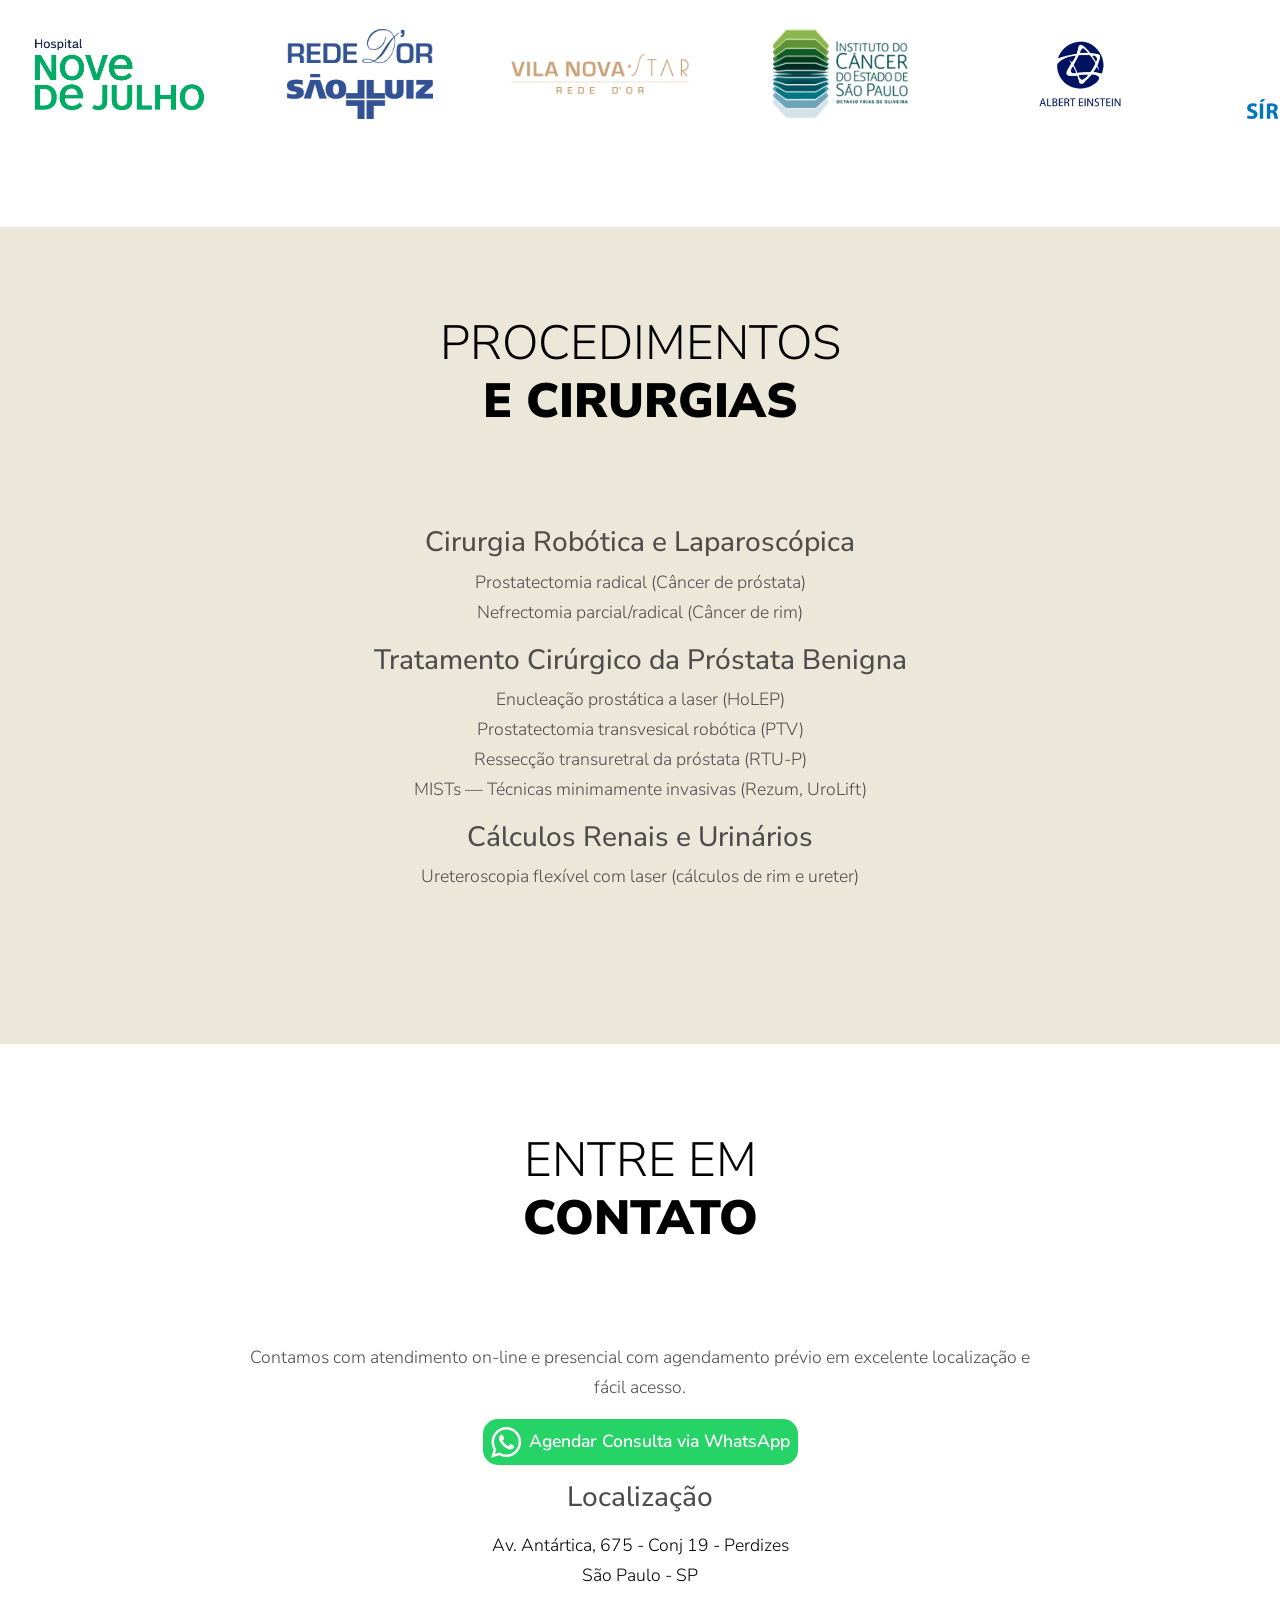
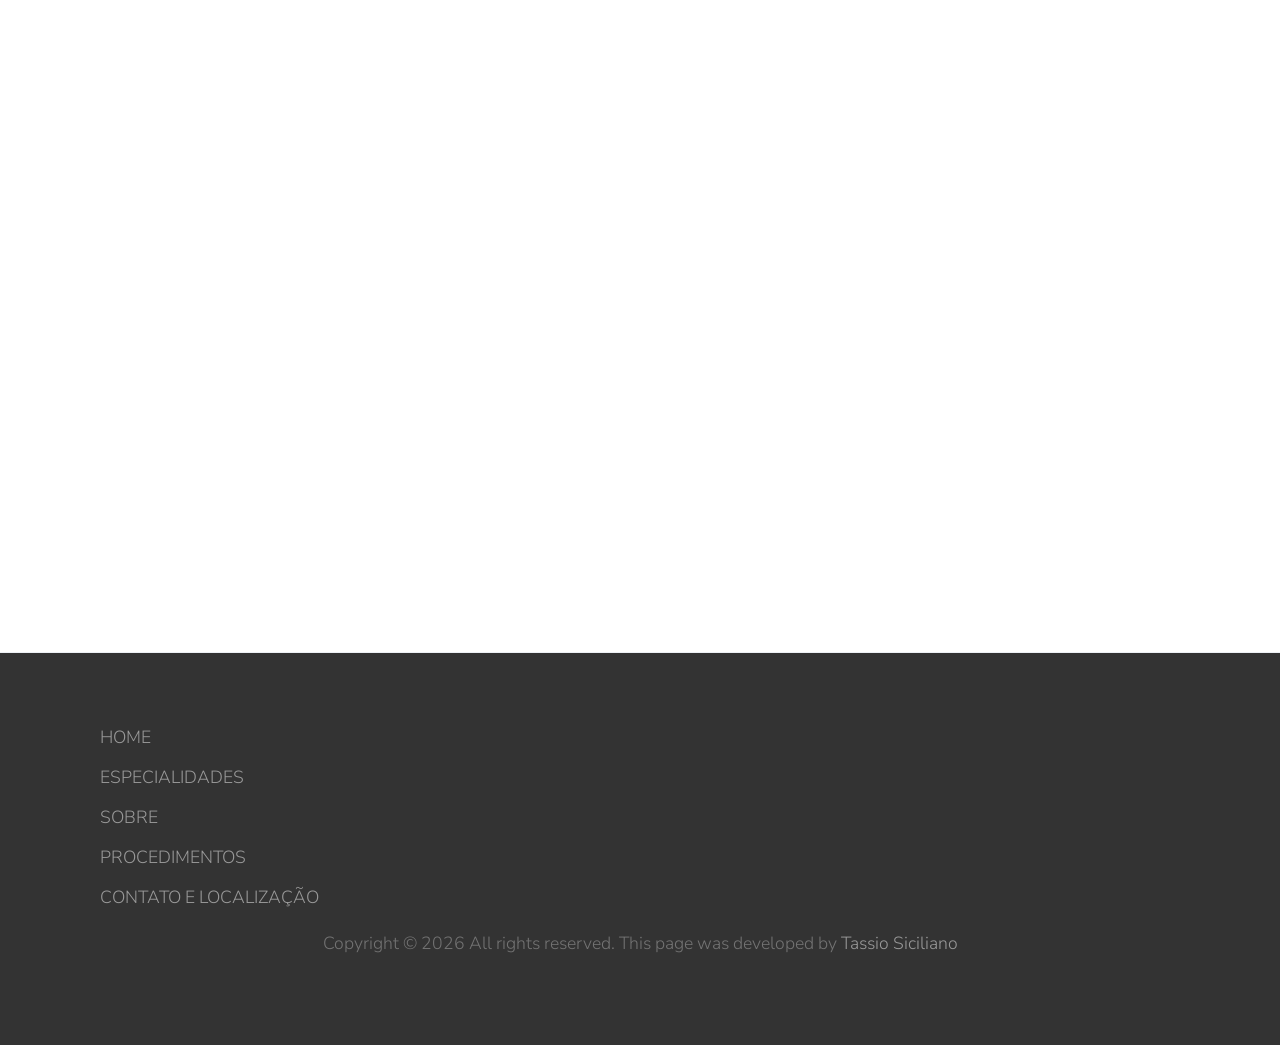
==== commit b97ef4d9: "Icons references fixes, minor layout and design adjustments." ====
--- a/index.html
+++ b/index.html
@@ -17,7 +17,6 @@
   <link rel="stylesheet" href="https://cdnjs.cloudflare.com/ajax/libs/font-awesome/4.7.0/css/font-awesome.min.css">
   <link rel="stylesheet" href="css/aos.css">
   <link rel="stylesheet" href="css/style.css">
-  <link rel="stylesheet" href="css/fontawesome.min.css">
 
   <title>Dr. Marcelo Amaro &mdash; Urologista</title>
 </head>
@@ -153,19 +152,19 @@
             <ul>
               <li>
                 <a href="https://www.azorg.be/nl" target="_blank" class="hosp-link">
-                  OLV Hospital
+                  OLV Hospital (Bélgica 🇧🇪)
                 </a>
               </li>
 
               <li>
                 <a href="https://www.uni-heidelberg.de/en" target="_blank" class="hosp-link">
-                  Heidelberg
+                  Heidelberg (Alemanha 🇩🇪)
                 </a>
               </li>
 
               <li>
                 <a href="https://www.hopkinsmedicine.org" target="_blank" class="hosp-link">
-                  Johns Hopkins
+                  Johns Hopkins (Estados Unidos 🇺🇸)
                 </a>
               </li>
             </ul>
--- a/css/style.css
+++ b/css/style.css
@@ -782,7 +782,7 @@
 
 .site-blocks-section {
   color: #000000;
-  font-weight: 300;
+  font-weight: 200;
   font-size: 1.5rem;
 }
 
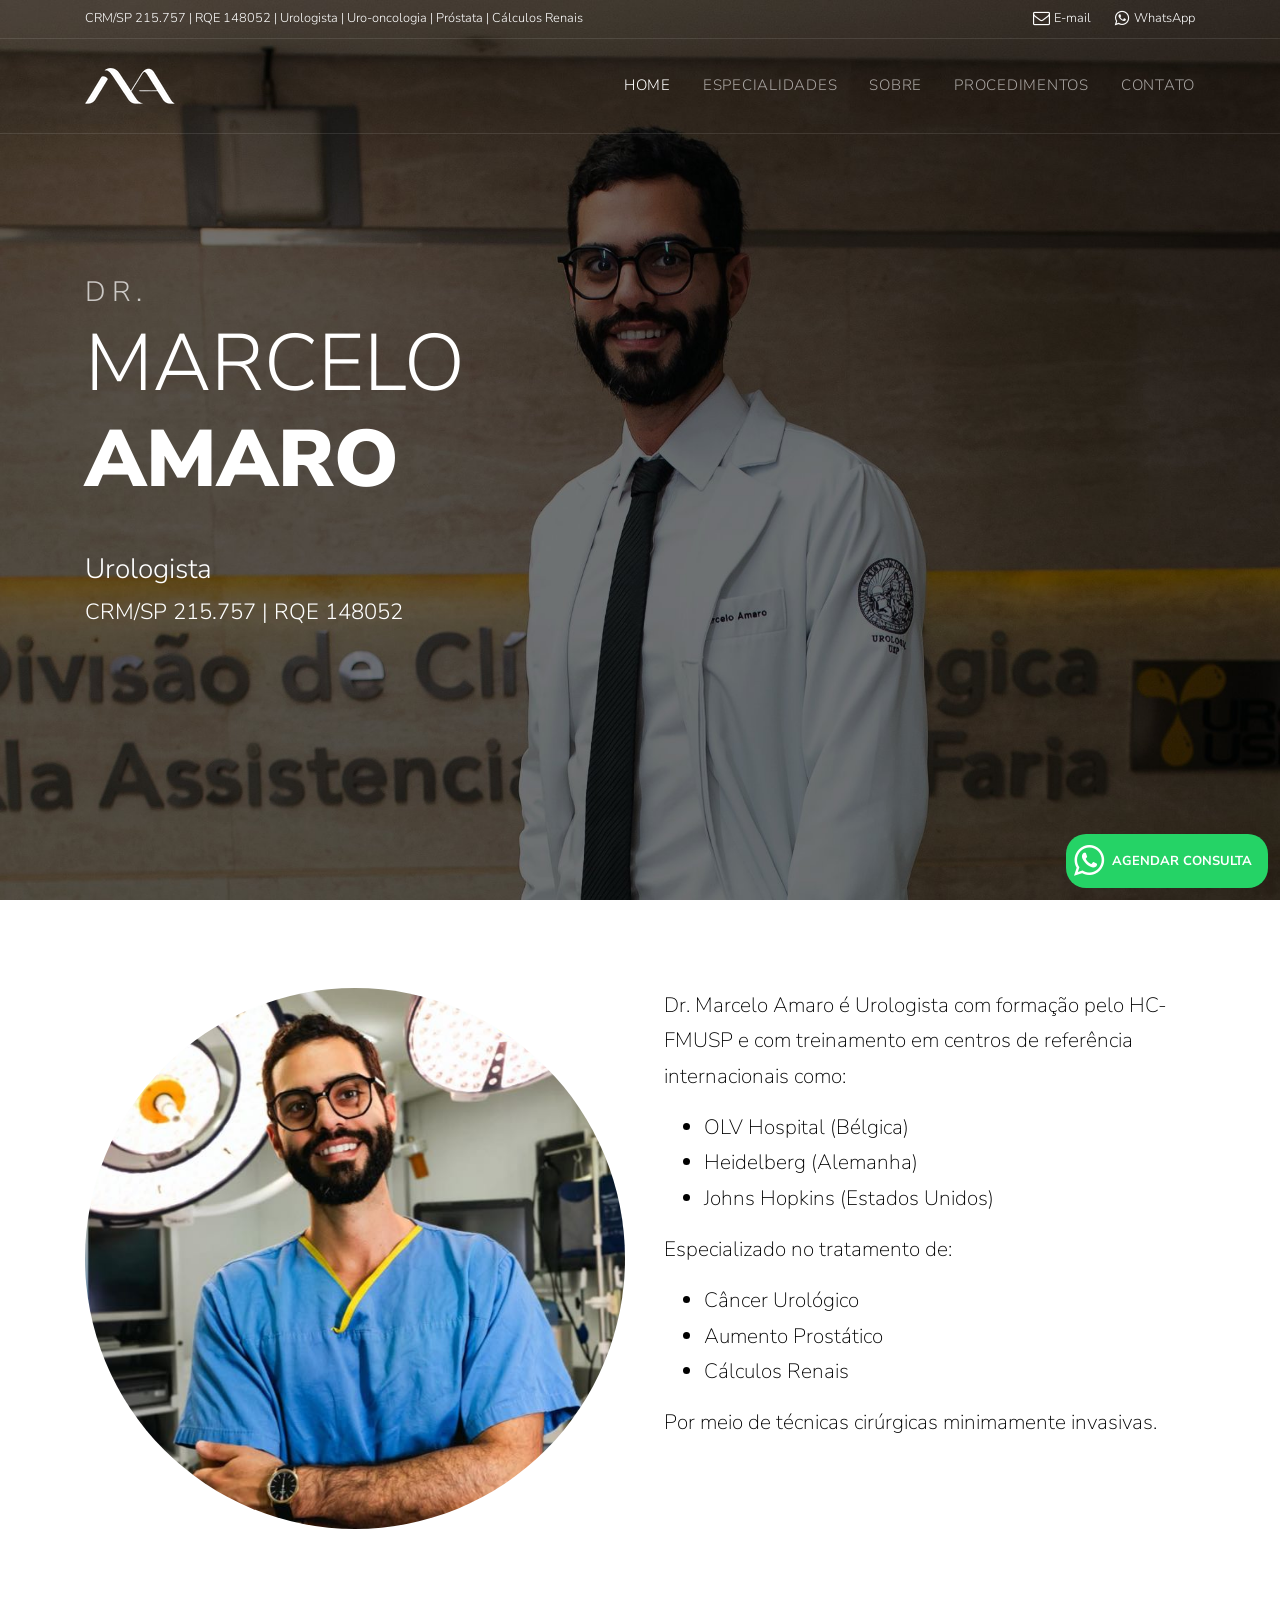
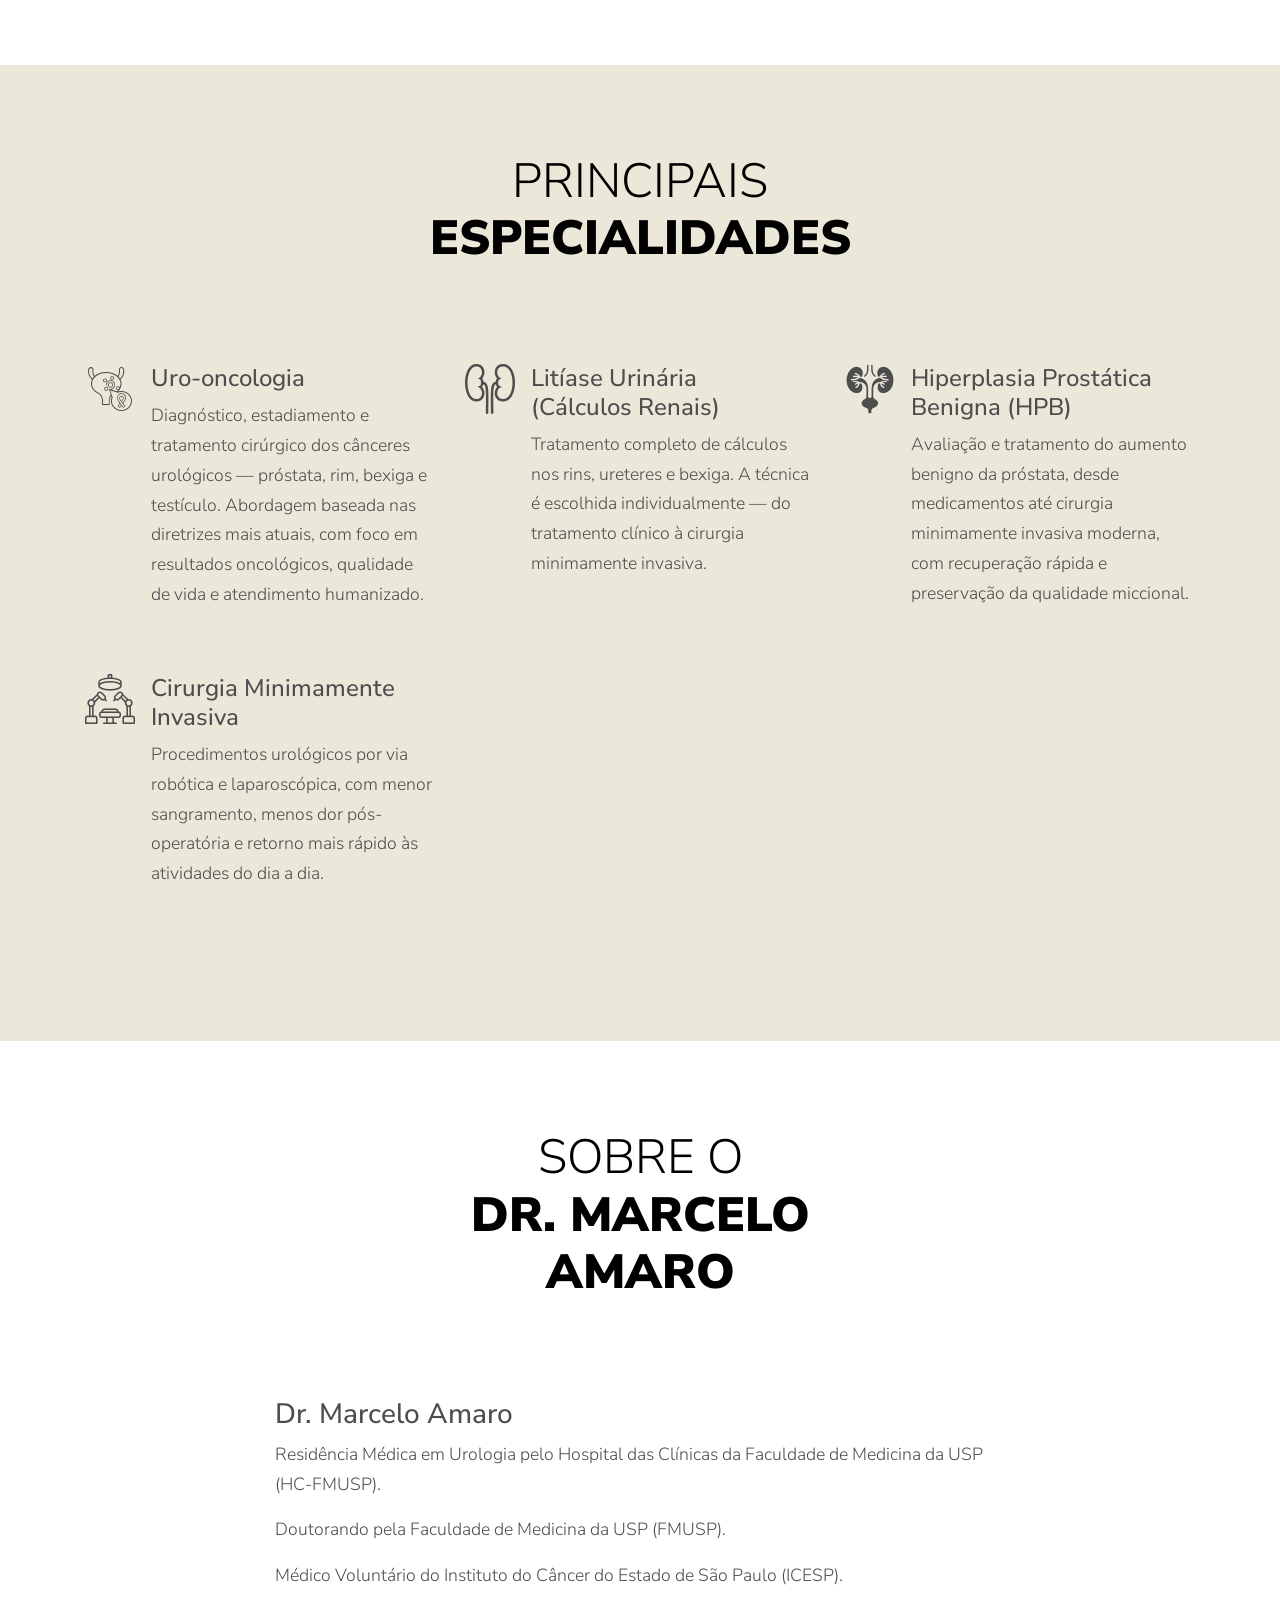
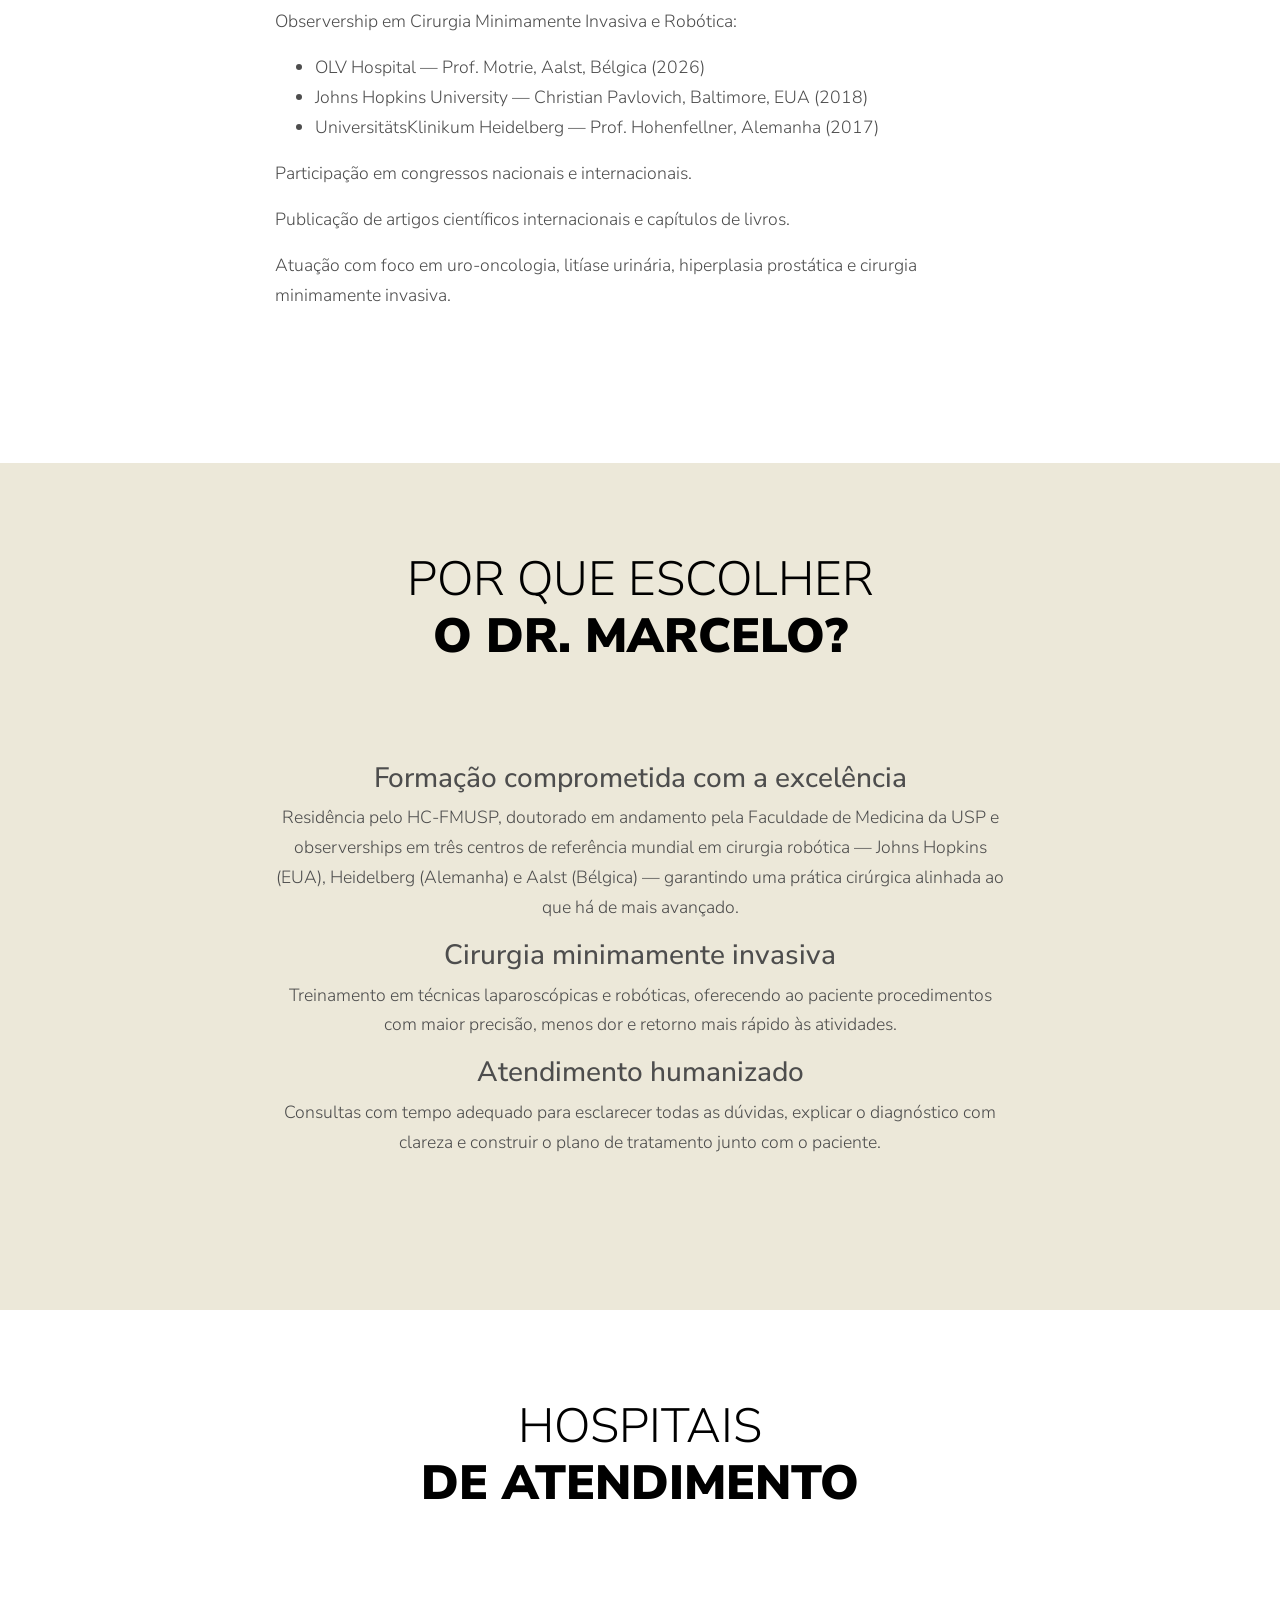
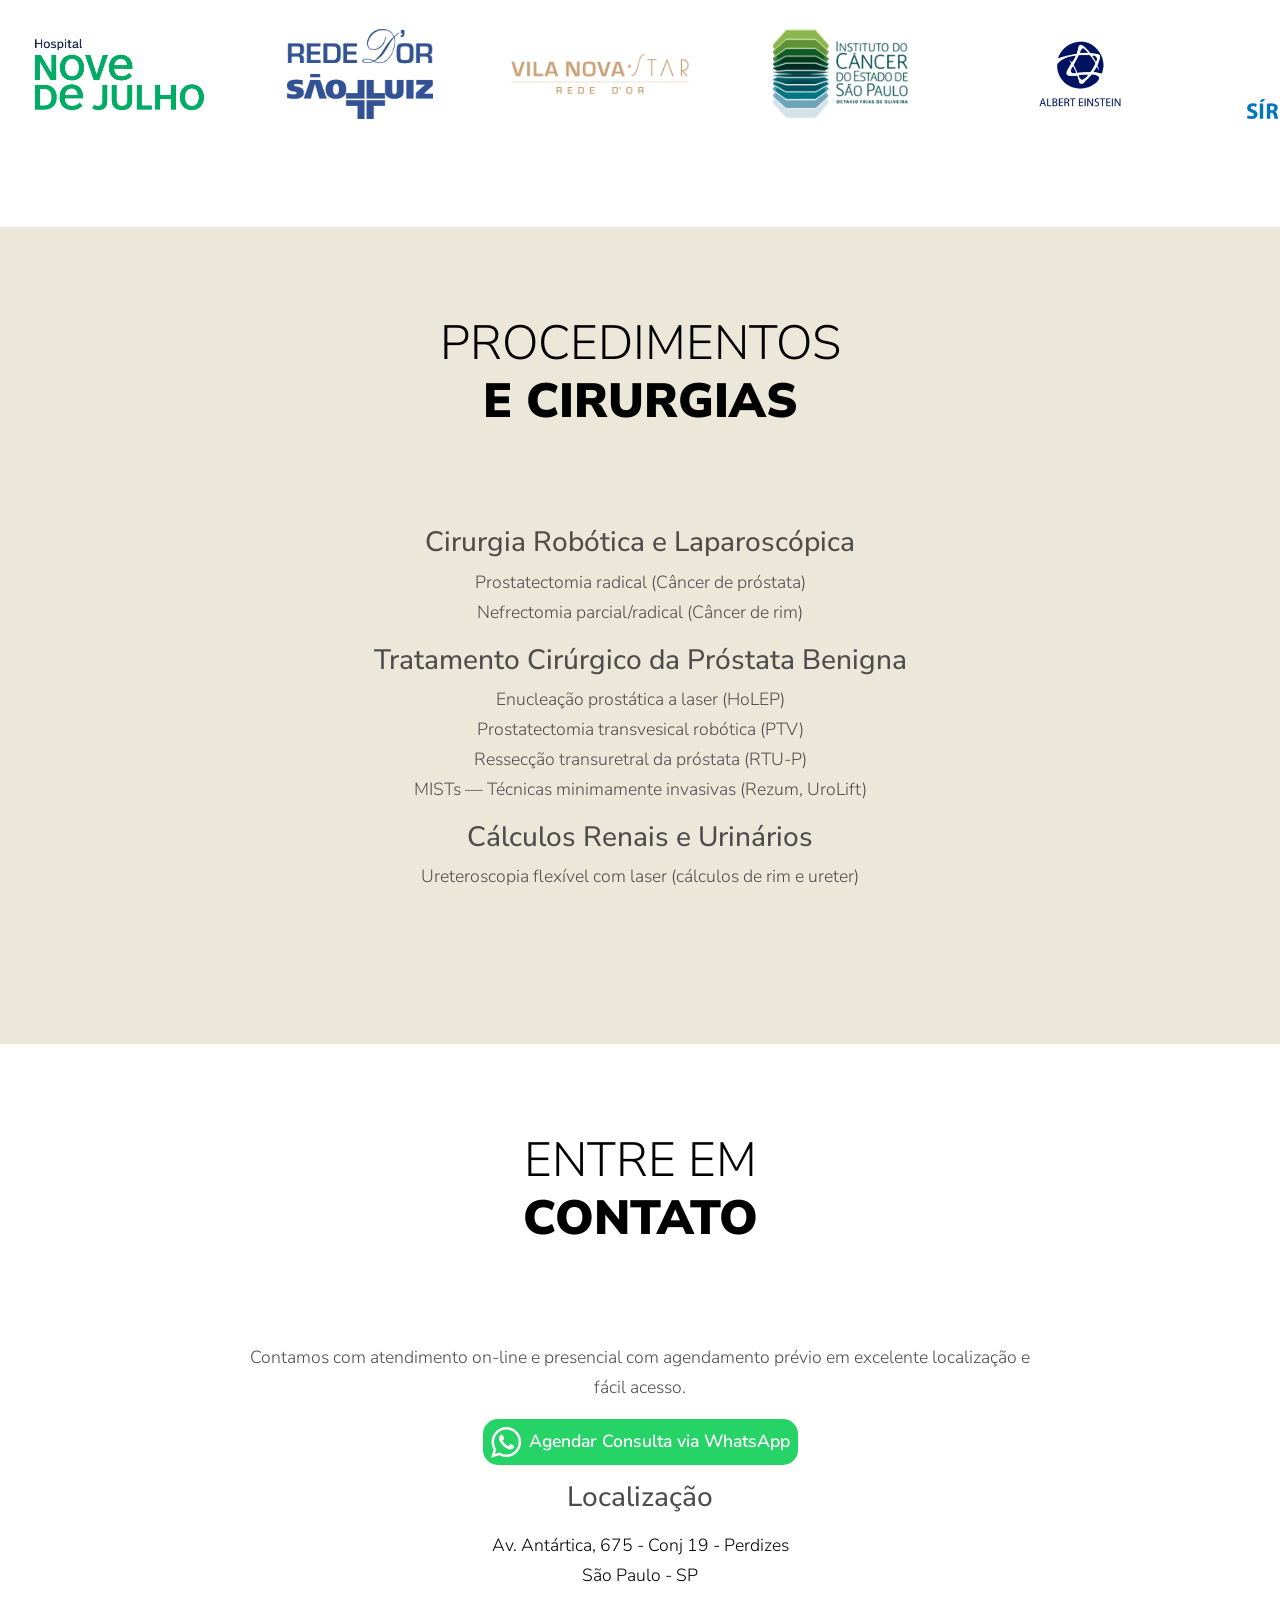
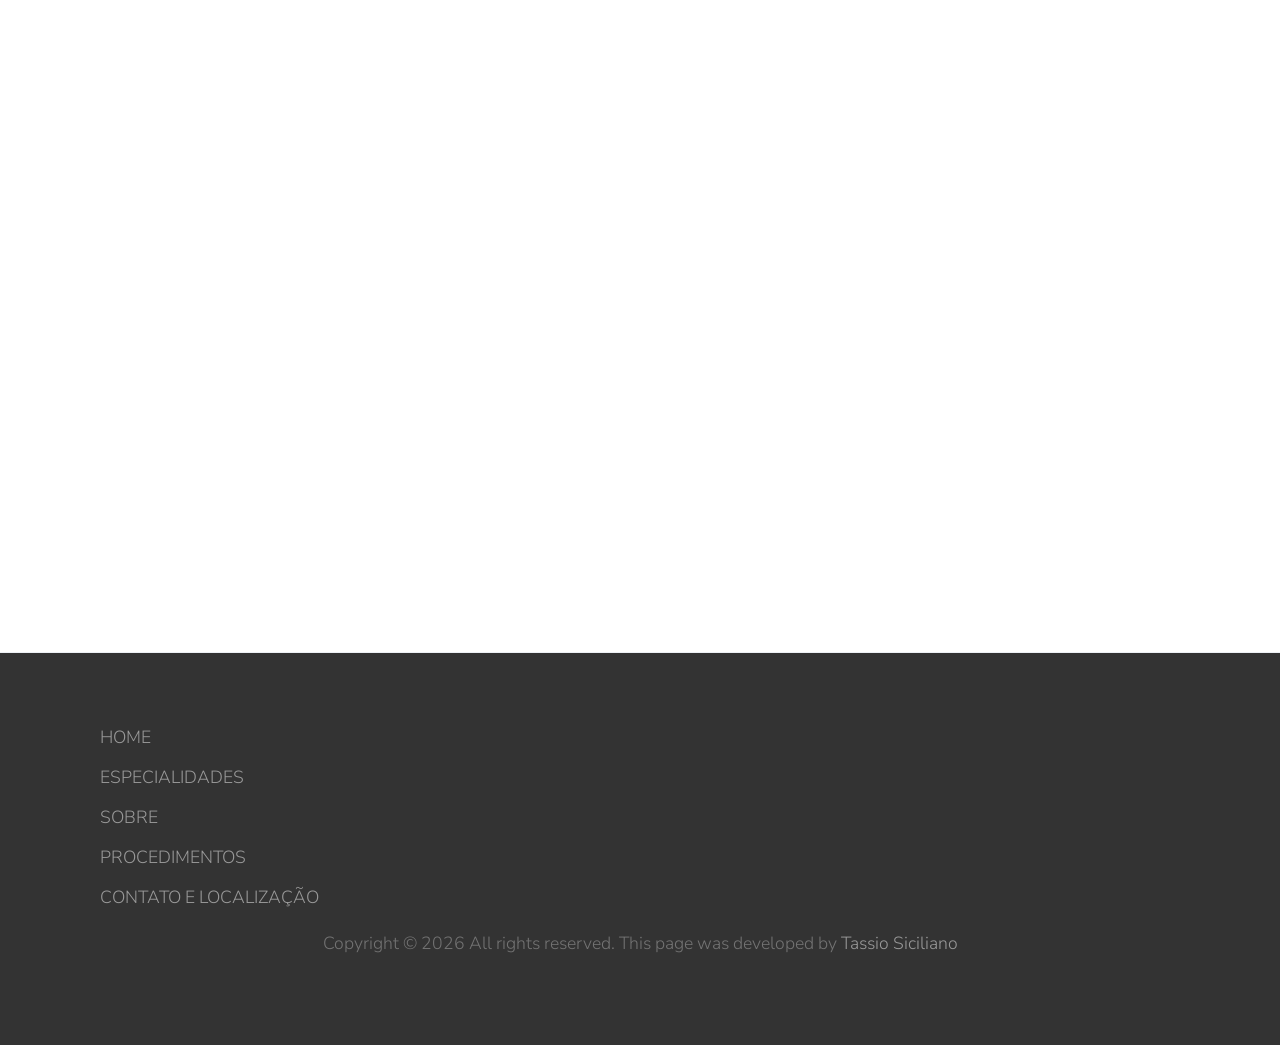
==== commit 1327082d: "Removed country flags." ====
--- a/index.html
+++ b/index.html
@@ -152,19 +152,19 @@
             <ul>
               <li>
                 <a href="https://www.azorg.be/nl" target="_blank" class="hosp-link">
-                  OLV Hospital (Bélgica 🇧🇪)
+                  OLV Hospital (Bélgica)
                 </a>
               </li>
 
               <li>
                 <a href="https://www.uni-heidelberg.de/en" target="_blank" class="hosp-link">
-                  Heidelberg (Alemanha 🇩🇪)
+                  Heidelberg (Alemanha)
                 </a>
               </li>
 
               <li>
                 <a href="https://www.hopkinsmedicine.org" target="_blank" class="hosp-link">
-                  Johns Hopkins (Estados Unidos 🇺🇸)
+                  Johns Hopkins (Estados Unidos)
                 </a>
               </li>
             </ul>
--- a/css/style.css
+++ b/css/style.css
@@ -783,7 +783,7 @@
 .site-blocks-section {
   color: #000000;
   font-weight: 200;
-  font-size: 1.5rem;
+  font-size: 1.3rem;
 }
 
 .site-info {
